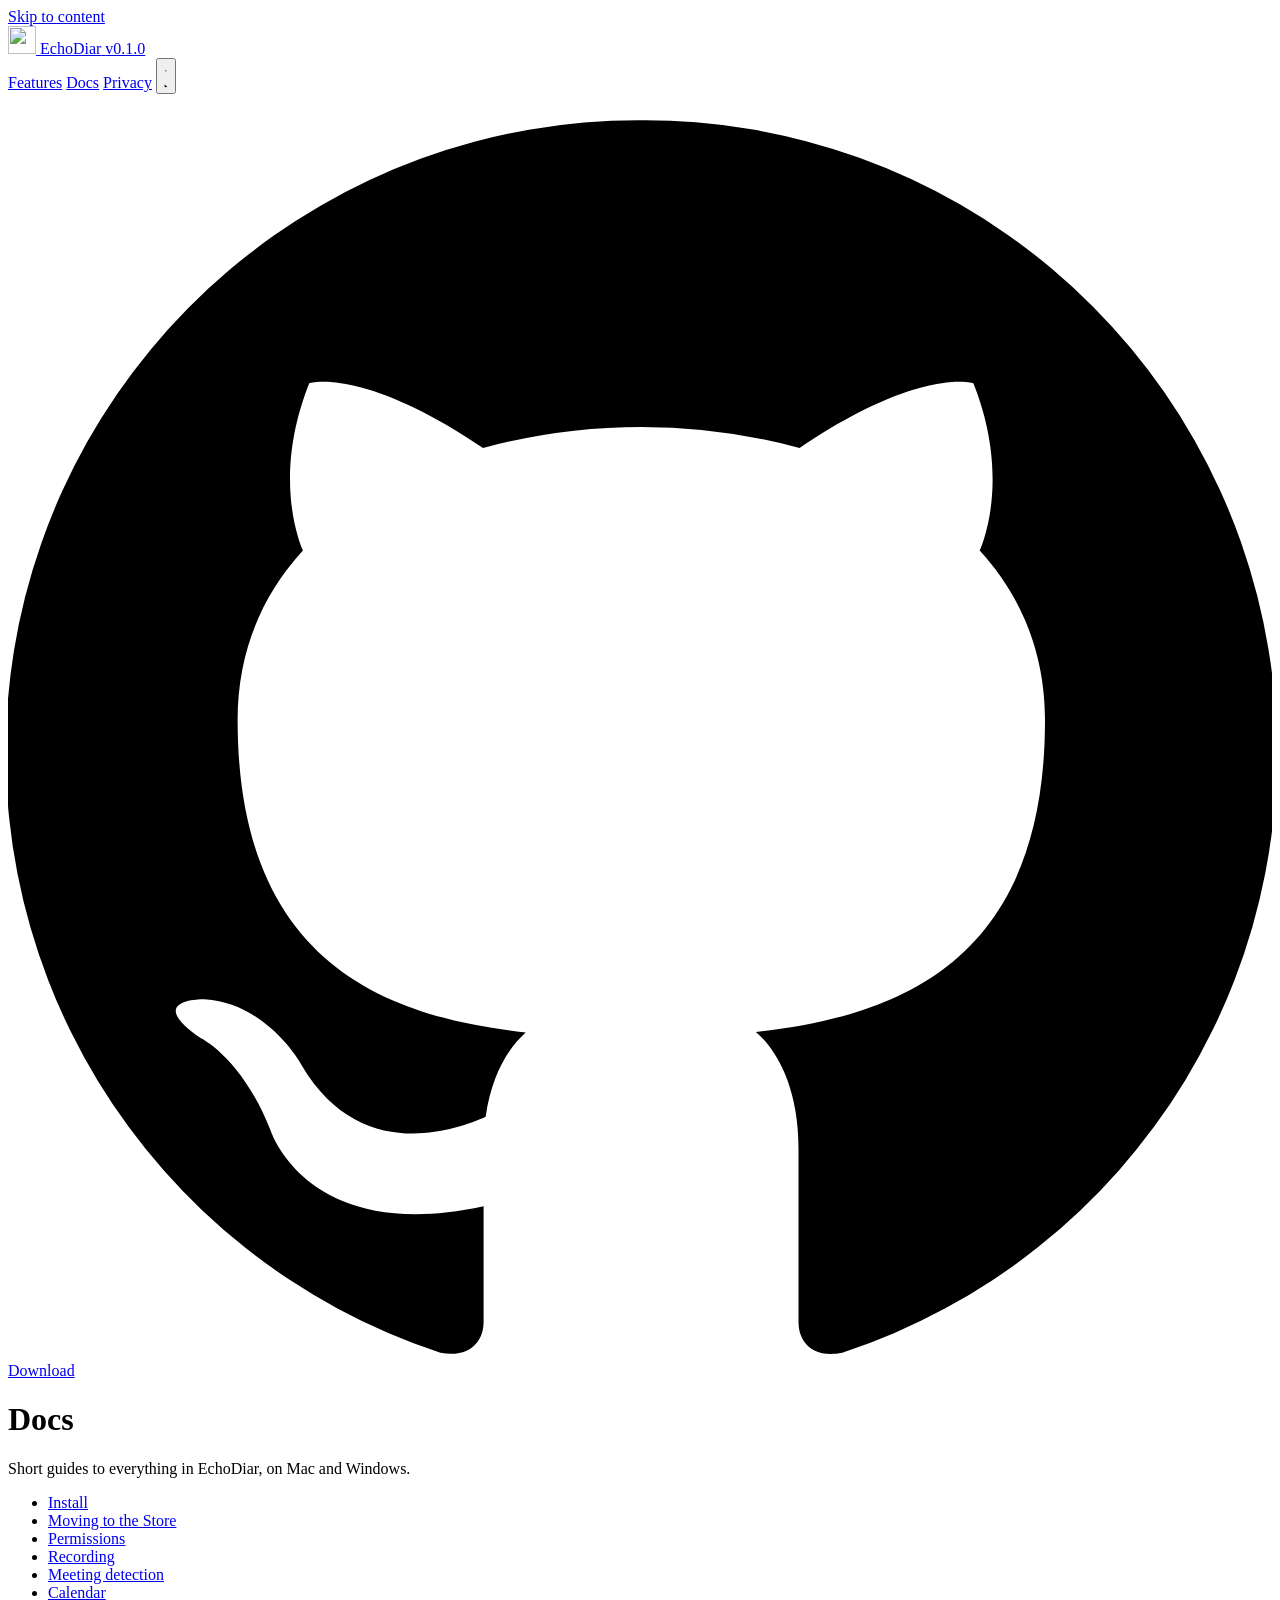
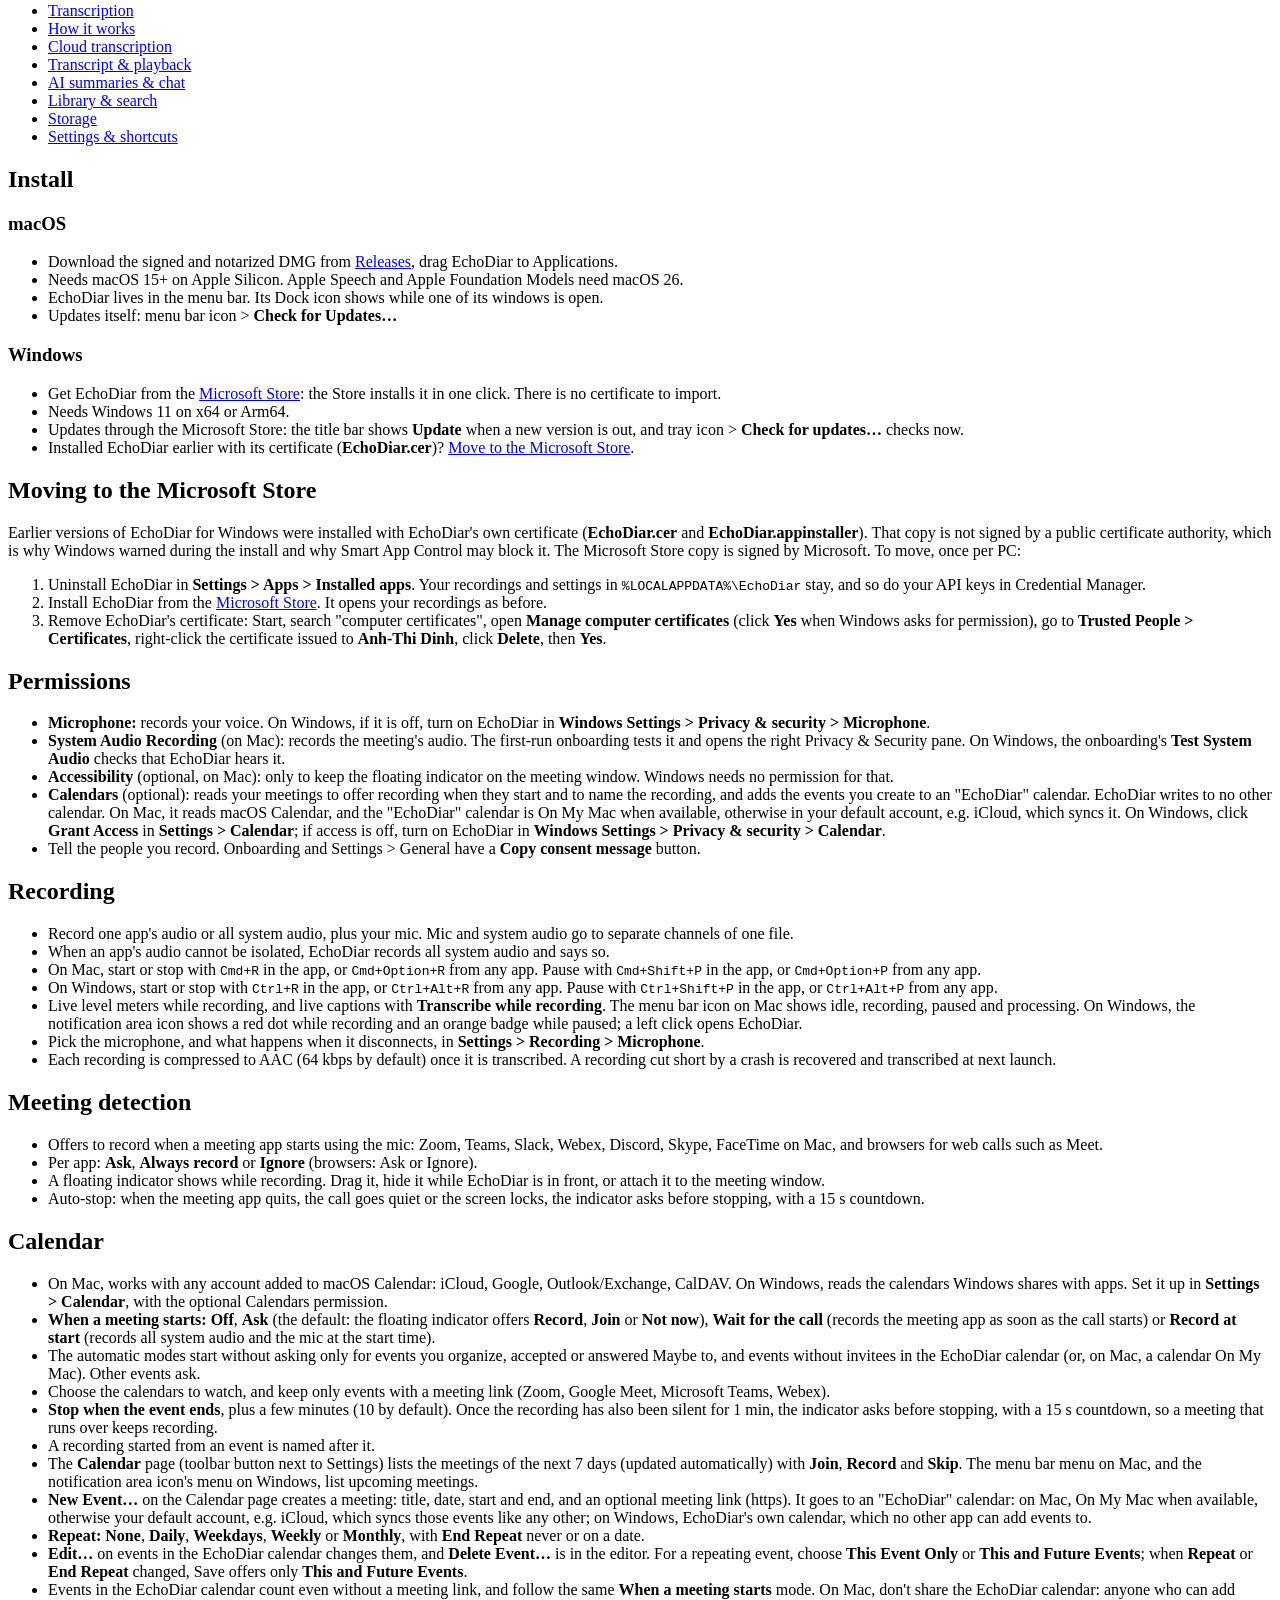
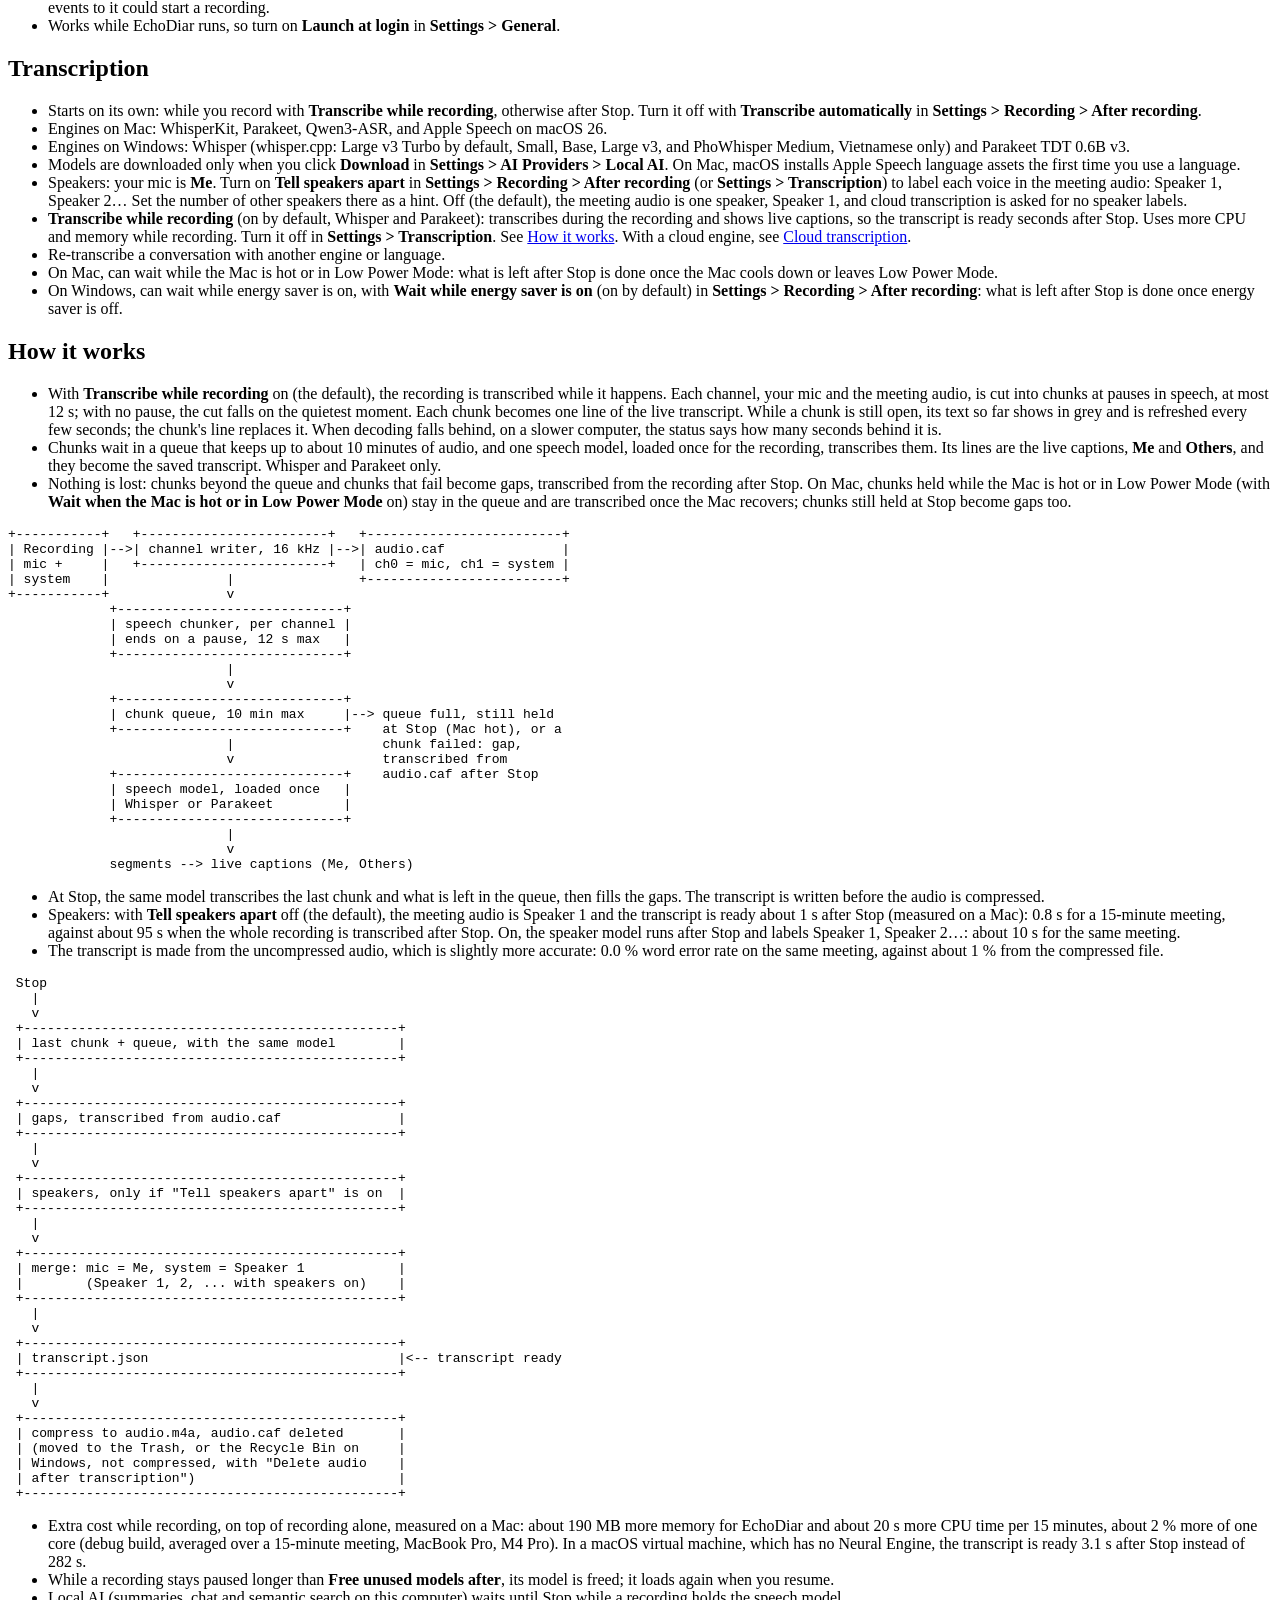
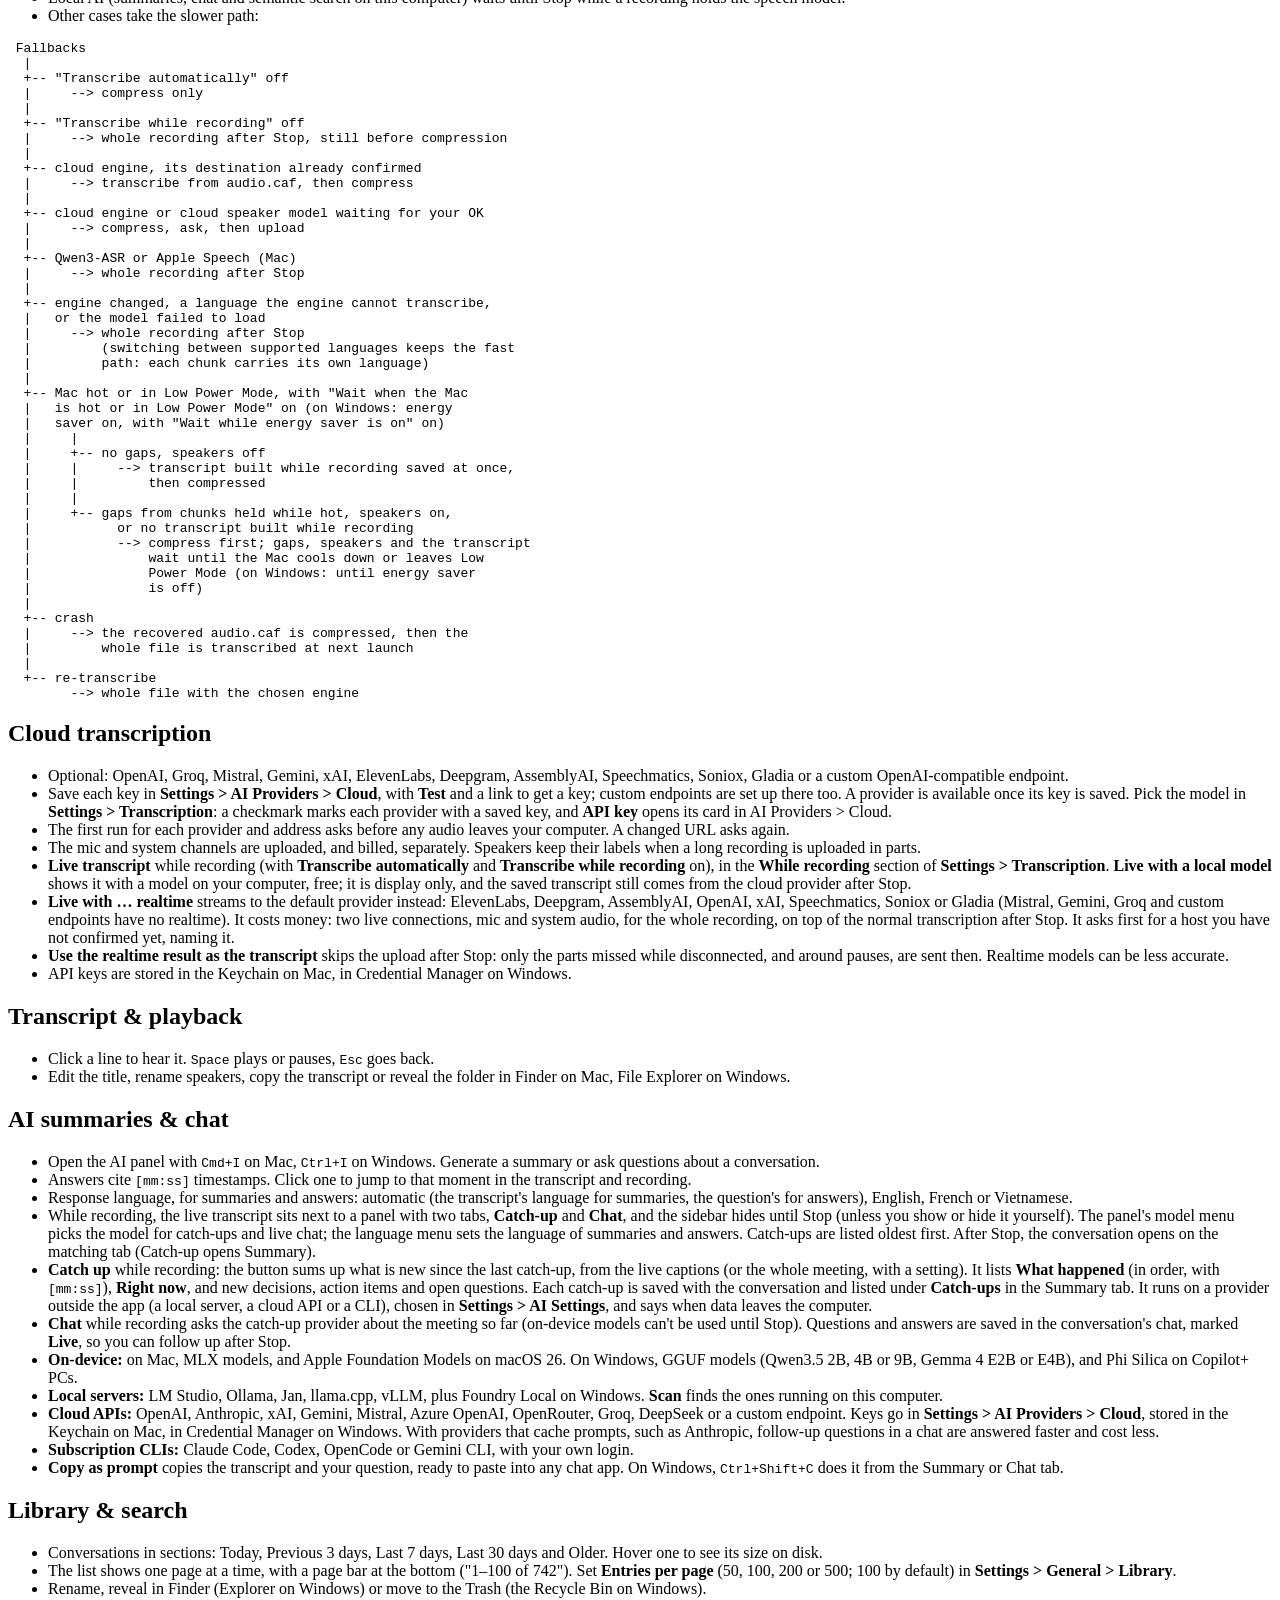
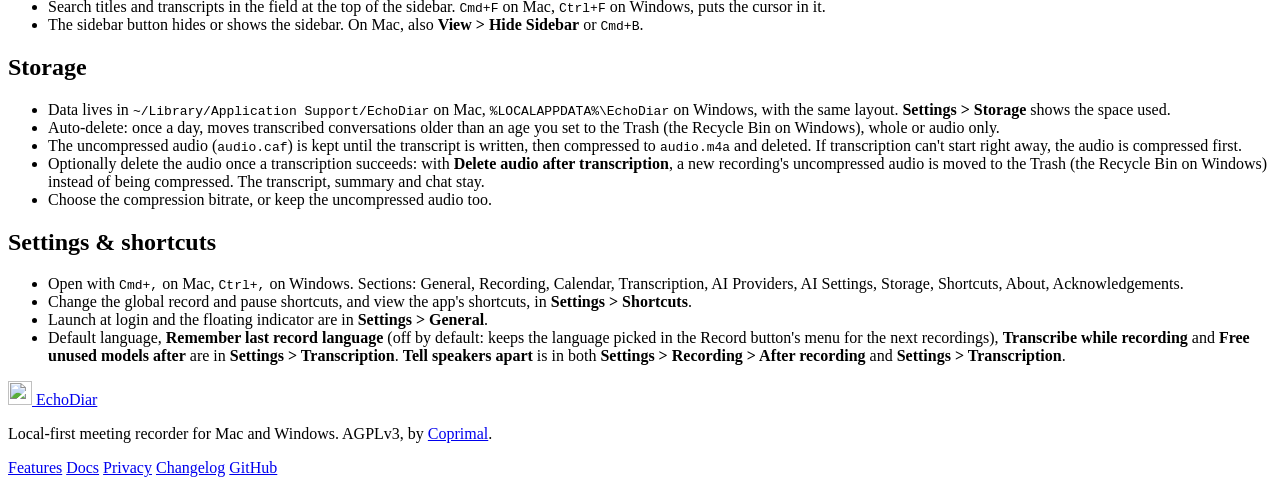
==== website/docs.html @ 367b9608 "feat: single recording layout, catch-up model menu, sidebar polish" ====
<!DOCTYPE html>
<html lang="en">
  <head>
    <meta charset="UTF-8" />
    <meta name="viewport" content="width=device-width, initial-scale=1.0" />
    <title>Docs · EchoDiar</title>
    <meta name="description" content="How to record, transcribe and ask AI about your meetings with EchoDiar." />
    <meta property="og:type" content="website" />
    <meta property="og:title" content="Docs · EchoDiar" />
    <meta property="og:description" content="How to record, transcribe and ask AI about your meetings with EchoDiar." />
    <meta property="og:image" content="https://echodiar.coprimal.dev/poster.jpg" />
    <meta name="twitter:card" content="summary_large_image" />
    <link rel="icon" href="logo.png" type="image/png" />
    <link rel="stylesheet" href="styles.css" />
    <script>
      document.documentElement.classList.add("js");
      try {
        const stored = localStorage.getItem("echodiar.theme");
        if (stored) document.documentElement.dataset.theme = stored;
      } catch {
        // Private mode: follow the system theme.
      }
    </script>
  </head>
  <body>
    <a class="skip-link" href="#main">Skip to content</a>
    <header class="site-header">
      <div class="site-header__inner">
        <div class="brand-group">
          <a class="brand" href="./">
            <img src="logo.png" alt="" width="28" height="28" />
            <span>EchoDiar</span>
          </a>
          <a
            class="version-badge"
            id="version-badge"
            data-source="appcast"
            data-repo="Coprimal/EchoDiar"
            href="https://github.com/Coprimal/EchoDiar/releases/tag/v0.1.0"
            target="_blank"
            rel="noopener noreferrer"
            >v0.1.0</a
          >
        </div>
        <nav aria-label="Primary navigation">
          <a class="nav-link nav-link--text hide-sm" href="./#features">Features</a>
          <a class="nav-link nav-link--text" href="docs.html" aria-current="page">Docs</a>
          <a class="nav-link nav-link--text hide-sm" href="privacy.html">Privacy</a>
          <button type="button" class="nav-link nav-link--icon" id="theme-toggle" aria-label="Switch theme" title="Switch theme">
            <svg class="icon-sun" viewBox="0 0 24 24" aria-hidden="true">
              <circle cx="12" cy="12" r="4" />
              <path d="M12 2v2m0 16v2M4.93 4.93l1.41 1.41m11.32 11.32 1.41 1.41M2 12h2m16 0h2M4.93 19.07l1.41-1.41M17.66 6.34l1.41-1.41" />
            </svg>
            <svg class="icon-moon" viewBox="0 0 24 24" aria-hidden="true">
              <path d="M21 12.79A9 9 0 1 1 11.21 3 7 7 0 0 0 21 12.79Z" />
            </svg>
          </button>
          <a
            class="nav-link nav-link--icon"
            href="https://github.com/Coprimal/EchoDiar"
            target="_blank"
            rel="noopener noreferrer"
            aria-label="EchoDiar on GitHub"
            title="EchoDiar on GitHub"
          >
            <svg class="fill" viewBox="0 0 24 24" aria-hidden="true">
              <path d="M12 .5a12 12 0 0 0-3.79 23.4c.6.11.82-.26.82-.58v-2.2c-3.34.73-4.04-1.43-4.04-1.43-.55-1.4-1.34-1.77-1.34-1.77-1.09-.75.08-.73.08-.73 1.21.08 1.84 1.24 1.84 1.24 1.07 1.83 2.81 1.3 3.5.99.11-.78.42-1.3.76-1.6-2.67-.3-5.47-1.33-5.47-5.93 0-1.31.47-2.38 1.24-3.22-.13-.3-.54-1.52.12-3.18 0 0 1.01-.32 3.3 1.23a11.5 11.5 0 0 1 6.01 0c2.29-1.55 3.3-1.23 3.3-1.23.66 1.66.25 2.88.12 3.18.77.84 1.24 1.91 1.24 3.22 0 4.61-2.81 5.62-5.49 5.92.43.37.81 1.1.81 2.22v3.29c0 .32.21.7.83.58A12 12 0 0 0 12 .5Z" />
            </svg>
          </a>
          <a class="button button--primary button--small" href="./#download">Download</a>
        </nav>
      </div>
    </header>

    <main id="main">
      <div class="page-head wrap">
        <h1>Docs</h1>
        <p>Short guides to everything in EchoDiar, on Mac and Windows.</p>
      </div>

      <div class="docs-layout wrap">
          <nav class="toc" aria-label="Documentation">
            <ul>
              <li><a href="#install">Install</a></li>
              <li><a href="#windows-warnings">Moving to the Store</a></li>
              <li><a href="#permissions">Permissions</a></li>
              <li><a href="#recording">Recording</a></li>
              <li><a href="#meetings">Meeting detection</a></li>
              <li><a href="#calendar">Calendar</a></li>
              <li><a href="#transcription">Transcription</a></li>
              <li><a href="#how-it-works">How it works</a></li>
              <li><a href="#cloud-transcription">Cloud transcription</a></li>
              <li><a href="#transcript">Transcript &amp; playback</a></li>
              <li><a href="#ai">AI summaries &amp; chat</a></li>
              <li><a href="#library">Library &amp; search</a></li>
              <li><a href="#storage">Storage</a></li>
              <li><a href="#settings">Settings &amp; shortcuts</a></li>
            </ul>
          </nav>

          <div class="docs-content">
          <section id="install" class="doc">
            <h2>Install</h2>
            <h3>macOS</h3>
<ul class="list">
            <li>Download the signed and notarized DMG from <a href="https://github.com/Coprimal/EchoDiar/releases/latest" target="_blank" rel="noopener noreferrer">Releases</a>, drag EchoDiar to Applications.</li>
            <li>Needs macOS 15+ on Apple Silicon. Apple Speech and Apple Foundation Models need macOS 26.</li>
            <li>EchoDiar lives in the menu bar. Its Dock icon shows while one of its windows is open.</li>
            <li>Updates itself: menu bar icon &gt; <strong>Check for Updates…</strong></li>
</ul>
            <section id="install-windows" class="doc">
              <h3>Windows</h3>
<ul class="list">
              <li>Get EchoDiar from the <a href="https://apps.microsoft.com/detail/9N5X564S1F2D?mode=direct" target="_blank" rel="noopener noreferrer">Microsoft Store</a>: the Store installs it in one click. There is no certificate to import.</li>
              <li>Needs Windows 11 on x64 or Arm64.</li>
              <li>Updates through the Microsoft Store: the title bar shows <strong>Update</strong> when a new version is out, and tray icon &gt; <strong>Check for updates…</strong> checks now.</li>
              <li>Installed EchoDiar earlier with its certificate (<strong>EchoDiar.cer</strong>)? <a href="#windows-warnings">Move to the Microsoft Store</a>.</li>
</ul>
            </section>
          </section>

          <section id="windows-warnings" class="doc">
            <h2>Moving to the Microsoft Store</h2>
            <p>Earlier versions of EchoDiar for Windows were installed with EchoDiar's own certificate (<strong>EchoDiar.cer</strong> and <strong>EchoDiar.appinstaller</strong>). That copy is not signed by a public certificate authority, which is why Windows warned during the install and why Smart App Control may block it. The Microsoft Store copy is signed by Microsoft. To move, once per PC:</p>
<ol class="steps">
              <li>Uninstall EchoDiar in <strong>Settings &gt; Apps &gt; Installed apps</strong>. Your recordings and settings in <code>%LOCALAPPDATA%\EchoDiar</code> stay, and so do your API keys in Credential Manager.</li>
              <li>Install EchoDiar from the <a href="https://apps.microsoft.com/detail/9N5X564S1F2D?mode=direct" target="_blank" rel="noopener noreferrer">Microsoft Store</a>. It opens your recordings as before.</li>
              <li>Remove EchoDiar's certificate: Start, search "computer certificates", open <strong>Manage computer certificates</strong> (click <strong>Yes</strong> when Windows asks for permission), go to <strong>Trusted People &gt; Certificates</strong>, right-click the certificate issued to <strong>Anh-Thi Dinh</strong>, click <strong>Delete</strong>, then <strong>Yes</strong>.</li>
</ol>
          </section>

          <section id="permissions" class="doc">
            <h2>Permissions</h2>
<ul class="list">
            <li><strong>Microphone:</strong> records your voice. On Windows, if it is off, turn on EchoDiar in <strong>Windows Settings &gt; Privacy &amp; security &gt; Microphone</strong>.</li>
            <li><strong>System Audio Recording</strong> (on Mac): records the meeting's audio. The first-run onboarding tests it and opens the right Privacy &amp; Security pane. On Windows, the onboarding's <strong>Test System Audio</strong> checks that EchoDiar hears it.</li>
            <li><strong>Accessibility</strong> (optional, on Mac): only to keep the floating indicator on the meeting window. Windows needs no permission for that.</li>
            <li><strong>Calendars</strong> (optional): reads your meetings to offer recording when they start and to name the recording, and adds the events you create to an "EchoDiar" calendar. EchoDiar writes to no other calendar. On Mac, it reads macOS Calendar, and the "EchoDiar" calendar is On My Mac when available, otherwise in your default account, e.g. iCloud, which syncs it. On Windows, click <strong>Grant Access</strong> in <strong>Settings &gt; Calendar</strong>; if access is off, turn on EchoDiar in <strong>Windows Settings &gt; Privacy &amp; security &gt; Calendar</strong>.</li>
            <li>Tell the people you record. Onboarding and Settings &gt; General have a <strong>Copy consent message</strong> button.</li>
</ul>
          </section>

          <section id="recording" class="doc">
            <h2>Recording</h2>
<ul class="list">
            <li>Record one app's audio or all system audio, plus your mic. Mic and system audio go to separate channels of one file.</li>
            <li>When an app's audio cannot be isolated, EchoDiar records all system audio and says so.</li>
            <li>On Mac, start or stop with <kbd>Cmd+R</kbd> in the app, or <kbd>Cmd+Option+R</kbd> from any app. Pause with <kbd>Cmd+Shift+P</kbd> in the app, or <kbd>Cmd+Option+P</kbd> from any app.</li>
            <li>On Windows, start or stop with <kbd>Ctrl+R</kbd> in the app, or <kbd>Ctrl+Alt+R</kbd> from any app. Pause with <kbd>Ctrl+Shift+P</kbd> in the app, or <kbd>Ctrl+Alt+P</kbd> from any app.</li>
            <li>Live level meters while recording, and live captions with <strong>Transcribe while recording</strong>. The menu bar icon on Mac shows idle, recording, paused and processing. On Windows, the notification area icon shows a red dot while recording and an orange badge while paused; a left click opens EchoDiar.</li>
            <li>Pick the microphone, and what happens when it disconnects, in <strong>Settings &gt; Recording &gt; Microphone</strong>.</li>
            <li>Each recording is compressed to AAC (64 kbps by default) once it is transcribed. A recording cut short by a crash is recovered and transcribed at next launch.</li>
</ul>
          </section>

          <section id="meetings" class="doc">
            <h2>Meeting detection</h2>
<ul class="list">
            <li>Offers to record when a meeting app starts using the mic: Zoom, Teams, Slack, Webex, Discord, Skype, FaceTime on Mac, and browsers for web calls such as Meet.</li>
            <li>Per app: <strong>Ask</strong>, <strong>Always record</strong> or <strong>Ignore</strong> (browsers: Ask or Ignore).</li>
            <li>A floating indicator shows while recording. Drag it, hide it while EchoDiar is in front, or attach it to the meeting window.</li>
            <li>Auto-stop: when the meeting app quits, the call goes quiet or the screen locks, the indicator asks before stopping, with a 15 s countdown.</li>
</ul>
          </section>

          <section id="calendar" class="doc">
            <h2>Calendar</h2>
<ul class="list">
            <li>On Mac, works with any account added to macOS Calendar: iCloud, Google, Outlook/Exchange, CalDAV. On Windows, reads the calendars Windows shares with apps. Set it up in <strong>Settings &gt; Calendar</strong>, with the optional Calendars permission.</li>
            <li><strong>When a meeting starts:</strong> <strong>Off</strong>, <strong>Ask</strong> (the default: the floating indicator offers <strong>Record</strong>, <strong>Join</strong> or <strong>Not now</strong>), <strong>Wait for the call</strong> (records the meeting app as soon as the call starts) or <strong>Record at start</strong> (records all system audio and the mic at the start time).</li>
            <li>The automatic modes start without asking only for events you organize, accepted or answered Maybe to, and events without invitees in the EchoDiar calendar (or, on Mac, a calendar On My Mac). Other events ask.</li>
            <li>Choose the calendars to watch, and keep only events with a meeting link (Zoom, Google Meet, Microsoft Teams, Webex).</li>
            <li><strong>Stop when the event ends</strong>, plus a few minutes (10 by default). Once the recording has also been silent for 1 min, the indicator asks before stopping, with a 15 s countdown, so a meeting that runs over keeps recording.</li>
            <li>A recording started from an event is named after it.</li>
            <li>The <strong>Calendar</strong> page (toolbar button next to Settings) lists the meetings of the next 7 days (updated automatically) with <strong>Join</strong>, <strong>Record</strong> and <strong>Skip</strong>. The menu bar menu on Mac, and the notification area icon's menu on Windows, list upcoming meetings.</li>
            <li><strong>New Event…</strong> on the Calendar page creates a meeting: title, date, start and end, and an optional meeting link (https). It goes to an "EchoDiar" calendar: on Mac, On My Mac when available, otherwise your default account, e.g. iCloud, which syncs those events like any other; on Windows, EchoDiar's own calendar, which no other app can add events to.</li>
            <li><strong>Repeat:</strong> <strong>None</strong>, <strong>Daily</strong>, <strong>Weekdays</strong>, <strong>Weekly</strong> or <strong>Monthly</strong>, with <strong>End Repeat</strong> never or on a date.</li>
            <li><strong>Edit…</strong> on events in the EchoDiar calendar changes them, and <strong>Delete Event…</strong> is in the editor. For a repeating event, choose <strong>This Event Only</strong> or <strong>This and Future Events</strong>; when <strong>Repeat</strong> or <strong>End Repeat</strong> changed, Save offers only <strong>This and Future Events</strong>.</li>
            <li>Events in the EchoDiar calendar count even without a meeting link, and follow the same <strong>When a meeting starts</strong> mode. On Mac, don't share the EchoDiar calendar: anyone who can add events to it could start a recording.</li>
            <li>Works while EchoDiar runs, so turn on <strong>Launch at login</strong> in <strong>Settings &gt; General</strong>.</li>
</ul>
          </section>

          <section id="transcription" class="doc">
            <h2>Transcription</h2>
<ul class="list">
            <li>Starts on its own: while you record with <strong>Transcribe while recording</strong>, otherwise after Stop. Turn it off with <strong>Transcribe automatically</strong> in <strong>Settings &gt; Recording &gt; After recording</strong>.</li>
            <li>Engines on Mac: WhisperKit, Parakeet, Qwen3-ASR, and Apple Speech on macOS 26.</li>
            <li>Engines on Windows: Whisper (whisper.cpp: Large v3 Turbo by default, Small, Base, Large v3, and PhoWhisper Medium, Vietnamese only) and Parakeet TDT 0.6B v3.</li>
            <li>Models are downloaded only when you click <strong>Download</strong> in <strong>Settings &gt; AI Providers &gt; Local AI</strong>. On Mac, macOS installs Apple Speech language assets the first time you use a language.</li>
            <li>Speakers: your mic is <strong>Me</strong>. Turn on <strong>Tell speakers apart</strong> in <strong>Settings &gt; Recording &gt; After recording</strong> (or <strong>Settings &gt; Transcription</strong>) to label each voice in the meeting audio: Speaker 1, Speaker 2… Set the number of other speakers there as a hint. Off (the default), the meeting audio is one speaker, Speaker 1, and cloud transcription is asked for no speaker labels.</li>
            <li><strong>Transcribe while recording</strong> (on by default, Whisper and Parakeet): transcribes during the recording and shows live captions, so the transcript is ready seconds after Stop. Uses more CPU and memory while recording. Turn it off in <strong>Settings &gt; Transcription</strong>. See <a href="#how-it-works">How it works</a>. With a cloud engine, see <a href="#cloud-transcription">Cloud transcription</a>.</li>
            <li>Re-transcribe a conversation with another engine or language.</li>
            <li>On Mac, can wait while the Mac is hot or in Low Power Mode: what is left after Stop is done once the Mac cools down or leaves Low Power Mode.</li>
            <li>On Windows, can wait while energy saver is on, with <strong>Wait while energy saver is on</strong> (on by default) in <strong>Settings &gt; Recording &gt; After recording</strong>: what is left after Stop is done once energy saver is off.</li>
</ul>
          </section>

          <section id="how-it-works" class="doc">
            <h2>How it works</h2>
<ul class="list">
            <li>With <strong>Transcribe while recording</strong> on (the default), the recording is transcribed while it happens. Each channel, your mic and the meeting audio, is cut into chunks at pauses in speech, at most 12 s; with no pause, the cut falls on the quietest moment. Each chunk becomes one line of the live transcript. While a chunk is still open, its text so far shows in grey and is refreshed every few seconds; the chunk's line replaces it. When decoding falls behind, on a slower computer, the status says how many seconds behind it is.</li>
            <li>Chunks wait in a queue that keeps up to about 10 minutes of audio, and one speech model, loaded once for the recording, transcribes them. Its lines are the live captions, <strong>Me</strong> and <strong>Others</strong>, and they become the saved transcript. Whisper and Parakeet only.</li>
            <li>Nothing is lost: chunks beyond the queue and chunks that fail become gaps, transcribed from the recording after Stop. On Mac, chunks held while the Mac is hot or in Low Power Mode (with <strong>Wait when the Mac is hot or in Low Power Mode</strong> on) stay in the queue and are transcribed once the Mac recovers; chunks still held at Stop become gaps too.</li>
</ul>
<pre class="diagram">+-----------+   +------------------------+   +-------------------------+
| Recording |--&gt;| channel writer, 16 kHz |--&gt;| audio.caf               |
| mic +     |   +------------------------+   | ch0 = mic, ch1 = system |
| system    |               |                +-------------------------+
+-----------+               v
             +-----------------------------+
             | speech chunker, per channel |
             | ends on a pause, 12 s max   |
             +-----------------------------+
                            |
                            v
             +-----------------------------+
             | chunk queue, 10 min max     |--&gt; queue full, still held
             +-----------------------------+    at Stop (Mac hot), or a
                            |                   chunk failed: gap,
                            v                   transcribed from
             +-----------------------------+    audio.caf after Stop
             | speech model, loaded once   |
             | Whisper or Parakeet         |
             +-----------------------------+
                            |
                            v
             segments --&gt; live captions (Me, Others)</pre>
<ul class="list">
            <li>At Stop, the same model transcribes the last chunk and what is left in the queue, then fills the gaps. The transcript is written before the audio is compressed.</li>
            <li>Speakers: with <strong>Tell speakers apart</strong> off (the default), the meeting audio is Speaker 1 and the transcript is ready about 1 s after Stop (measured on a Mac): 0.8 s for a 15-minute meeting, against about 95 s when the whole recording is transcribed after Stop. On, the speaker model runs after Stop and labels Speaker 1, Speaker 2…: about 10 s for the same meeting.</li>
            <li>The transcript is made from the uncompressed audio, which is slightly more accurate: 0.0 % word error rate on the same meeting, against about 1 % from the compressed file.</li>
</ul>
<pre class="diagram"> Stop
   |
   v
 +------------------------------------------------+
 | last chunk + queue, with the same model        |
 +------------------------------------------------+
   |
   v
 +------------------------------------------------+
 | gaps, transcribed from audio.caf               |
 +------------------------------------------------+
   |
   v
 +------------------------------------------------+
 | speakers, only if "Tell speakers apart" is on  |
 +------------------------------------------------+
   |
   v
 +------------------------------------------------+
 | merge: mic = Me, system = Speaker 1            |
 |        (Speaker 1, 2, ... with speakers on)    |
 +------------------------------------------------+
   |
   v
 +------------------------------------------------+
 | transcript.json                                |&lt;-- transcript ready
 +------------------------------------------------+
   |
   v
 +------------------------------------------------+
 | compress to audio.m4a, audio.caf deleted       |
 | (moved to the Trash, or the Recycle Bin on     |
 | Windows, not compressed, with "Delete audio    |
 | after transcription")                          |
 +------------------------------------------------+</pre>
<ul class="list">
            <li>Extra cost while recording, on top of recording alone, measured on a Mac: about 190 MB more memory for EchoDiar and about 20 s more CPU time per 15 minutes, about 2 % more of one core (debug build, averaged over a 15-minute meeting, MacBook Pro, M4 Pro). In a macOS virtual machine, which has no Neural Engine, the transcript is ready 3.1 s after Stop instead of 282 s.</li>
            <li>While a recording stays paused longer than <strong>Free unused models after</strong>, its model is freed; it loads again when you resume.</li>
            <li>Local AI (summaries, chat and semantic search on this computer) waits until Stop while a recording holds the speech model.</li>
            <li>Other cases take the slower path:</li>
</ul>
<pre class="diagram"> Fallbacks
  |
  +-- "Transcribe automatically" off
  |     --&gt; compress only
  |
  +-- "Transcribe while recording" off
  |     --&gt; whole recording after Stop, still before compression
  |
  +-- cloud engine, its destination already confirmed
  |     --&gt; transcribe from audio.caf, then compress
  |
  +-- cloud engine or cloud speaker model waiting for your OK
  |     --&gt; compress, ask, then upload
  |
  +-- Qwen3-ASR or Apple Speech (Mac)
  |     --&gt; whole recording after Stop
  |
  +-- engine changed, a language the engine cannot transcribe,
  |   or the model failed to load
  |     --&gt; whole recording after Stop
  |         (switching between supported languages keeps the fast
  |         path: each chunk carries its own language)
  |
  +-- Mac hot or in Low Power Mode, with "Wait when the Mac
  |   is hot or in Low Power Mode" on (on Windows: energy
  |   saver on, with "Wait while energy saver is on" on)
  |     |
  |     +-- no gaps, speakers off
  |     |     --&gt; transcript built while recording saved at once,
  |     |         then compressed
  |     |
  |     +-- gaps from chunks held while hot, speakers on,
  |           or no transcript built while recording
  |           --&gt; compress first; gaps, speakers and the transcript
  |               wait until the Mac cools down or leaves Low
  |               Power Mode (on Windows: until energy saver
  |               is off)
  |
  +-- crash
  |     --&gt; the recovered audio.caf is compressed, then the
  |         whole file is transcribed at next launch
  |
  +-- re-transcribe
        --&gt; whole file with the chosen engine</pre>
          </section>

          <section id="cloud-transcription" class="doc">
            <h2>Cloud transcription</h2>
<ul class="list">
            <li>Optional: OpenAI, Groq, Mistral, Gemini, xAI, ElevenLabs, Deepgram, AssemblyAI, Speechmatics, Soniox, Gladia or a custom OpenAI-compatible endpoint.</li>
            <li>Save each key in <strong>Settings &gt; AI Providers &gt; Cloud</strong>, with <strong>Test</strong> and a link to get a key; custom endpoints are set up there too. A provider is available once its key is saved. Pick the model in <strong>Settings &gt; Transcription</strong>: a checkmark marks each provider with a saved key, and <strong>API key</strong> opens its card in AI Providers &gt; Cloud.</li>
            <li>The first run for each provider and address asks before any audio leaves your computer. A changed URL asks again.</li>
            <li>The mic and system channels are uploaded, and billed, separately. Speakers keep their labels when a long recording is uploaded in parts.</li>
            <li><strong>Live transcript</strong> while recording (with <strong>Transcribe automatically</strong> and <strong>Transcribe while recording</strong> on), in the <strong>While recording</strong> section of <strong>Settings &gt; Transcription</strong>. <strong>Live with a local model</strong> shows it with a model on your computer, free; it is display only, and the saved transcript still comes from the cloud provider after Stop.</li>
            <li><strong>Live with … realtime</strong> streams to the default provider instead: ElevenLabs, Deepgram, AssemblyAI, OpenAI, xAI, Speechmatics, Soniox or Gladia (Mistral, Gemini, Groq and custom endpoints have no realtime). It costs money: two live connections, mic and system audio, for the whole recording, on top of the normal transcription after Stop. It asks first for a host you have not confirmed yet, naming it.</li>
            <li><strong>Use the realtime result as the transcript</strong> skips the upload after Stop: only the parts missed while disconnected, and around pauses, are sent then. Realtime models can be less accurate.</li>
            <li>API keys are stored in the Keychain on Mac, in Credential Manager on Windows.</li>
</ul>
          </section>

          <section id="transcript" class="doc">
            <h2>Transcript &amp; playback</h2>
<ul class="list">
            <li>Click a line to hear it. <kbd>Space</kbd> plays or pauses, <kbd>Esc</kbd> goes back.</li>
            <li>Edit the title, rename speakers, copy the transcript or reveal the folder in Finder on Mac, File Explorer on Windows.</li>
</ul>
          </section>

          <section id="ai" class="doc">
            <h2>AI summaries &amp; chat</h2>
<ul class="list">
            <li>Open the AI panel with <kbd>Cmd+I</kbd> on Mac, <kbd>Ctrl+I</kbd> on Windows. Generate a summary or ask questions about a conversation.</li>
            <li>Answers cite <code>[mm:ss]</code> timestamps. Click one to jump to that moment in the transcript and recording.</li>
            <li>Response language, for summaries and answers: automatic (the transcript's language for summaries, the question's for answers), English, French or Vietnamese.</li>
            <li>While recording, the live transcript sits next to a panel with two tabs, <strong>Catch-up</strong> and <strong>Chat</strong>, and the sidebar hides until Stop (unless you show or hide it yourself). The panel's model menu picks the model for catch-ups and live chat; the language menu sets the language of summaries and answers. Catch-ups are listed oldest first. After Stop, the conversation opens on the matching tab (Catch-up opens Summary).</li>
            <li><strong>Catch up</strong> while recording: the button sums up what is new since the last catch-up, from the live captions (or the whole meeting, with a setting). It lists <strong>What happened</strong> (in order, with <code>[mm:ss]</code>), <strong>Right now</strong>, and new decisions, action items and open questions. Each catch-up is saved with the conversation and listed under <strong>Catch-ups</strong> in the Summary tab. It runs on a provider outside the app (a local server, a cloud API or a CLI), chosen in <strong>Settings &gt; AI Settings</strong>, and says when data leaves the computer.</li>
            <li><strong>Chat</strong> while recording asks the catch-up provider about the meeting so far (on-device models can't be used until Stop). Questions and answers are saved in the conversation's chat, marked <strong>Live</strong>, so you can follow up after Stop.</li>
            <li><strong>On-device:</strong> on Mac, MLX models, and Apple Foundation Models on macOS 26. On Windows, GGUF models (Qwen3.5 2B, 4B or 9B, Gemma 4 E2B or E4B), and Phi Silica on Copilot+ PCs.</li>
            <li><strong>Local servers:</strong> LM Studio, Ollama, Jan, llama.cpp, vLLM, plus Foundry Local on Windows. <strong>Scan</strong> finds the ones running on this computer.</li>
            <li><strong>Cloud APIs:</strong> OpenAI, Anthropic, xAI, Gemini, Mistral, Azure OpenAI, OpenRouter, Groq, DeepSeek or a custom endpoint. Keys go in <strong>Settings &gt; AI Providers &gt; Cloud</strong>, stored in the Keychain on Mac, in Credential Manager on Windows. With providers that cache prompts, such as Anthropic, follow-up questions in a chat are answered faster and cost less.</li>
            <li><strong>Subscription CLIs:</strong> Claude Code, Codex, OpenCode or Gemini CLI, with your own login.</li>
            <li><strong>Copy as prompt</strong> copies the transcript and your question, ready to paste into any chat app. On Windows, <kbd>Ctrl+Shift+C</kbd> does it from the Summary or Chat tab.</li>
</ul>
          </section>

          <section id="library" class="doc">
            <h2>Library &amp; search</h2>
<ul class="list">
            <li>Conversations in sections: Today, Previous 3 days, Last 7 days, Last 30 days and Older. Hover one to see its size on disk.</li>
            <li>The list shows one page at a time, with a page bar at the bottom ("1–100 of 742"). Set <strong>Entries per page</strong> (50, 100, 200 or 500; 100 by default) in <strong>Settings &gt; General &gt; Library</strong>.</li>
            <li>Rename, reveal in Finder (Explorer on Windows) or move to the Trash (the Recycle Bin on Windows).</li>
            <li>Search titles and transcripts in the field at the top of the sidebar. <kbd>Cmd+F</kbd> on Mac, <kbd>Ctrl+F</kbd> on Windows, puts the cursor in it.</li>
            <li>The sidebar button hides or shows the sidebar. On Mac, also <strong>View &gt; Hide Sidebar</strong> or <kbd>Cmd+B</kbd>.</li>
</ul>
          </section>

          <section id="storage" class="doc">
            <h2>Storage</h2>
<ul class="list">
            <li>Data lives in <code>~/Library/Application Support/EchoDiar</code> on Mac, <code>%LOCALAPPDATA%\EchoDiar</code> on Windows, with the same layout. <strong>Settings &gt; Storage</strong> shows the space used.</li>
            <li>Auto-delete: once a day, moves transcribed conversations older than an age you set to the Trash (the Recycle Bin on Windows), whole or audio only.</li>
            <li>The uncompressed audio (<code>audio.caf</code>) is kept until the transcript is written, then compressed to <code>audio.m4a</code> and deleted. If transcription can't start right away, the audio is compressed first.</li>
            <li>Optionally delete the audio once a transcription succeeds: with <strong>Delete audio after transcription</strong>, a new recording's uncompressed audio is moved to the Trash (the Recycle Bin on Windows) instead of being compressed. The transcript, summary and chat stay.</li>
            <li>Choose the compression bitrate, or keep the uncompressed audio too.</li>
</ul>
          </section>

          <section id="settings" class="doc">
            <h2>Settings &amp; shortcuts</h2>
<ul class="list">
            <li>Open with <kbd>Cmd+,</kbd> on Mac, <kbd>Ctrl+,</kbd> on Windows. Sections: General, Recording, Calendar, Transcription, AI Providers, AI Settings, Storage, Shortcuts, About, Acknowledgements.</li>
            <li>Change the global record and pause shortcuts, and view the app's shortcuts, in <strong>Settings &gt; Shortcuts</strong>.</li>
            <li>Launch at login and the floating indicator are in <strong>Settings &gt; General</strong>.</li>
            <li>Default language, <strong>Remember last record language</strong> (off by default: keeps the language picked in the Record button's menu for the next recordings), <strong>Transcribe while recording</strong> and <strong>Free unused models after</strong> are in <strong>Settings &gt; Transcription</strong>. <strong>Tell speakers apart</strong> is in both <strong>Settings &gt; Recording &gt; After recording</strong> and <strong>Settings &gt; Transcription</strong>.</li>
</ul>
          </section>
          </div>
        </div>
    </main>
    <footer class="site-footer">
      <div class="site-footer__inner">
        <div class="site-footer__brand">
          <a class="brand" href="./">
            <img src="logo.png" alt="" width="24" height="24" />
            <span>EchoDiar</span>
          </a>
          <p>Local-first meeting recorder for Mac and Windows. AGPLv3, by <a href="https://coprimal.dev" target="_blank" rel="noopener noreferrer">Coprimal</a>.</p>
        </div>
        <nav class="site-footer__links" aria-label="Footer">
          <a href="./#features">Features</a>
          <a href="docs.html" aria-current="page">Docs</a>
          <a href="privacy.html">Privacy</a>
          <a href="https://github.com/Coprimal/EchoDiar/blob/main/CHANGELOG.md" target="_blank" rel="noopener noreferrer">Changelog</a>
          <a href="https://github.com/Coprimal/EchoDiar" target="_blank" rel="noopener noreferrer">GitHub</a>
        </nav>
      </div>
    </footer>
    <script src="site.js"></script>
  </body>
</html>
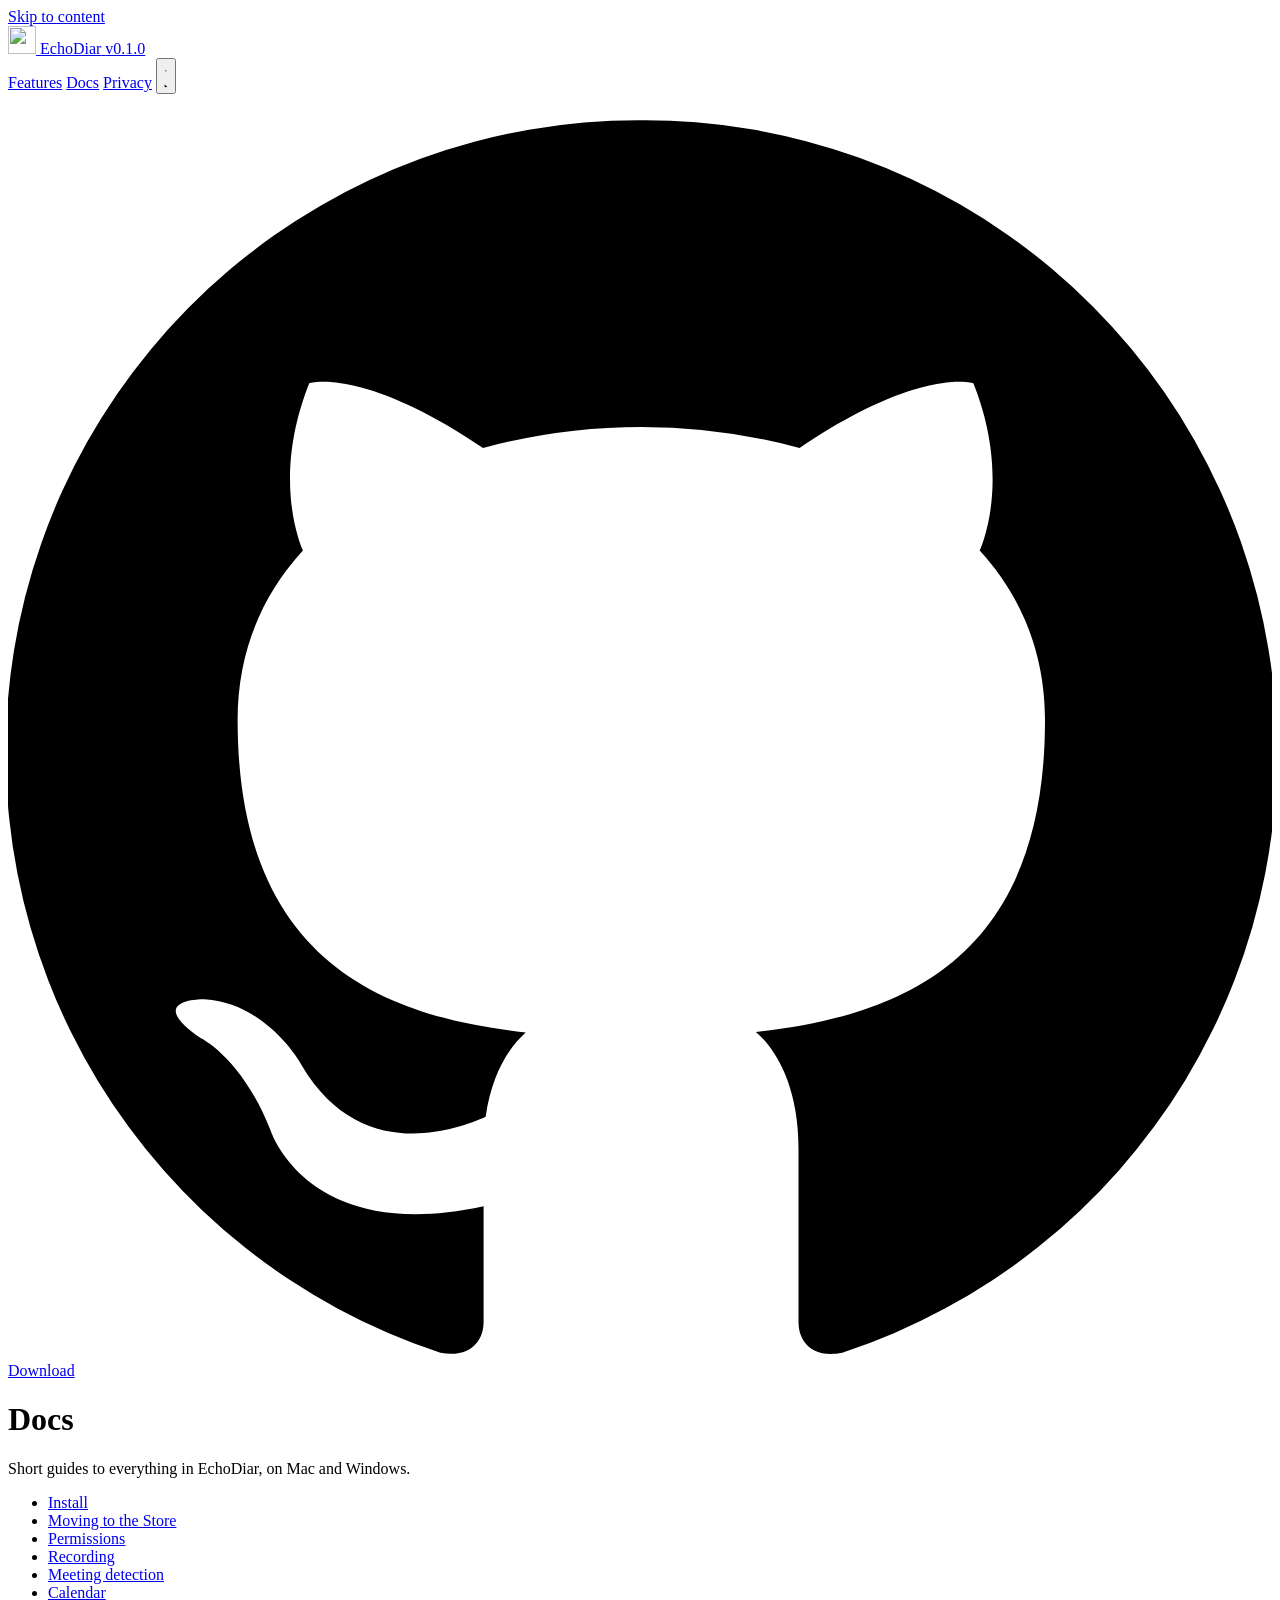
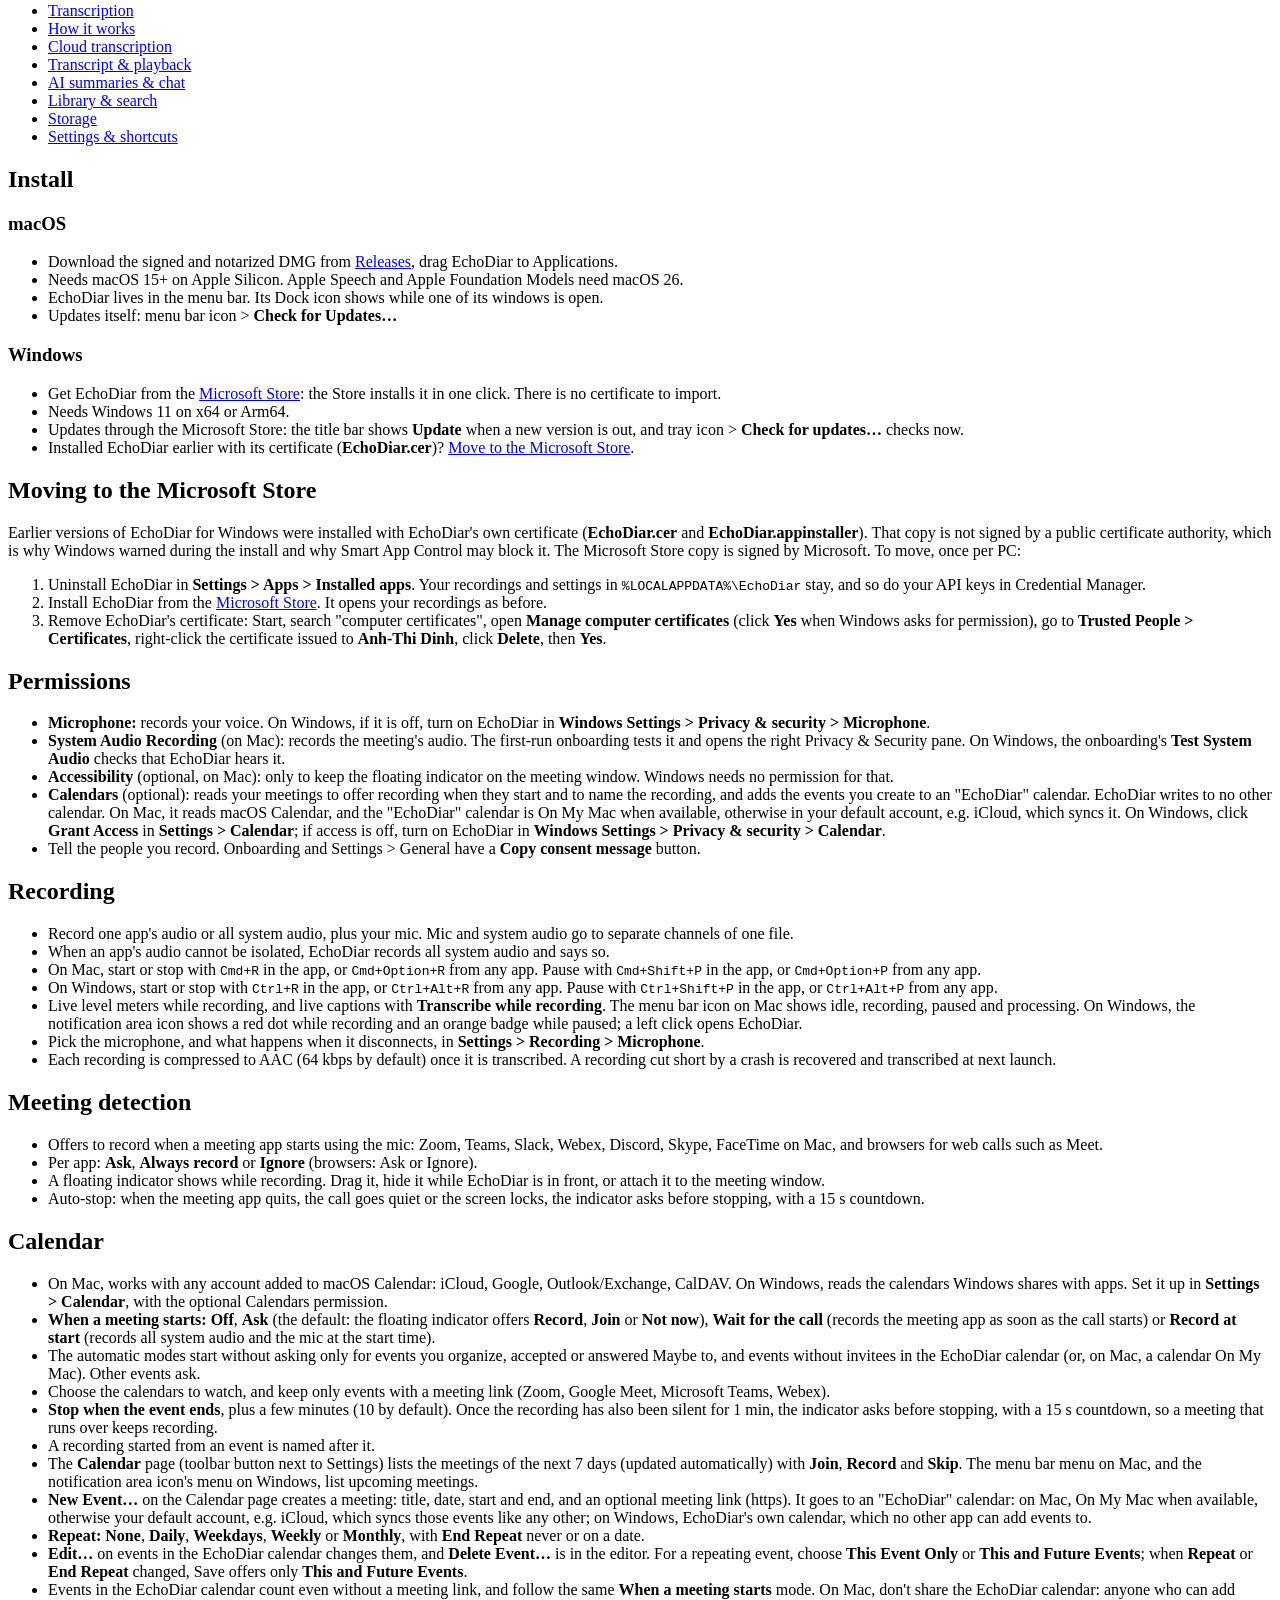
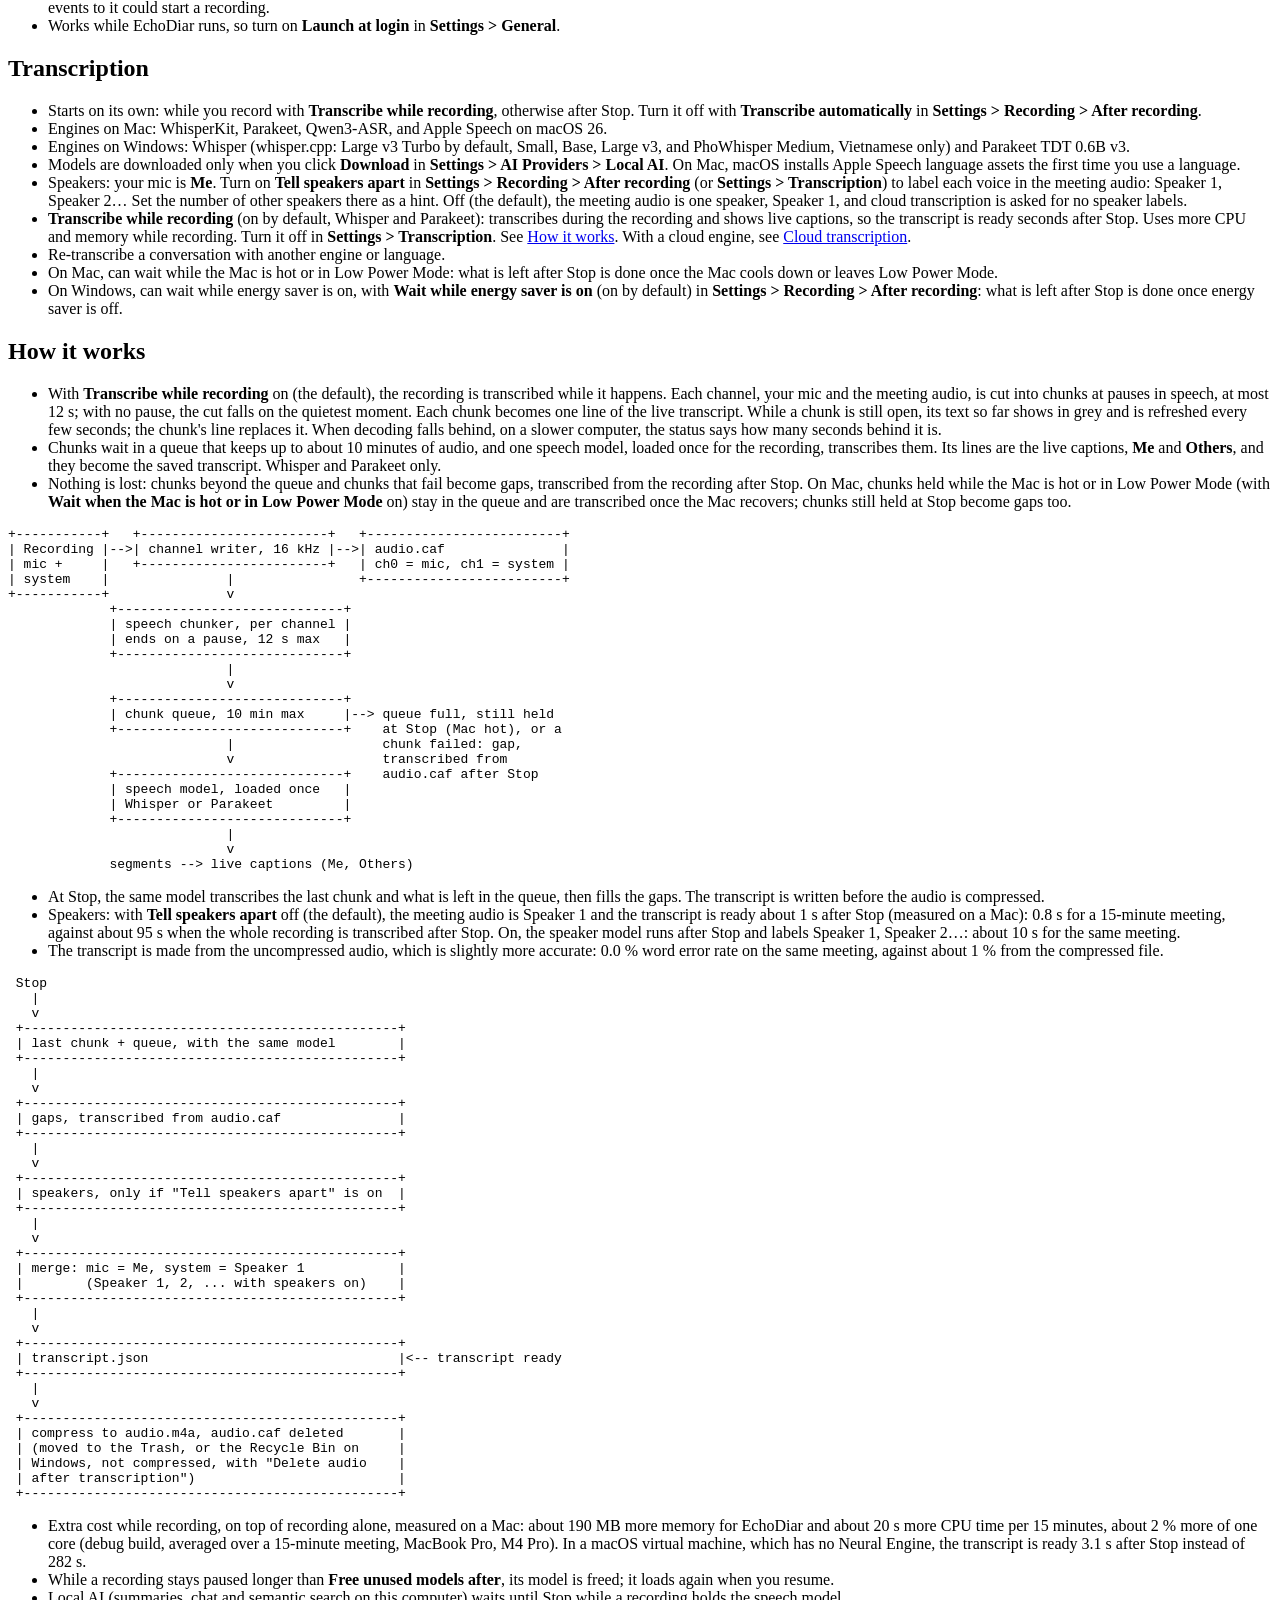
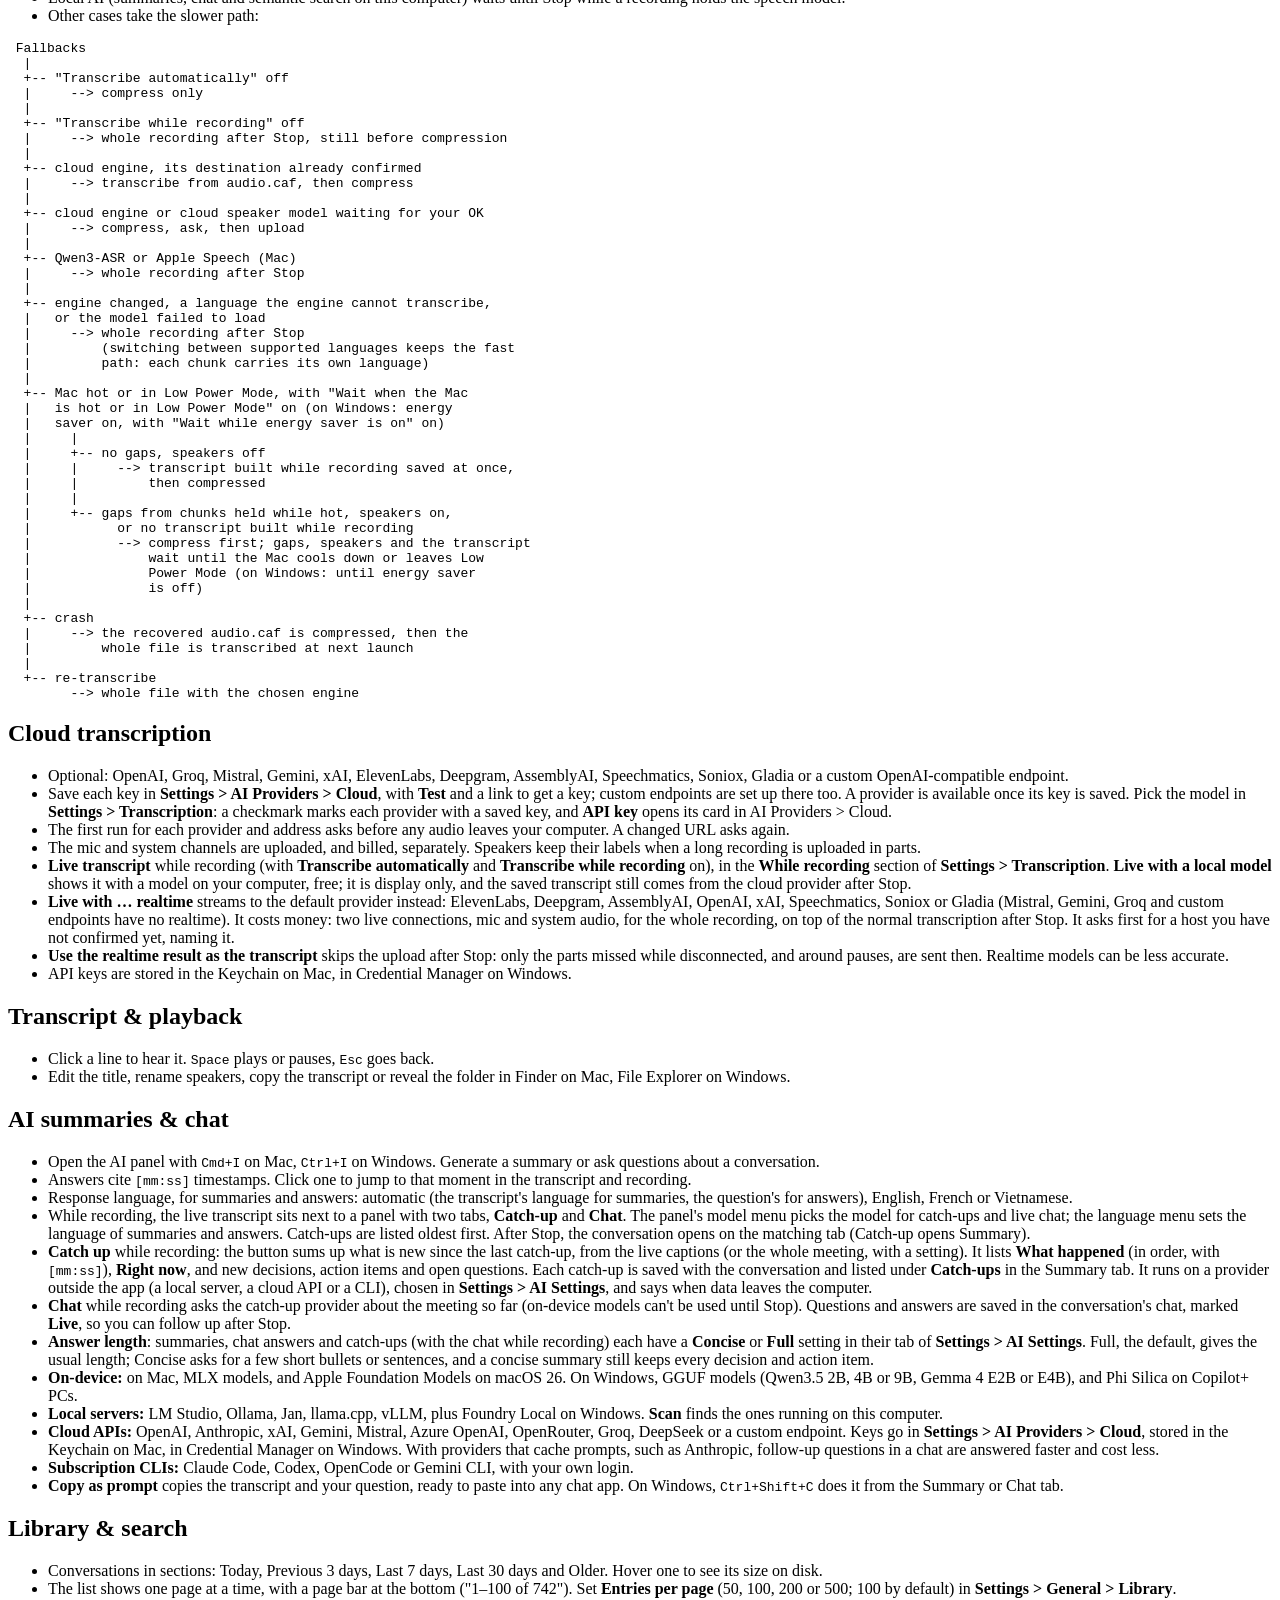
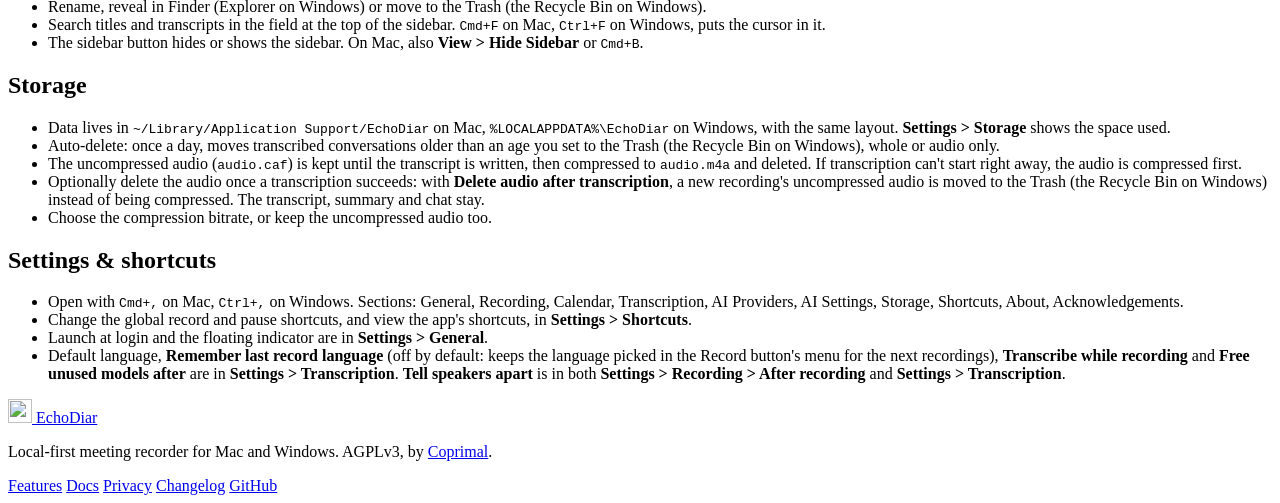
==== commit 228ac9e8: "feat: concise or full answer length, no sidebar auto-hide while recording" ====
--- a/website/docs.html
+++ b/website/docs.html
@@ -346,9 +346,10 @@
             <li>Open the AI panel with <kbd>Cmd+I</kbd> on Mac, <kbd>Ctrl+I</kbd> on Windows. Generate a summary or ask questions about a conversation.</li>
             <li>Answers cite <code>[mm:ss]</code> timestamps. Click one to jump to that moment in the transcript and recording.</li>
             <li>Response language, for summaries and answers: automatic (the transcript's language for summaries, the question's for answers), English, French or Vietnamese.</li>
-            <li>While recording, the live transcript sits next to a panel with two tabs, <strong>Catch-up</strong> and <strong>Chat</strong>, and the sidebar hides until Stop (unless you show or hide it yourself). The panel's model menu picks the model for catch-ups and live chat; the language menu sets the language of summaries and answers. Catch-ups are listed oldest first. After Stop, the conversation opens on the matching tab (Catch-up opens Summary).</li>
+            <li>While recording, the live transcript sits next to a panel with two tabs, <strong>Catch-up</strong> and <strong>Chat</strong>. The panel's model menu picks the model for catch-ups and live chat; the language menu sets the language of summaries and answers. Catch-ups are listed oldest first. After Stop, the conversation opens on the matching tab (Catch-up opens Summary).</li>
             <li><strong>Catch up</strong> while recording: the button sums up what is new since the last catch-up, from the live captions (or the whole meeting, with a setting). It lists <strong>What happened</strong> (in order, with <code>[mm:ss]</code>), <strong>Right now</strong>, and new decisions, action items and open questions. Each catch-up is saved with the conversation and listed under <strong>Catch-ups</strong> in the Summary tab. It runs on a provider outside the app (a local server, a cloud API or a CLI), chosen in <strong>Settings &gt; AI Settings</strong>, and says when data leaves the computer.</li>
             <li><strong>Chat</strong> while recording asks the catch-up provider about the meeting so far (on-device models can't be used until Stop). Questions and answers are saved in the conversation's chat, marked <strong>Live</strong>, so you can follow up after Stop.</li>
+            <li><strong>Answer length</strong>: summaries, chat answers and catch-ups (with the chat while recording) each have a <strong>Concise</strong> or <strong>Full</strong> setting in their tab of <strong>Settings &gt; AI Settings</strong>. Full, the default, gives the usual length; Concise asks for a few short bullets or sentences, and a concise summary still keeps every decision and action item.</li>
             <li><strong>On-device:</strong> on Mac, MLX models, and Apple Foundation Models on macOS 26. On Windows, GGUF models (Qwen3.5 2B, 4B or 9B, Gemma 4 E2B or E4B), and Phi Silica on Copilot+ PCs.</li>
             <li><strong>Local servers:</strong> LM Studio, Ollama, Jan, llama.cpp, vLLM, plus Foundry Local on Windows. <strong>Scan</strong> finds the ones running on this computer.</li>
             <li><strong>Cloud APIs:</strong> OpenAI, Anthropic, xAI, Gemini, Mistral, Azure OpenAI, OpenRouter, Groq, DeepSeek or a custom endpoint. Keys go in <strong>Settings &gt; AI Providers &gt; Cloud</strong>, stored in the Keychain on Mac, in Credential Manager on Windows. With providers that cache prompts, such as Anthropic, follow-up questions in a chat are answered faster and cost less.</li>
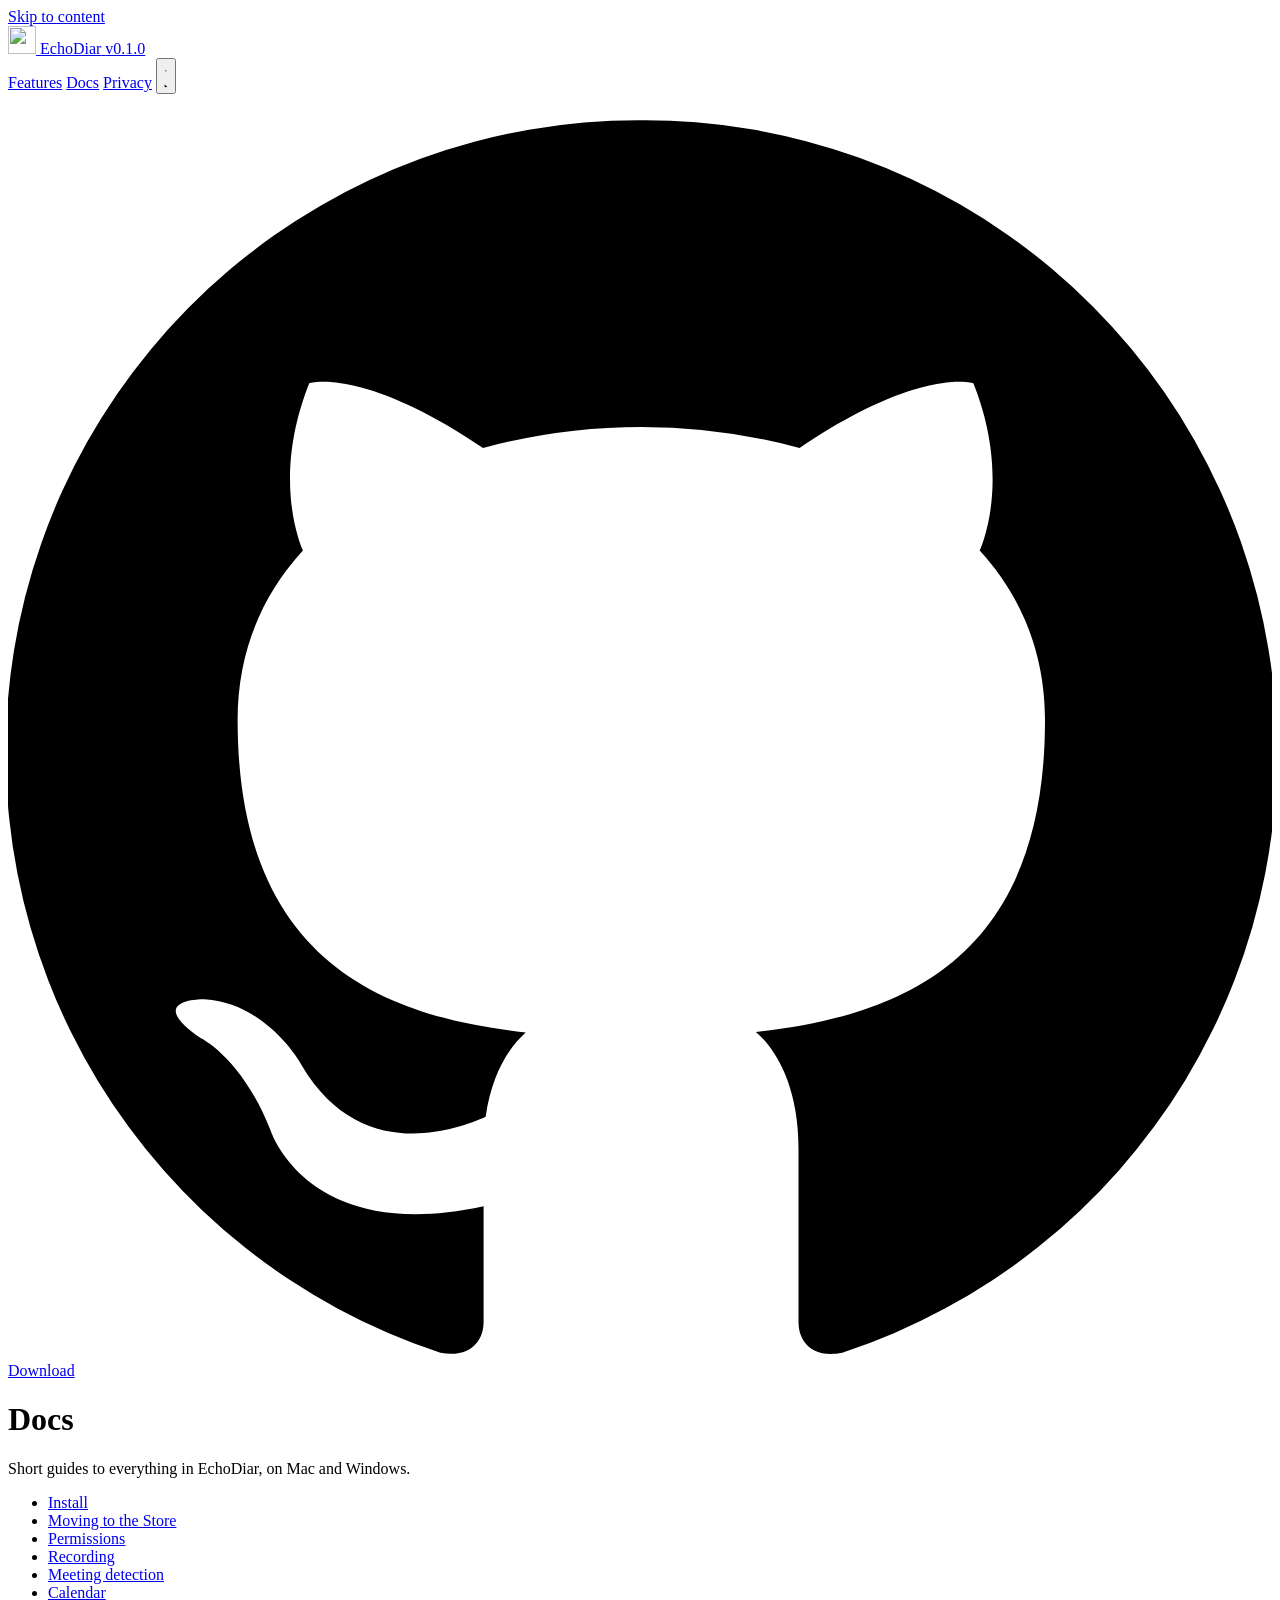
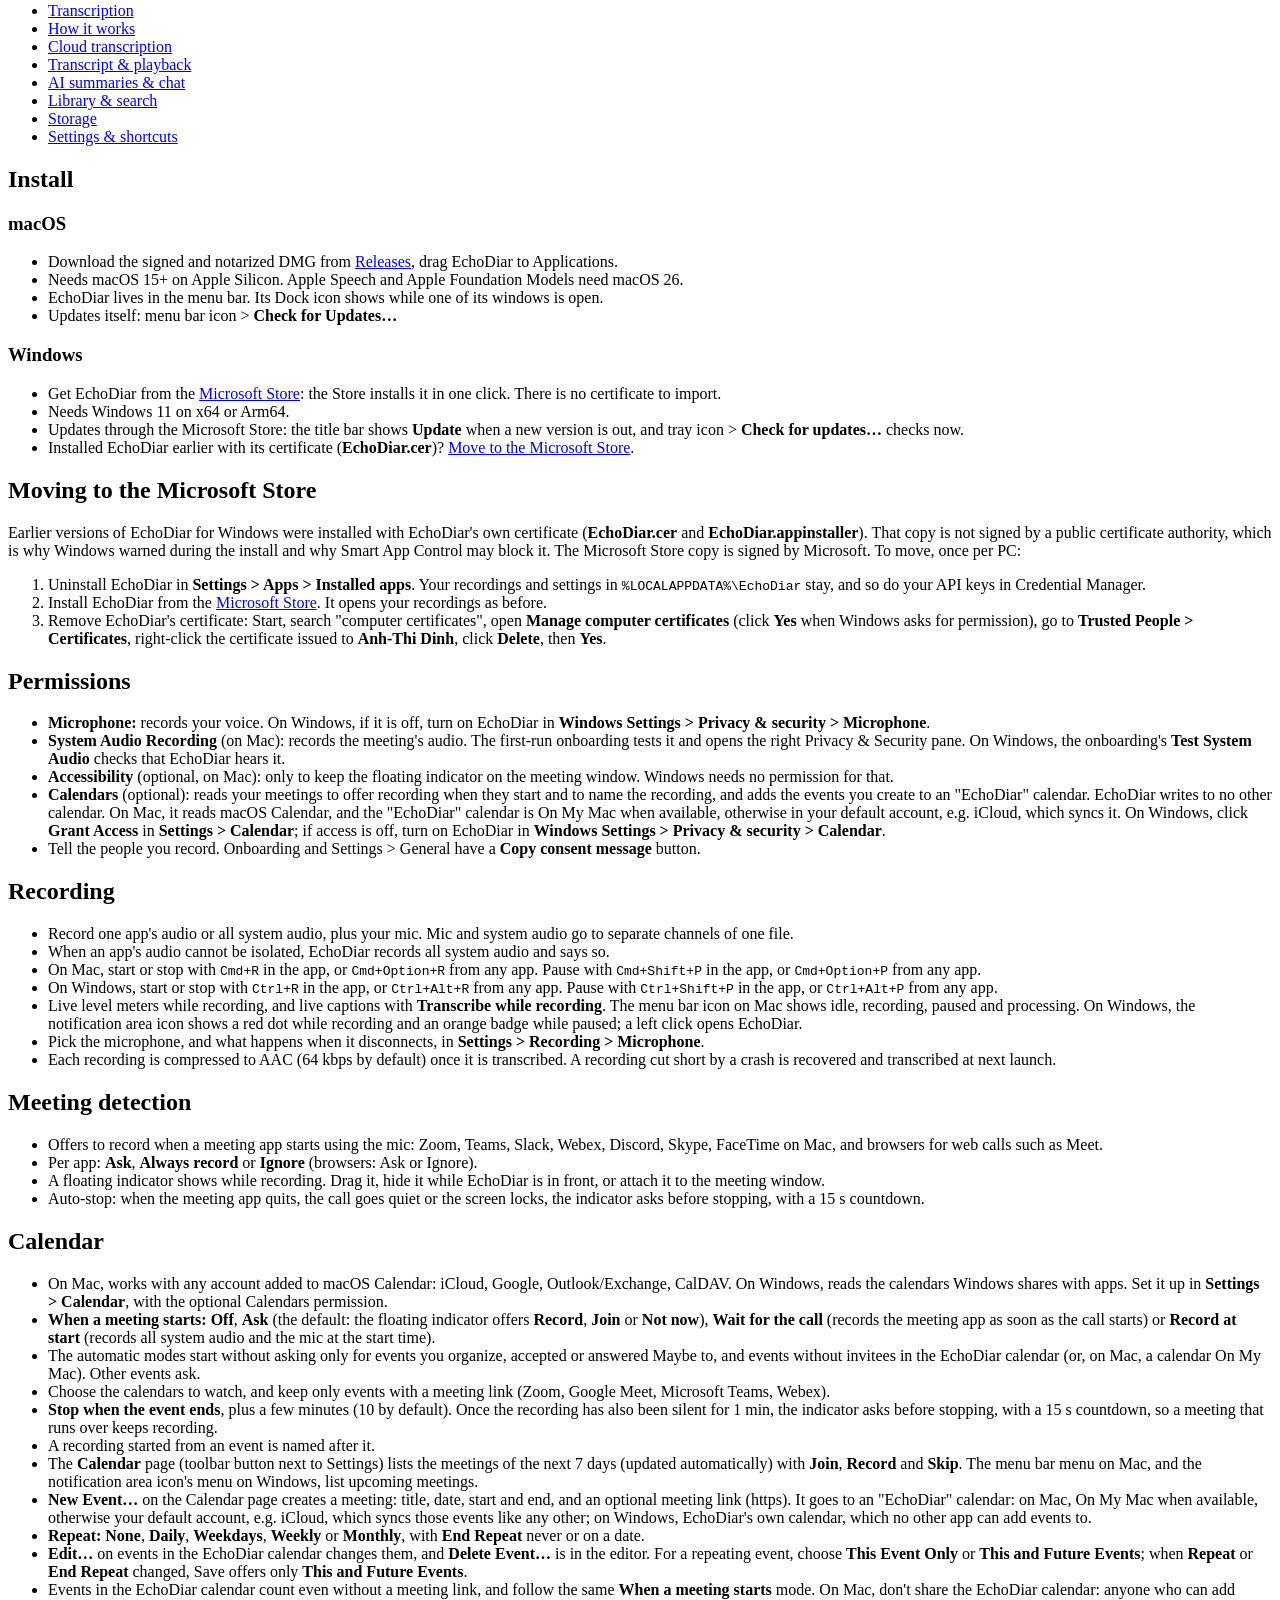
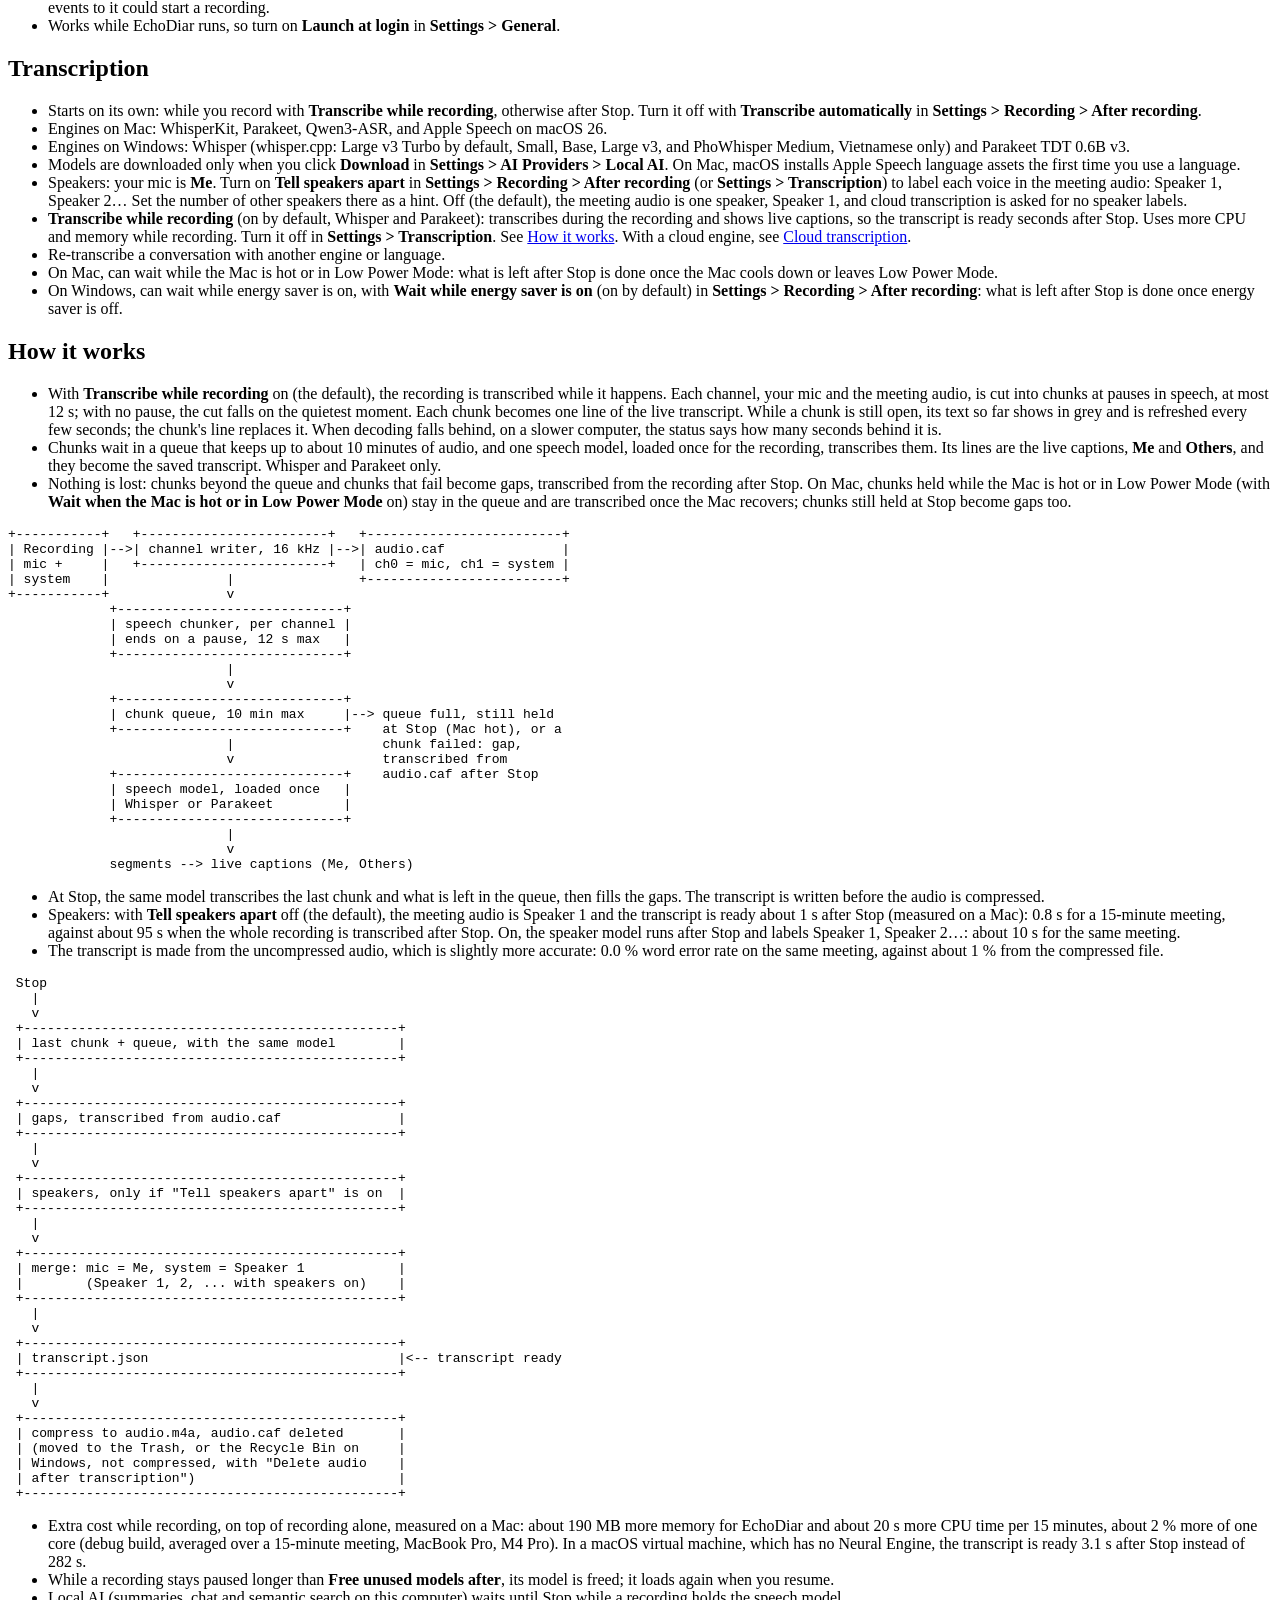
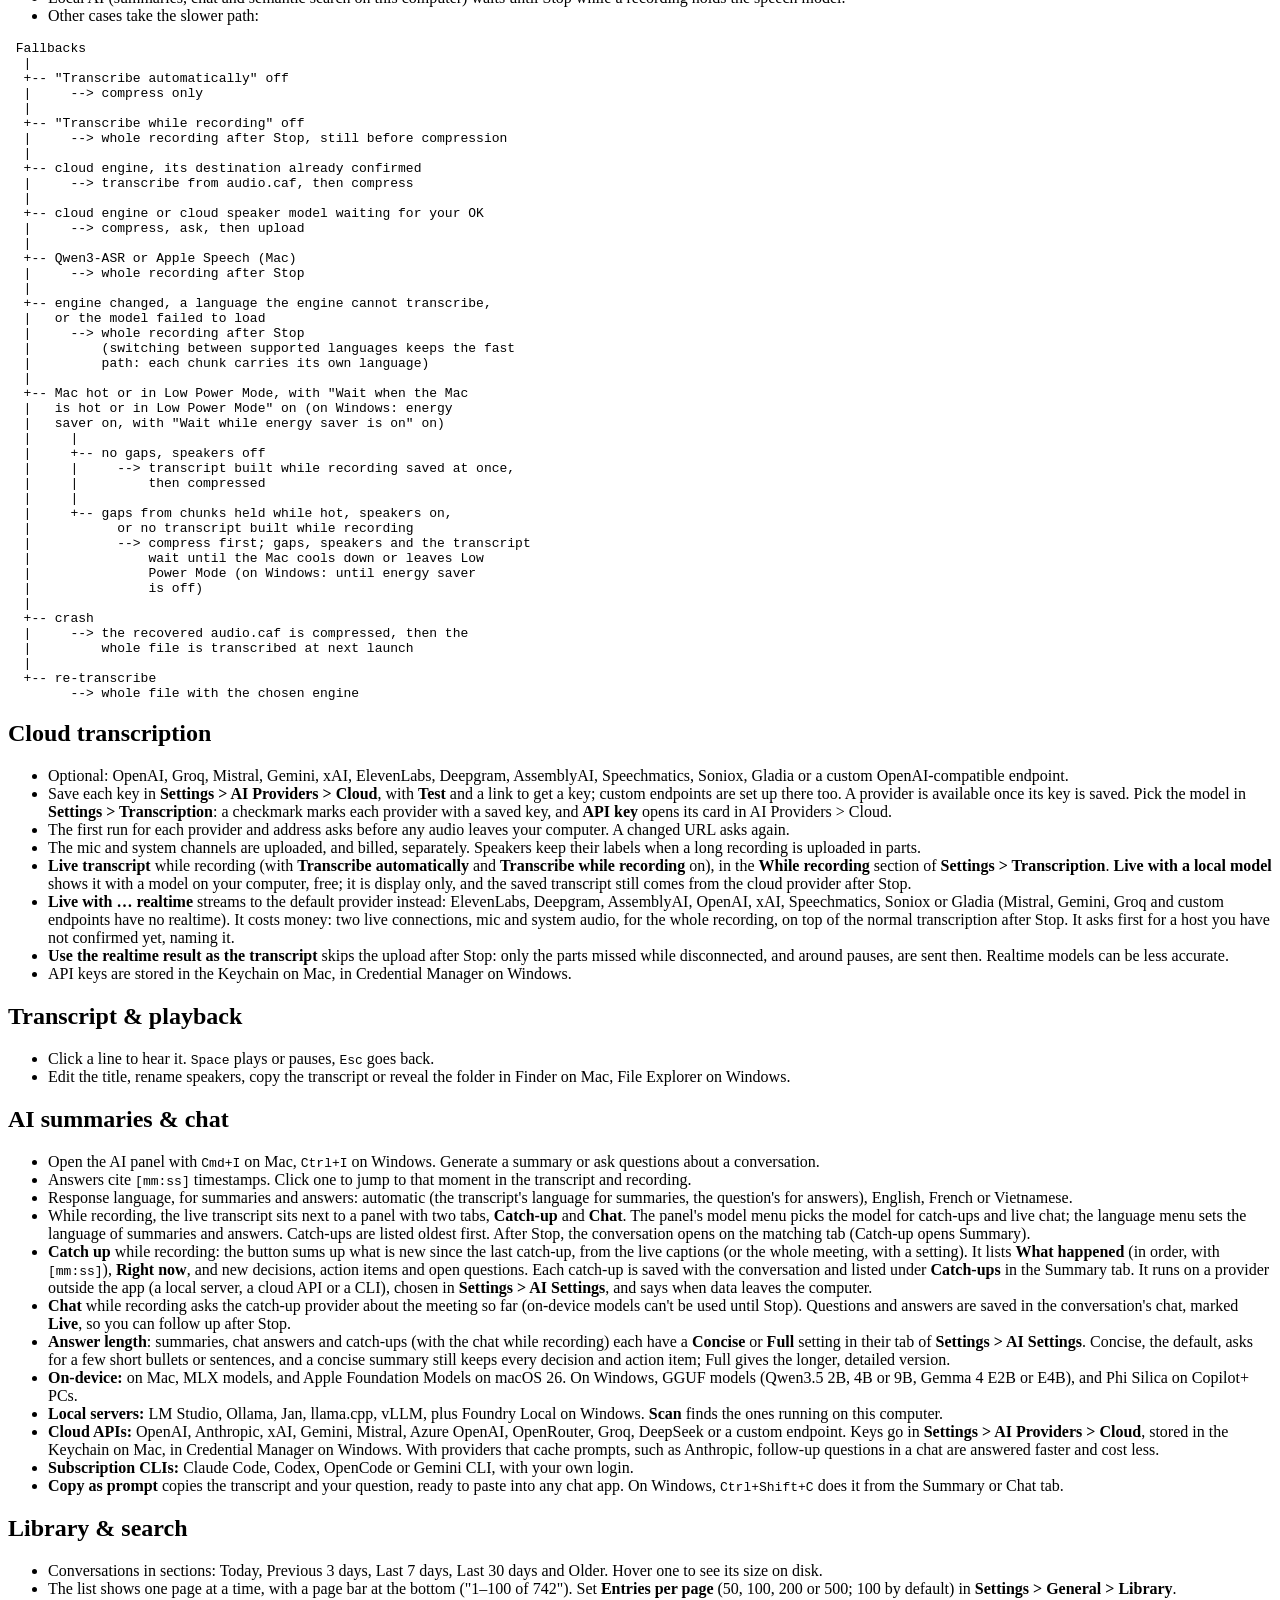
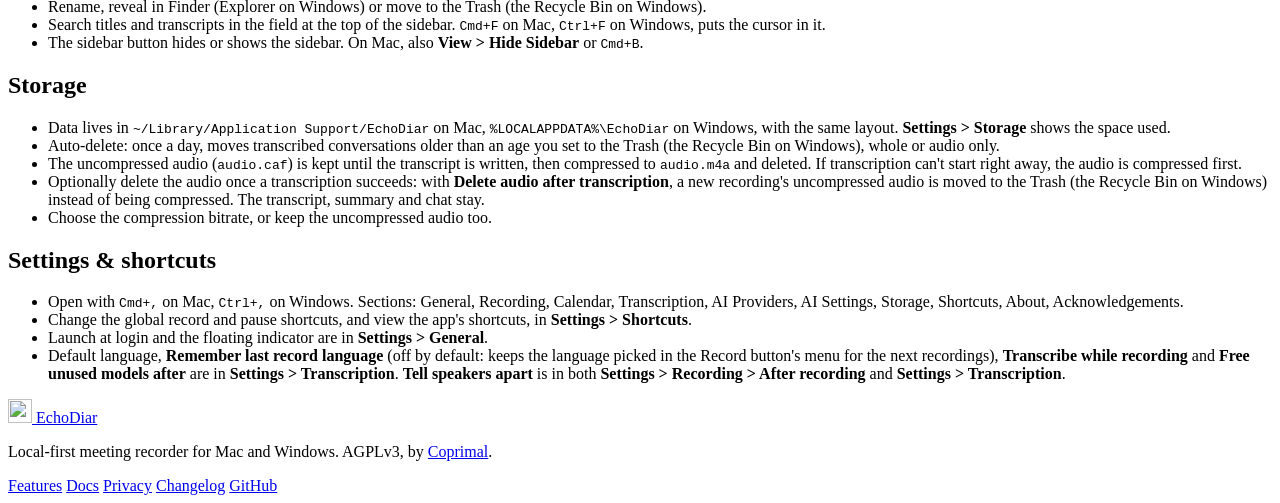
==== commit 5781bdc2: "feat: concise answer length by default" ====
--- a/website/docs.html
+++ b/website/docs.html
@@ -349,7 +349,7 @@
             <li>While recording, the live transcript sits next to a panel with two tabs, <strong>Catch-up</strong> and <strong>Chat</strong>. The panel's model menu picks the model for catch-ups and live chat; the language menu sets the language of summaries and answers. Catch-ups are listed oldest first. After Stop, the conversation opens on the matching tab (Catch-up opens Summary).</li>
             <li><strong>Catch up</strong> while recording: the button sums up what is new since the last catch-up, from the live captions (or the whole meeting, with a setting). It lists <strong>What happened</strong> (in order, with <code>[mm:ss]</code>), <strong>Right now</strong>, and new decisions, action items and open questions. Each catch-up is saved with the conversation and listed under <strong>Catch-ups</strong> in the Summary tab. It runs on a provider outside the app (a local server, a cloud API or a CLI), chosen in <strong>Settings &gt; AI Settings</strong>, and says when data leaves the computer.</li>
             <li><strong>Chat</strong> while recording asks the catch-up provider about the meeting so far (on-device models can't be used until Stop). Questions and answers are saved in the conversation's chat, marked <strong>Live</strong>, so you can follow up after Stop.</li>
-            <li><strong>Answer length</strong>: summaries, chat answers and catch-ups (with the chat while recording) each have a <strong>Concise</strong> or <strong>Full</strong> setting in their tab of <strong>Settings &gt; AI Settings</strong>. Full, the default, gives the usual length; Concise asks for a few short bullets or sentences, and a concise summary still keeps every decision and action item.</li>
+            <li><strong>Answer length</strong>: summaries, chat answers and catch-ups (with the chat while recording) each have a <strong>Concise</strong> or <strong>Full</strong> setting in their tab of <strong>Settings &gt; AI Settings</strong>. Concise, the default, asks for a few short bullets or sentences, and a concise summary still keeps every decision and action item; Full gives the longer, detailed version.</li>
             <li><strong>On-device:</strong> on Mac, MLX models, and Apple Foundation Models on macOS 26. On Windows, GGUF models (Qwen3.5 2B, 4B or 9B, Gemma 4 E2B or E4B), and Phi Silica on Copilot+ PCs.</li>
             <li><strong>Local servers:</strong> LM Studio, Ollama, Jan, llama.cpp, vLLM, plus Foundry Local on Windows. <strong>Scan</strong> finds the ones running on this computer.</li>
             <li><strong>Cloud APIs:</strong> OpenAI, Anthropic, xAI, Gemini, Mistral, Azure OpenAI, OpenRouter, Groq, DeepSeek or a custom endpoint. Keys go in <strong>Settings &gt; AI Providers &gt; Cloud</strong>, stored in the Keychain on Mac, in Credential Manager on Windows. With providers that cache prompts, such as Anthropic, follow-up questions in a chat are answered faster and cost less.</li>
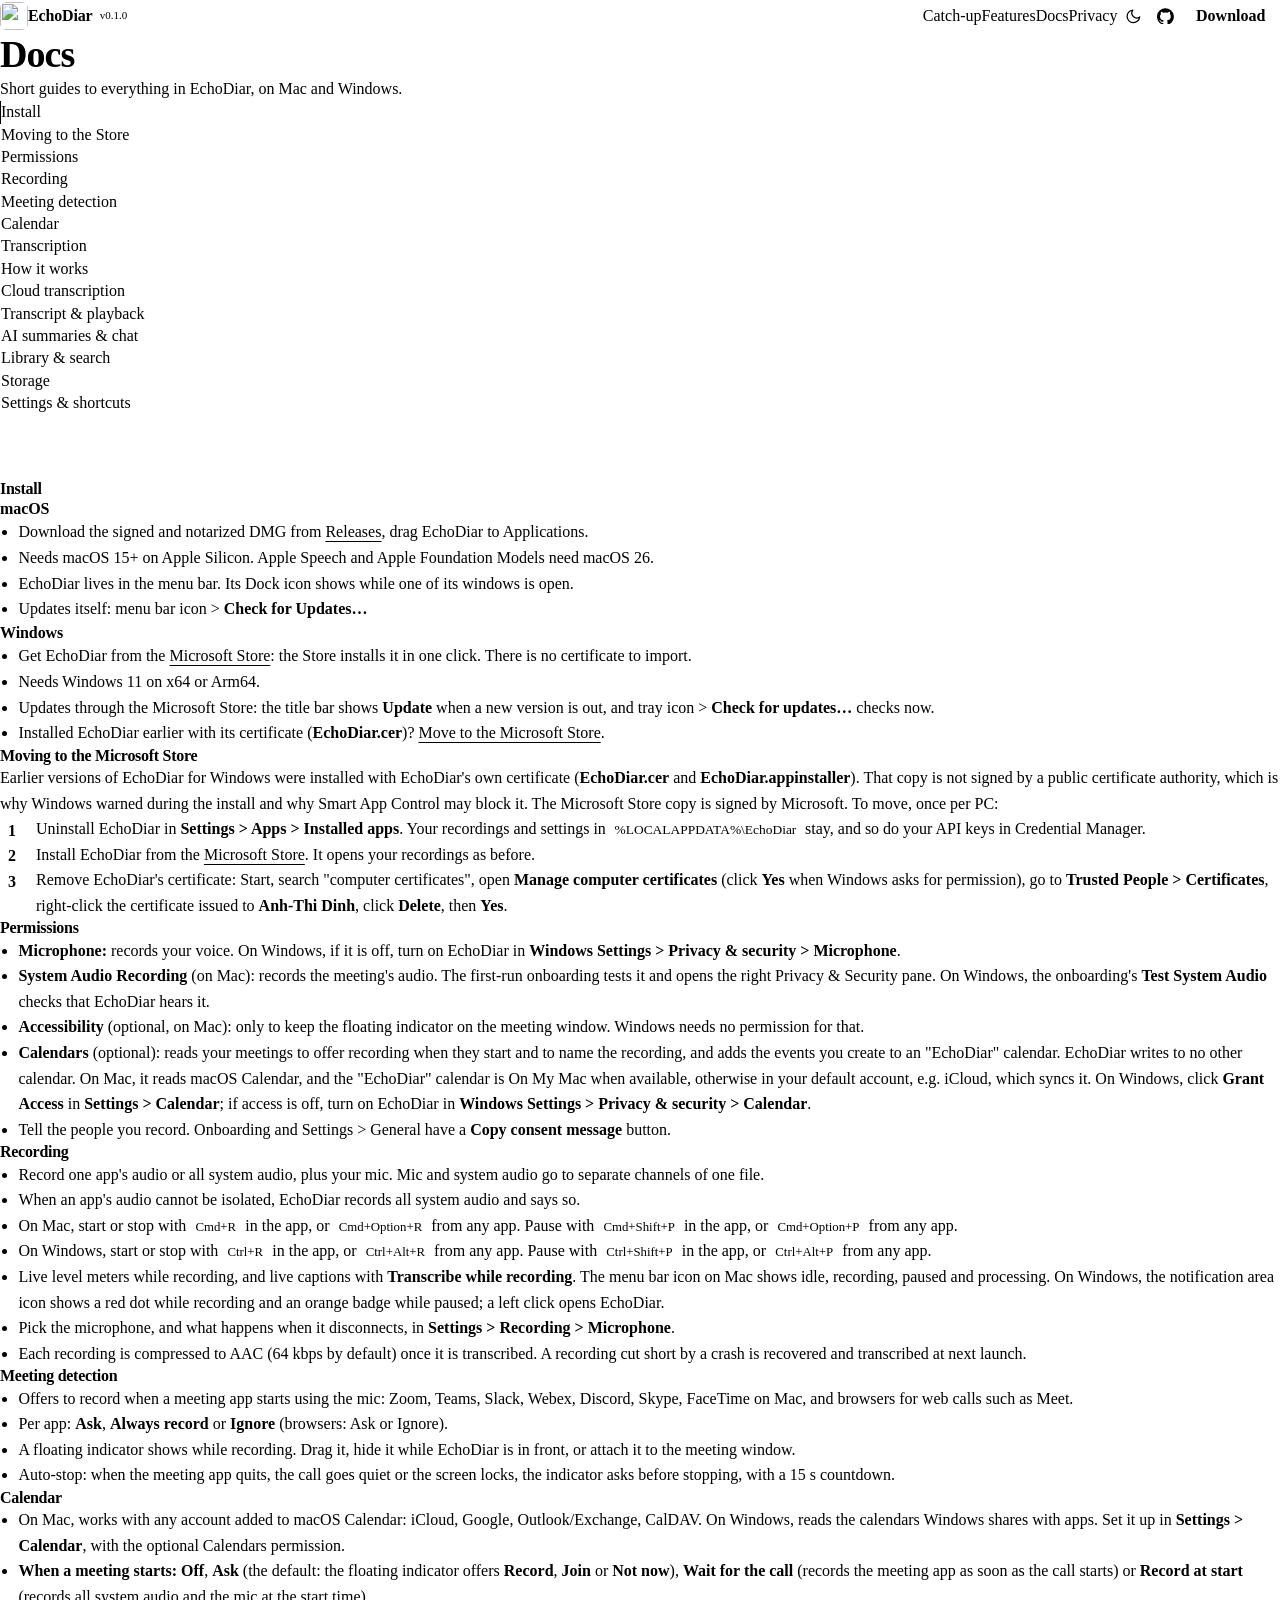
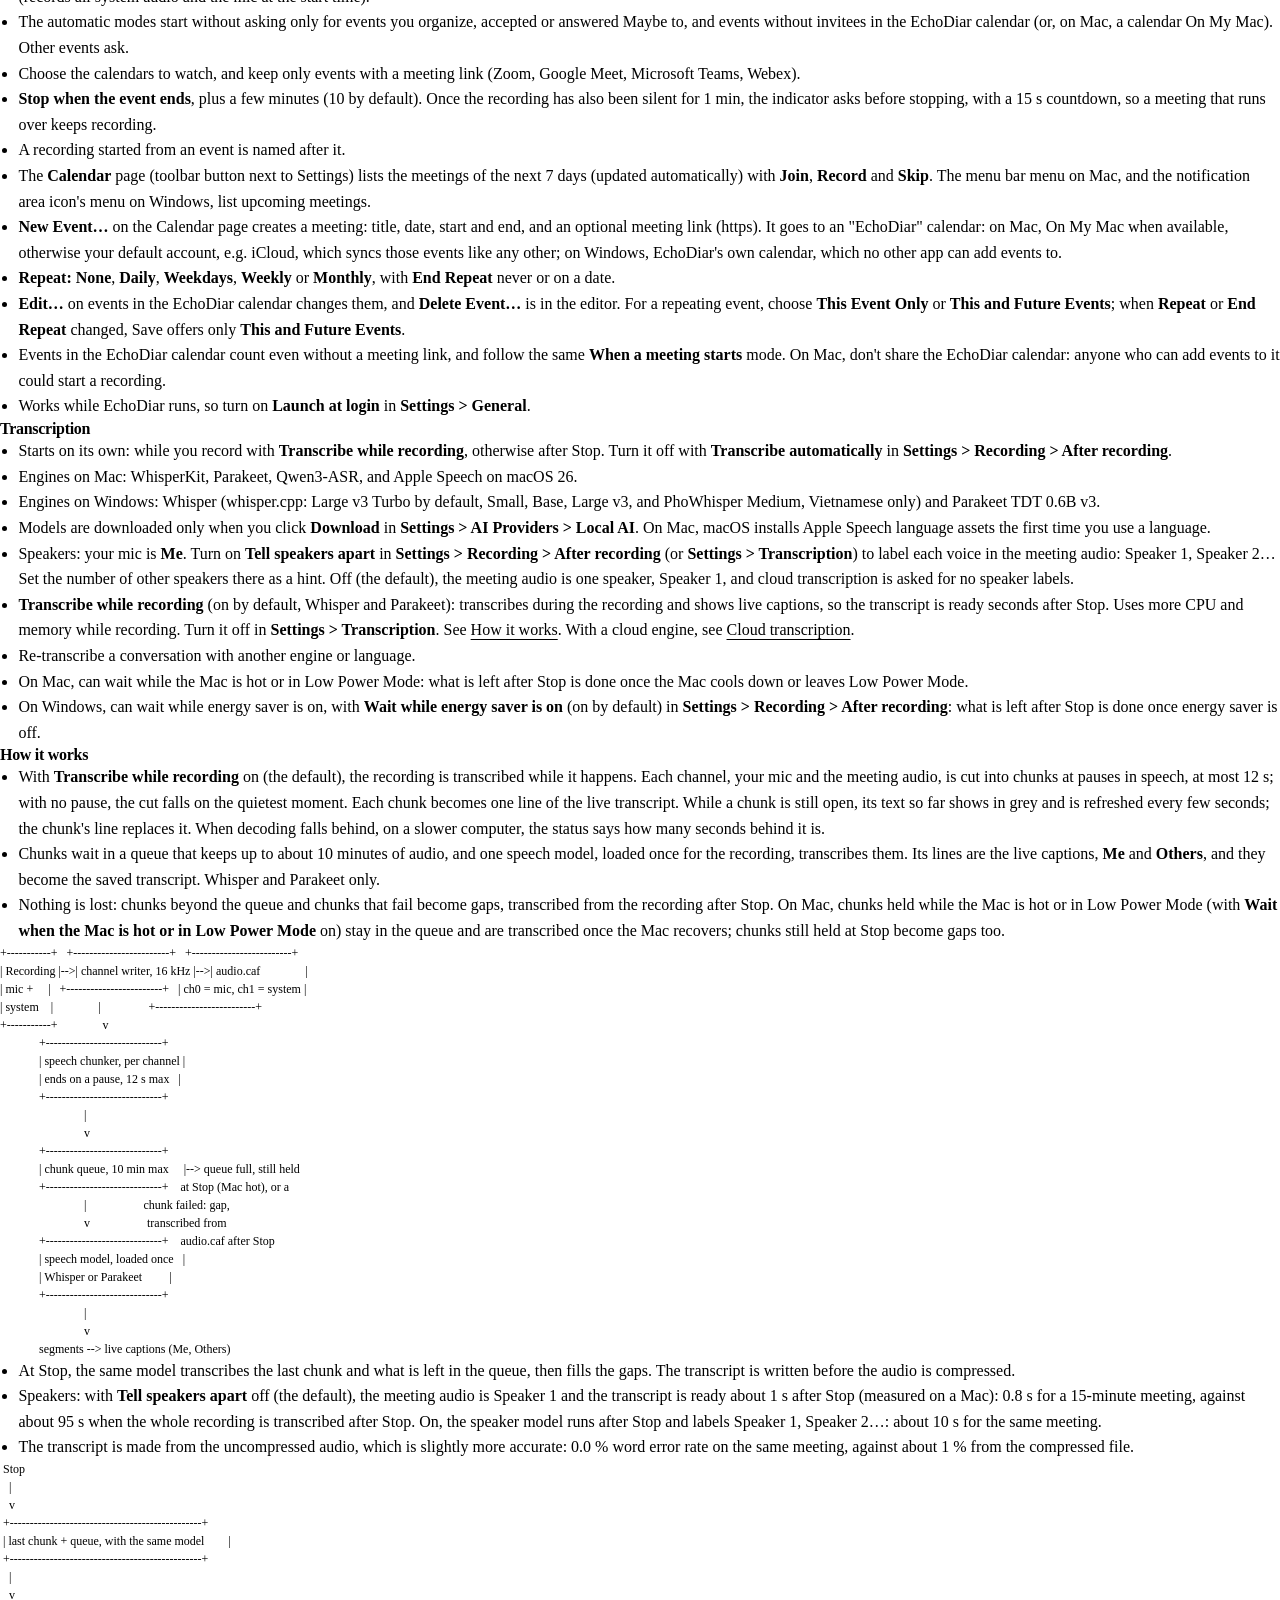
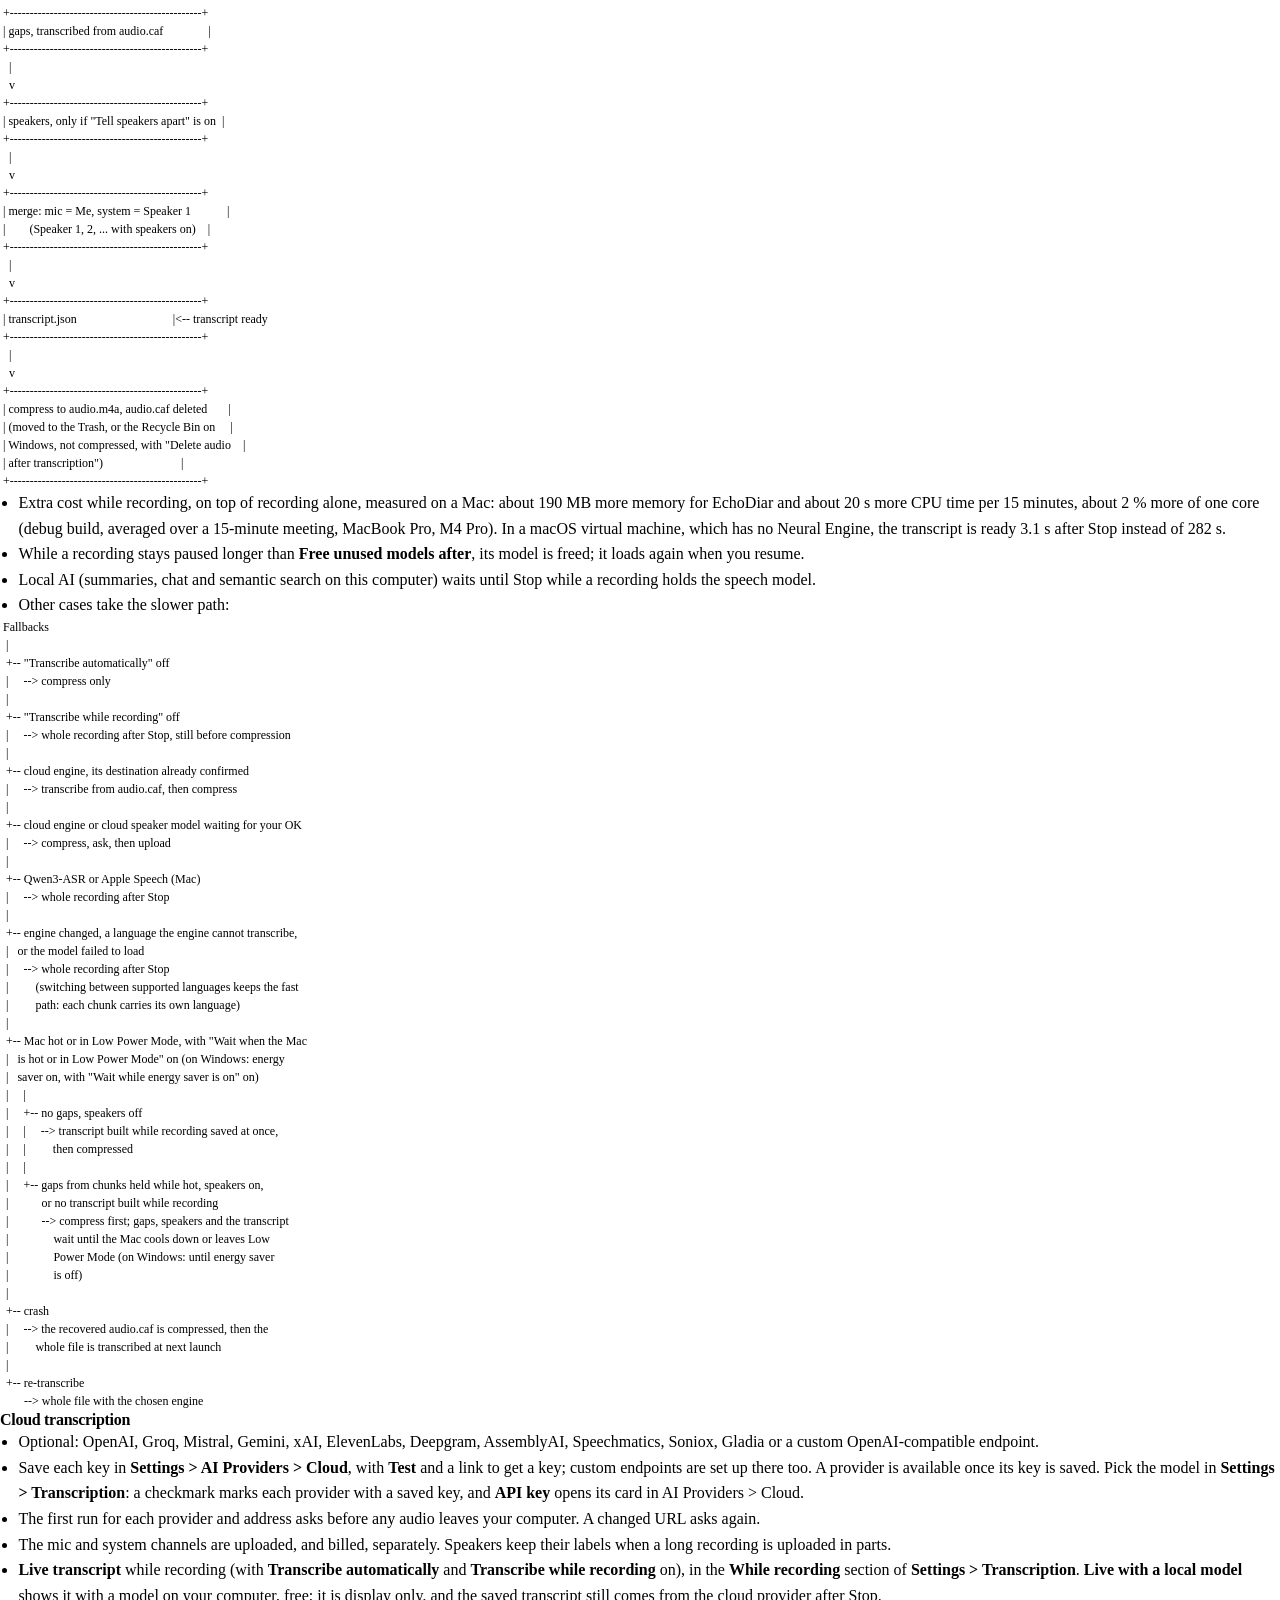
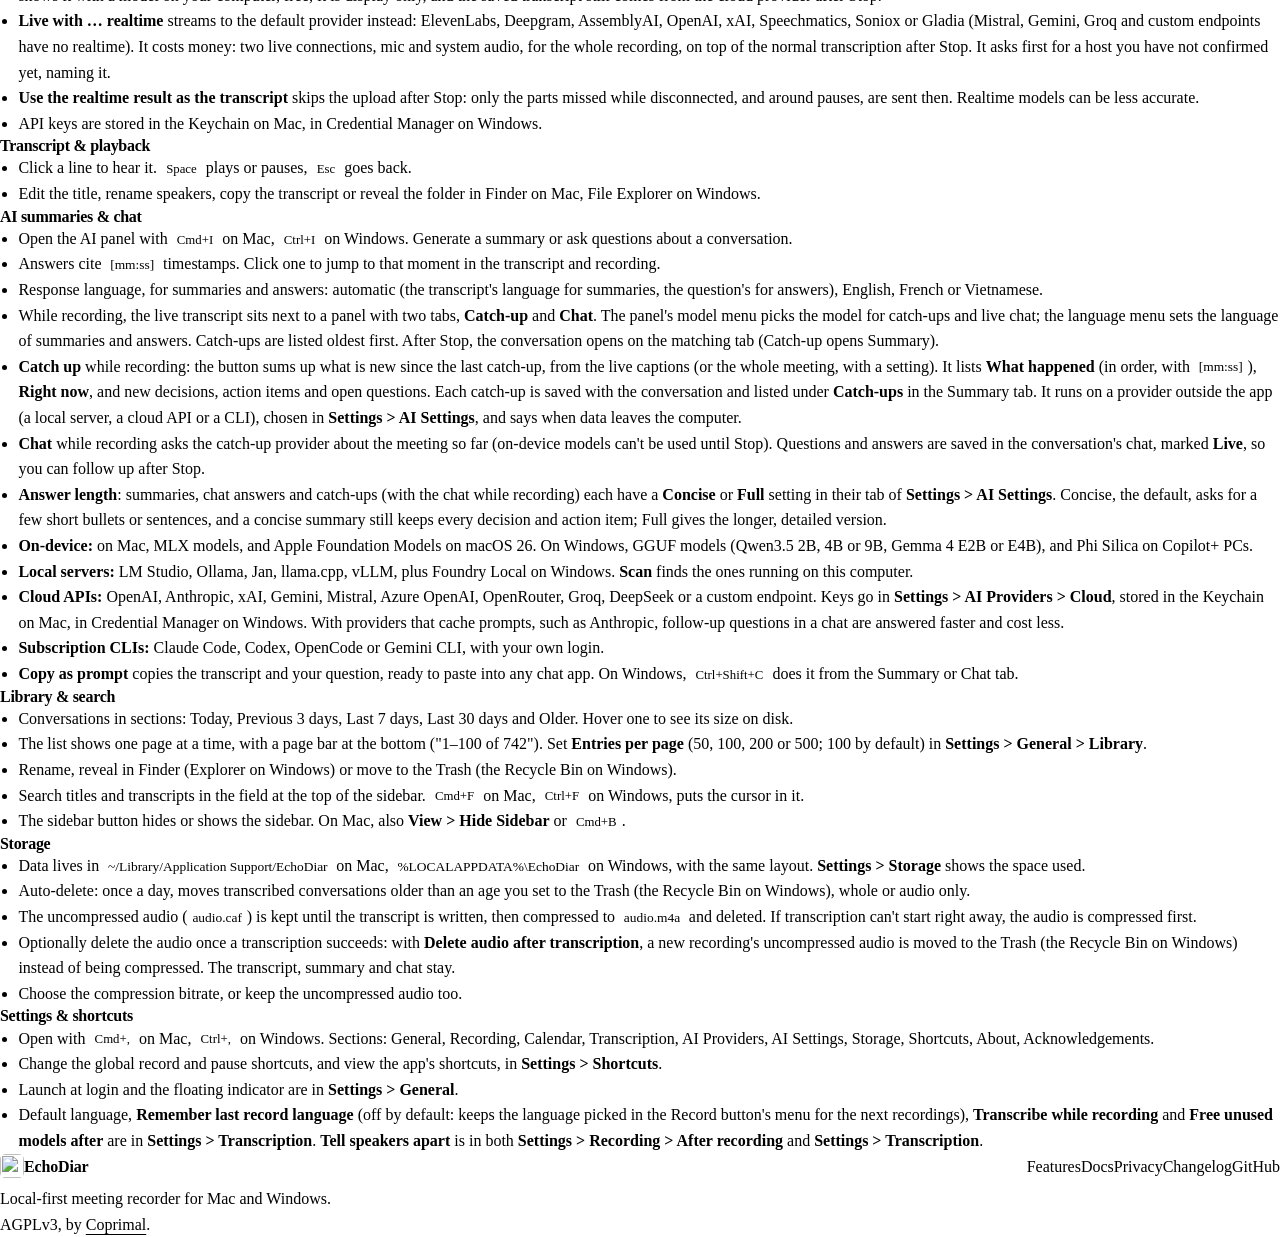
==== commit 2e94c3a3: "feat(site): catch-up and live chat section, new screenshots" ====
--- a/website/docs.html
+++ b/website/docs.html
@@ -43,6 +43,7 @@
           >
         </div>
         <nav aria-label="Primary navigation">
+          <a class="nav-link nav-link--text hide-sm" href="./#live">Catch-up</a>
           <a class="nav-link nav-link--text hide-sm" href="./#features">Features</a>
           <a class="nav-link nav-link--text" href="docs.html" aria-current="page">Docs</a>
           <a class="nav-link nav-link--text hide-sm" href="privacy.html">Privacy</a>
--- a/website/styles.css
+++ b/website/styles.css
@@ -0,0 +1,2577 @@
+@import url("https://fonts.googleapis.com/css2?family=Instrument+Sans:wght@400;500;600&family=JetBrains+Mono:wght@400;500&display=swap");
+@import "tokens.css";
+
+/* ---------- Base ---------- */
+
+*,
+*::before,
+*::after {
+  box-sizing: border-box;
+}
+
+html,
+body {
+  overflow-x: clip;
+}
+
+html {
+  scroll-behavior: smooth;
+  scroll-padding-top: calc(var(--header-h) + 1.25rem);
+  -webkit-text-size-adjust: 100%;
+}
+
+body {
+  margin: 0;
+  background: var(--color-paper);
+  color: var(--color-body);
+  font-family: var(--font-body);
+  font-size: var(--text-base);
+  line-height: 1.6;
+  -webkit-font-smoothing: antialiased;
+  text-rendering: optimizeLegibility;
+}
+
+h1,
+h2,
+h3 {
+  margin: 0;
+  color: var(--color-ink);
+  font-family: var(--font-display);
+  font-weight: 600;
+  text-wrap: balance;
+}
+
+h1 {
+  font-size: var(--text-2xl);
+  line-height: 1.12;
+  letter-spacing: -0.025em;
+}
+
+h2 {
+  font-size: var(--text-xl);
+  line-height: 1.2;
+  letter-spacing: -0.018em;
+}
+
+h3 {
+  font-size: var(--text-md);
+  line-height: 1.35;
+  letter-spacing: -0.005em;
+}
+
+p {
+  margin: 0;
+  text-wrap: pretty;
+}
+
+strong {
+  color: var(--color-strong);
+  font-weight: 600;
+}
+
+a {
+  color: var(--color-ink);
+  text-decoration-color: color-mix(in oklch, var(--color-accent) 55%, transparent);
+  text-decoration-thickness: 1px;
+  text-underline-offset: 0.25em;
+  transition: color var(--dur-micro) var(--ease-out), text-decoration-color var(--dur-micro) var(--ease-out);
+}
+
+a:hover:not(.button) {
+  color: var(--color-accent);
+  text-decoration-color: currentColor;
+}
+
+a:focus-visible,
+button:focus-visible {
+  outline: 2px solid var(--color-focus);
+  outline-offset: 2px;
+  border-radius: var(--radius-xs);
+}
+
+code,
+pre,
+kbd {
+  font-family: var(--font-mono);
+}
+
+:not(pre) > code {
+  padding: 0.1em 0.35em;
+  border: var(--rule);
+  border-radius: var(--radius-xs);
+  background: var(--color-paper-2);
+  font-size: 0.84em;
+  overflow-wrap: anywhere;
+}
+
+kbd {
+  padding: 0.1em 0.4em;
+  border: 1px solid var(--color-rule-strong);
+  border-bottom-width: 2px;
+  border-radius: var(--radius-xs);
+  background: var(--color-paper);
+  color: var(--color-ink);
+  font-size: 0.8em;
+  white-space: nowrap;
+}
+
+.visually-hidden {
+  position: absolute;
+  width: 1px;
+  height: 1px;
+  overflow: hidden;
+  clip: rect(0 0 0 0);
+  white-space: nowrap;
+}
+
+.skip-link {
+  position: absolute;
+  top: -3rem;
+  left: var(--space-md);
+  z-index: 100;
+  padding: var(--space-xs) var(--space-sm);
+  border-radius: var(--radius-sm);
+  background: var(--color-primary);
+  color: var(--color-primary-ink);
+}
+
+.skip-link:focus {
+  top: var(--space-xs);
+}
+
+.wrap {
+  width: min(100% - 2 * var(--gutter), var(--width-wide));
+  margin-inline: auto;
+}
+
+.wrap--read {
+  width: min(100% - 2 * var(--gutter), var(--width-read));
+}
+
+.fill {
+  fill: currentColor;
+  stroke: none;
+}
+
+/* ---------- Header ---------- */
+
+.site-header {
+  position: sticky;
+  top: 0;
+  z-index: 20;
+  border-bottom: 1px solid transparent;
+  background: var(--color-header);
+  -webkit-backdrop-filter: saturate(1.4) blur(14px);
+  backdrop-filter: saturate(1.4) blur(14px);
+  transition: border-color var(--dur-short) var(--ease-out);
+}
+
+.site-header.is-scrolled {
+  border-bottom-color: var(--color-rule);
+}
+
+.site-header__inner {
+  display: flex;
+  align-items: center;
+  justify-content: space-between;
+  gap: var(--space-md);
+  width: min(100% - 2 * var(--gutter), var(--width-wide));
+  height: var(--header-h);
+  margin-inline: auto;
+}
+
+.brand-group {
+  display: flex;
+  align-items: center;
+  gap: var(--space-xs);
+  min-width: 0;
+}
+
+.brand {
+  display: inline-flex;
+  align-items: center;
+  gap: var(--space-xs);
+  color: var(--color-ink);
+  font-weight: 600;
+  letter-spacing: -0.01em;
+  text-decoration: none;
+}
+
+.brand img {
+  border-radius: 22%;
+}
+
+.version-badge {
+  padding: 0.05rem 0.45rem;
+  border: var(--rule);
+  border-radius: var(--radius-pill);
+  color: var(--color-muted);
+  font-family: var(--font-mono);
+  font-size: 0.6875rem;
+  text-decoration: none;
+}
+
+.version-badge:hover {
+  border-color: var(--color-rule-strong);
+}
+
+.site-header nav {
+  display: flex;
+  align-items: center;
+  gap: var(--space-3xs);
+}
+
+.nav-link {
+  display: inline-flex;
+  align-items: center;
+  justify-content: center;
+  height: 2rem;
+  margin: 0;
+  padding: 0 var(--space-sm);
+  border: 0;
+  border-radius: var(--radius-pill);
+  background: transparent;
+  color: var(--color-muted);
+  font: inherit;
+  font-size: var(--text-sm);
+  font-weight: 500;
+  text-decoration: none;
+  cursor: pointer;
+  transition: color var(--dur-micro) var(--ease-out), background var(--dur-micro) var(--ease-out);
+}
+
+.nav-link--icon {
+  width: 2rem;
+  padding: 0;
+}
+
+.nav-link:hover {
+  background: var(--color-hover);
+  color: var(--color-ink) !important;
+}
+
+.nav-link[aria-current="page"] {
+  color: var(--color-ink);
+  background: var(--color-hover);
+}
+
+.nav-link svg {
+  width: 1.05rem;
+  height: 1.05rem;
+  fill: none;
+  stroke: currentColor;
+  stroke-width: 1.8;
+  stroke-linecap: round;
+  stroke-linejoin: round;
+}
+
+.nav-link svg.fill {
+  fill: currentColor;
+  stroke: none;
+}
+
+.site-header .button--small {
+  margin-left: var(--space-xs);
+}
+
+.icon-sun {
+  display: none;
+}
+
+:root[data-theme="dark"] .icon-sun {
+  display: block;
+}
+
+:root[data-theme="dark"] .icon-moon {
+  display: none;
+}
+
+@media (prefers-color-scheme: dark) {
+  :root:not([data-theme="light"]) .icon-sun {
+    display: block;
+  }
+
+  :root:not([data-theme="light"]) .icon-moon {
+    display: none;
+  }
+}
+
+@media (max-width: 40rem) {
+  .hide-sm {
+    display: none;
+  }
+
+  .site-header .button--small {
+    display: none;
+  }
+}
+
+/* ---------- Buttons ---------- */
+
+.actions {
+  display: flex;
+  flex-wrap: wrap;
+  gap: var(--space-xs);
+}
+
+.actions--stack {
+  flex-direction: column;
+}
+
+.button {
+  display: inline-flex;
+  align-items: center;
+  justify-content: center;
+  gap: 0.5rem;
+  min-height: 2.75rem;
+  padding: 0 1.15rem;
+  border: 1px solid transparent;
+  border-radius: var(--radius-pill);
+  font-size: 0.9375rem;
+  font-weight: 600;
+  text-decoration: none;
+  white-space: nowrap;
+  transition: background var(--dur-micro) var(--ease-out), border-color var(--dur-micro) var(--ease-out),
+    transform var(--dur-micro) var(--ease-out);
+}
+
+.button:active {
+  transform: scale(0.98);
+}
+
+.button svg {
+  width: 1.05rem;
+  height: 1.05rem;
+}
+
+.button--primary {
+  background: var(--color-primary);
+  color: var(--color-primary-ink);
+}
+
+.button--primary:hover {
+  background: var(--color-primary-hover);
+}
+
+.button--secondary {
+  border-color: var(--color-rule-strong);
+  background: var(--color-paper);
+  color: var(--color-ink);
+}
+
+.button--secondary:hover {
+  border-color: var(--color-muted);
+  background: var(--color-hover);
+}
+
+.button--small {
+  min-height: 2rem;
+  padding: 0 0.85rem;
+  font-size: var(--text-sm);
+}
+
+/* ---------- Sections ---------- */
+
+.section {
+  padding-block: clamp(2.5rem, 1.75rem + 2.5vw, 3.75rem);
+  border-top: var(--rule);
+}
+
+.section__head {
+  max-width: 40rem;
+  margin-bottom: var(--space-lg);
+}
+
+.section__head p {
+  margin-top: var(--space-xs);
+  color: var(--color-muted);
+  font-size: var(--text-md);
+}
+
+.more {
+  margin-top: var(--space-lg);
+  font-size: var(--text-sm);
+  color: var(--color-muted);
+}
+
+/* ---------- Hero ---------- */
+
+.hero {
+  display: grid;
+  grid-template-columns: minmax(0, 1fr);
+  gap: var(--space-xl);
+  align-items: center;
+  padding-block: clamp(2rem, 1.25rem + 3vw, 3.5rem) clamp(2.5rem, 1.75rem + 2.5vw, 3.75rem);
+}
+
+@media (min-width: 60rem) {
+  .hero {
+    grid-template-columns: minmax(0, 0.92fr) minmax(0, 1.08fr);
+    gap: clamp(2.5rem, 5vw, 4.5rem);
+  }
+}
+
+.hero__copy h1 {
+  max-width: 17ch;
+}
+
+.lede {
+  max-width: 34rem;
+  margin-top: var(--space-md);
+  font-size: var(--text-md);
+  line-height: 1.6;
+}
+
+.hero .actions {
+  margin-top: var(--space-lg);
+}
+
+.platforms {
+  display: flex;
+  flex-wrap: wrap;
+  gap: var(--space-2xs) var(--space-md);
+  margin: var(--space-md) 0 0;
+  padding: 0;
+  list-style: none;
+  color: var(--color-muted);
+  font-size: var(--text-sm);
+}
+
+.platforms li {
+  display: inline-flex;
+  align-items: center;
+  gap: 0.4rem;
+}
+
+.platforms li::before {
+  content: "";
+  width: 0.4rem;
+  height: 0.4rem;
+  border-radius: 50%;
+  background: var(--color-accent);
+  opacity: 0.8;
+}
+
+/* ---------- Hero stage: an EchoDiar window that records, transcribes and answers ---------- */
+
+.stage {
+  position: relative;
+  margin: 0;
+}
+
+.stage::before {
+  /* Soft forest glow behind the window, the logo's green. */
+  content: "";
+  position: absolute;
+  inset: 8% -4% -6% 6%;
+  z-index: -1;
+  border-radius: 2rem;
+  background: radial-gradient(60% 60% at 60% 45%, oklch(55% 0.13 158 / 0.28), transparent 70%);
+  filter: blur(20px);
+}
+
+.win {
+  overflow: hidden;
+  border: 1px solid var(--app-rule);
+  border-radius: var(--radius-window);
+  background: var(--app-bg);
+  box-shadow: var(--shadow-window);
+  color: var(--app-body);
+  font-size: 0.8125rem;
+  line-height: 1.45;
+}
+
+.win__bar {
+  display: flex;
+  align-items: center;
+  gap: var(--space-sm);
+  padding: 0.7rem 0.9rem;
+  border-bottom: 1px solid var(--app-rule);
+  background: var(--app-surface);
+}
+
+.win__lights {
+  display: inline-flex;
+  gap: 0.4rem;
+}
+
+.win__lights i {
+  width: 0.7rem;
+  height: 0.7rem;
+  border-radius: 50%;
+  background: oklch(68% 0.2 28);
+}
+
+.win__lights i:nth-child(2) {
+  background: oklch(82% 0.16 85);
+}
+
+.win__lights i:nth-child(3) {
+  background: oklch(74% 0.18 145);
+}
+
+.win__title {
+  display: flex;
+  flex-direction: column;
+  min-width: 0;
+  flex: 1;
+  line-height: 1.25;
+}
+
+.win__title strong {
+  overflow: hidden;
+  color: var(--app-ink);
+  font-size: 0.8125rem;
+  text-overflow: ellipsis;
+  white-space: nowrap;
+}
+
+.win__title span {
+  color: var(--app-muted);
+  font-size: 0.6875rem;
+}
+
+.rec-pill {
+  display: inline-flex;
+  align-items: center;
+  gap: 0.4rem;
+  padding: 0.2rem 0.6rem;
+  border-radius: var(--radius-pill);
+  background: oklch(64% 0.21 25 / 0.16);
+  color: oklch(82% 0.1 25);
+  font-family: var(--font-mono);
+  font-size: 0.6875rem;
+  font-variant-numeric: tabular-nums;
+}
+
+.rec-pill i {
+  width: 0.45rem;
+  height: 0.45rem;
+  border-radius: 50%;
+  background: var(--rec);
+  animation: rec-blink 1.6s ease-in-out infinite;
+}
+
+.stage.is-stopped .rec-pill {
+  background: var(--app-surface-2);
+  color: var(--app-muted);
+}
+
+.stage.is-stopped .rec-pill i {
+  border-radius: 1px;
+  background: var(--app-muted);
+  animation: none;
+}
+
+@keyframes rec-blink {
+  50% {
+    opacity: 0.25;
+  }
+}
+
+.channels {
+  display: grid;
+  gap: 0.35rem;
+  padding: 0.75rem 0.9rem;
+  border-bottom: 1px solid var(--app-rule);
+}
+
+.channel {
+  display: grid;
+  grid-template-columns: 4.25rem minmax(0, 1fr);
+  align-items: center;
+  gap: var(--space-xs);
+}
+
+.channel__label {
+  display: inline-flex;
+  align-items: center;
+  gap: 0.4rem;
+  color: var(--app-muted);
+  font-size: 0.6875rem;
+  font-weight: 500;
+  transition: color var(--dur-short) var(--ease-out);
+}
+
+.channel.is-speaking .channel__label {
+  color: var(--app-ink);
+}
+
+.dot {
+  display: inline-block;
+  flex: none;
+  width: 0.45rem;
+  height: 0.45rem;
+  border-radius: 50%;
+  background: var(--app-muted);
+}
+
+.dot--me {
+  background: var(--speaker-me);
+}
+
+.dot--lan {
+  background: var(--speaker-lan);
+}
+
+.dot--minh {
+  background: var(--speaker-minh);
+}
+
+.dot--others {
+  background: linear-gradient(90deg, var(--speaker-lan) 50%, var(--speaker-minh) 50%);
+}
+
+/* Waveform: bars filled in by site.js. Each bar scales on Y only (composited). */
+.wave,
+.mini-wave {
+  display: flex;
+  align-items: center;
+  justify-content: space-between;
+  height: 1.6rem;
+}
+
+.wave i,
+.mini-wave i {
+  flex: 0 0 3px;
+  height: 100%;
+  border-radius: 3px;
+  background: var(--wave-color, var(--app-accent));
+  transform: scaleY(var(--rest, 0.12));
+  transform-origin: center;
+  opacity: 0.55;
+  transition: opacity var(--dur-short) var(--ease-out);
+}
+
+[data-channel="me"] {
+  --wave-color: var(--speaker-me);
+}
+
+[data-channel="others"] {
+  --wave-color: var(--speaker-lan);
+}
+
+[data-channel="others"].is-minh {
+  --wave-color: var(--speaker-minh);
+}
+
+.channel.is-speaking .wave i,
+.mini-wave i {
+  opacity: 1;
+  animation: wave var(--d, 900ms) ease-in-out var(--delay, 0ms) infinite alternate;
+}
+
+@keyframes wave {
+  from {
+    transform: scaleY(var(--lo, 0.15));
+  }
+  to {
+    transform: scaleY(var(--hi, 0.9));
+  }
+}
+
+.tx {
+  display: grid;
+  gap: 0.15rem;
+  margin: 0;
+  padding: 0.6rem 0.5rem;
+  list-style: none;
+}
+
+.tx__line {
+  display: grid;
+  grid-template-columns: 2.6rem minmax(0, 1fr);
+  column-gap: 0.5rem;
+  padding: 0.35rem 0.4rem;
+  border-radius: var(--radius-sm);
+  transition: opacity var(--dur-med) var(--ease-out), transform var(--dur-med) var(--ease-out),
+    background var(--dur-med) var(--ease-out);
+}
+
+.tx__line time {
+  grid-row: span 2;
+  padding-top: 0.05rem;
+  color: var(--app-muted);
+  font-family: var(--font-mono);
+  font-size: 0.6875rem;
+  font-variant-numeric: tabular-nums;
+}
+
+.tx__who {
+  display: inline-flex;
+  align-items: center;
+  gap: 0.35rem;
+  color: var(--app-ink);
+  font-size: 0.6875rem;
+  font-weight: 600;
+}
+
+.tx__text {
+  color: var(--app-ink);
+  transition: color var(--dur-med) var(--ease-out);
+}
+
+.tx__line.is-cited {
+  background: var(--app-surface-2);
+}
+
+.ask {
+  display: grid;
+  gap: 0.5rem;
+  padding: 0.75rem 0.9rem 0.9rem;
+  border-top: 1px solid var(--app-rule);
+  background: var(--app-surface);
+}
+
+.ask__q {
+  justify-self: end;
+  max-width: 85%;
+  padding: 0.3rem 0.7rem;
+  border-radius: var(--radius-pill);
+  background: var(--app-surface-2);
+  color: var(--app-ink);
+}
+
+.ask__a {
+  color: var(--app-ink);
+}
+
+.ask__q,
+.ask__a {
+  transition: opacity var(--dur-med) var(--ease-out), transform var(--dur-med) var(--ease-out);
+}
+
+.cite {
+  display: inline-block;
+  padding: 0 0.2rem;
+  border-radius: 0.25rem;
+  color: var(--app-link);
+  font-family: var(--font-mono);
+  font-size: 0.92em;
+  font-variant-numeric: tabular-nums;
+  transition: background var(--dur-short) var(--ease-out);
+}
+
+.cite.is-active {
+  background: oklch(72% 0.14 250 / 0.22);
+}
+
+/* Sequence states. Hidden only when JS runs the animation, so the content shows without it. */
+.js .stage.is-live .tx__line:not(.is-in) {
+  opacity: 0;
+  transform: translateY(6px);
+}
+
+.js .stage.is-live .tx__line.is-in:not(.is-final) .tx__text {
+  color: var(--app-muted);
+}
+
+.js .stage.is-live .ask__q:not(.is-in),
+.js .stage.is-live .ask__a:not(.is-in) {
+  opacity: 0;
+  transform: translateY(6px);
+}
+
+.is-paused *,
+.is-paused *::before {
+  animation-play-state: paused !important;
+}
+
+/* ---------- Flow: from call to answer (a real sequence, so it's numbered) ---------- */
+
+.flow {
+  display: grid;
+  grid-template-columns: repeat(auto-fit, minmax(14.5rem, 1fr));
+  gap: var(--space-xl) var(--space-lg);
+  margin: 0;
+  padding: 0;
+  list-style: none;
+  counter-reset: flow;
+}
+
+.flow__step {
+  counter-increment: flow;
+}
+
+.flow__step h3 {
+  display: flex;
+  align-items: baseline;
+  gap: 0.5rem;
+  margin-top: var(--space-md);
+}
+
+.flow__step h3::before {
+  content: counter(flow);
+  flex: none;
+  display: inline-grid;
+  place-items: center;
+  width: 1.35rem;
+  height: 1.35rem;
+  border-radius: 50%;
+  background: var(--color-accent-soft);
+  color: var(--color-accent);
+  font-size: 0.75rem;
+  font-weight: 600;
+  transform: translateY(-0.1rem);
+}
+
+.flow__step > p {
+  margin-top: var(--space-2xs);
+  color: var(--color-body);
+  font-size: 0.9375rem;
+}
+
+.vignette {
+  position: relative;
+  display: grid;
+  align-content: center;
+  gap: 0.45rem;
+  height: 9.5rem;
+  padding: var(--space-md);
+  overflow: hidden;
+  border: 1px solid var(--app-rule);
+  border-radius: var(--radius-card);
+  background: var(--app-bg);
+  color: var(--app-body);
+  font-size: 0.75rem;
+}
+
+/* 1. Floating indicator */
+.indicator {
+  display: grid;
+  grid-template-columns: auto minmax(0, 1fr);
+  gap: 0.5rem 0.6rem;
+  align-items: center;
+  padding: 0.65rem;
+  border: 1px solid var(--app-rule);
+  border-radius: 0.75rem;
+  background: var(--app-surface);
+  box-shadow: 0 10px 24px -12px oklch(0% 0 0 / 0.6);
+}
+
+.indicator__app {
+  display: grid;
+  place-items: center;
+  width: 1.75rem;
+  height: 1.75rem;
+  border-radius: 0.45rem;
+  background: oklch(60% 0.17 255);
+  color: white;
+  font-weight: 700;
+}
+
+.indicator__text {
+  display: grid;
+  line-height: 1.3;
+}
+
+.indicator__text strong {
+  color: var(--app-ink);
+  font-size: 0.75rem;
+}
+
+.indicator__text span {
+  color: var(--app-muted);
+  font-size: 0.6875rem;
+}
+
+.indicator__actions {
+  display: grid;
+  grid-column: 1 / -1;
+  grid-template-columns: 1fr 1fr;
+  gap: 0.4rem;
+}
+
+.indicator__btn {
+  display: inline-grid;
+  place-items: center;
+  height: 1.6rem;
+  border-radius: var(--radius-pill);
+  background: var(--app-surface-2);
+  color: var(--app-ink);
+  font-weight: 500;
+}
+
+.indicator__btn--go {
+  background: var(--app-accent);
+  color: oklch(20% 0.04 165);
+}
+
+.js .vignette--detect .indicator {
+  animation: float-in 4.8s var(--ease-out) infinite;
+}
+
+@keyframes float-in {
+  0%,
+  6% {
+    opacity: 0;
+    transform: translateY(14px) scale(0.97);
+  }
+  16%,
+  86% {
+    opacity: 1;
+    transform: translateY(0) scale(1);
+  }
+  100% {
+    opacity: 0;
+    transform: translateY(0) scale(0.99);
+  }
+}
+
+/* 2. Channels */
+.mini-channel {
+  display: grid;
+  grid-template-columns: 3.6rem minmax(0, 1fr);
+  align-items: center;
+  gap: 0.5rem;
+  color: var(--app-muted);
+}
+
+.mini-wave {
+  height: 1.5rem;
+}
+
+.mini-wave--me {
+  --wave-color: var(--speaker-me);
+}
+
+.mini-wave--others {
+  --wave-color: var(--speaker-lan);
+}
+
+.file-chip {
+  justify-self: start;
+  margin-top: 0.25rem;
+  padding: 0.15rem 0.5rem;
+  border: 1px dashed var(--app-rule);
+  border-radius: var(--radius-xs);
+  color: var(--app-ink);
+  font-family: var(--font-mono);
+  font-size: 0.6875rem;
+}
+
+.file-chip em {
+  color: var(--app-muted);
+  font-style: normal;
+}
+
+/* 3. Speed comparison (numbers from the docs: 15-minute call on a Mac) */
+.speed {
+  display: grid;
+  gap: 0.55rem;
+}
+
+.speed__label {
+  color: var(--app-muted);
+  font-size: 0.6875rem;
+}
+
+.speed__row {
+  display: grid;
+  grid-template-columns: 6.6rem minmax(0, 1fr) 2.4rem;
+  align-items: center;
+  gap: 0.5rem;
+  color: var(--app-ink);
+}
+
+.speed__name {
+  font-size: 0.6875rem;
+}
+
+.speed__bar {
+  height: 0.5rem;
+  overflow: hidden;
+  border-radius: var(--radius-pill);
+  background: var(--app-surface-2);
+}
+
+.speed__bar i {
+  display: block;
+  width: 100%;
+  height: 100%;
+  border-radius: inherit;
+  transform-origin: left;
+}
+
+.speed__bar--slow i {
+  background: var(--app-muted);
+}
+
+.speed__bar--fast i {
+  background: var(--app-accent);
+  transform: scaleX(0.02);
+  min-width: 4px;
+}
+
+.speed__value {
+  font-family: var(--font-mono);
+  font-size: 0.6875rem;
+  text-align: right;
+  font-variant-numeric: tabular-nums;
+}
+
+.js .vignette--speed.is-visible .speed__bar--slow i {
+  animation: fill-slow 2.4s var(--ease-out) both;
+}
+
+@keyframes fill-slow {
+  from {
+    transform: scaleX(0);
+  }
+}
+
+/* 4. Cited answer */
+.cite-demo {
+  display: grid;
+  gap: 0.5rem;
+}
+
+.cite-demo__q {
+  justify-self: end;
+  padding: 0.25rem 0.65rem;
+  border-radius: var(--radius-pill);
+  background: var(--app-surface-2);
+  color: var(--app-ink);
+}
+
+.cite-demo ul {
+  display: grid;
+  gap: 0.3rem;
+  margin: 0;
+  padding-left: 1rem;
+  color: var(--app-ink);
+}
+
+.js .vignette--cite .cite {
+  animation: cite-pulse 3.2s ease-in-out infinite;
+}
+
+.js .vignette--cite li + li .cite {
+  animation-delay: 1.6s;
+}
+
+@keyframes cite-pulse {
+  0%,
+  55%,
+  100% {
+    background: transparent;
+  }
+  20%,
+  40% {
+    background: oklch(72% 0.14 250 / 0.24);
+  }
+}
+
+/* ---------- Live: catch up or ask while recording ----------
+   The section is a tinted card so it stands out from the plain sections around it. The window mirrors the recording
+   page: the live transcript next to a panel with Catch-up and Chat tabs (real tabs; site.js cycles them while the
+   card is on screen). Without JS the Catch-up tab shows. */
+
+.live {
+  display: grid;
+  grid-template-columns: minmax(0, 1fr);
+  gap: var(--space-xl);
+  align-items: center;
+  margin-block: var(--space-lg) var(--space-md);
+  padding: clamp(1.5rem, 0.9rem + 3vw, 3rem);
+  border: 1px solid color-mix(in oklch, var(--color-accent) 28%, var(--color-rule));
+  border-radius: 1.5rem;
+  background: radial-gradient(120% 90% at 0% 0%, color-mix(in oklch, var(--color-accent) 13%, transparent), transparent 62%),
+    var(--color-paper-2);
+}
+
+.live + .section {
+  border-top: 0;
+}
+
+@media (min-width: 60rem) {
+  .live {
+    grid-template-columns: minmax(0, 0.7fr) minmax(0, 1.3fr);
+    gap: clamp(2rem, 4vw, 3.5rem);
+  }
+}
+
+.live__new {
+  display: inline-block;
+  margin-bottom: var(--space-sm);
+  padding: 0.15rem 0.65rem;
+  border-radius: var(--radius-pill);
+  background: var(--color-accent-soft);
+  color: var(--color-accent);
+  font-size: var(--text-xs);
+  font-weight: 600;
+  letter-spacing: 0.06em;
+  text-transform: uppercase;
+}
+
+.live__copy h2 {
+  max-width: 14ch;
+}
+
+.live__lede {
+  max-width: 26rem;
+  margin-top: var(--space-sm);
+  color: var(--color-body);
+  font-size: var(--text-md);
+}
+
+.live__legend {
+  display: grid;
+  gap: var(--space-xs);
+  margin: var(--space-lg) 0 0;
+}
+
+.live__legend > div {
+  padding: 0.6rem 0.9rem;
+  border-left: 3px solid var(--color-rule-strong);
+  border-radius: 0 var(--radius-sm) var(--radius-sm) 0;
+  transition: border-color var(--dur-short) var(--ease-out), background var(--dur-short) var(--ease-out);
+}
+
+.live__legend > div.is-active {
+  border-left-color: var(--color-accent);
+  background: color-mix(in oklch, var(--color-accent) 9%, transparent);
+}
+
+.live__legend dt {
+  color: var(--color-strong);
+  font-weight: 600;
+}
+
+.live__legend dd {
+  margin: 0;
+  color: var(--color-body);
+}
+
+.live__note {
+  margin-top: var(--space-md);
+  color: var(--color-muted);
+  font-size: var(--text-sm);
+}
+
+.live__art {
+  margin: 0;
+}
+
+.live-win__body {
+  display: grid;
+  grid-template-columns: minmax(0, 1fr);
+}
+
+@media (min-width: 40rem) {
+  .live-win__body {
+    grid-template-columns: minmax(0, 0.95fr) minmax(0, 1.05fr);
+  }
+
+  .live-win__tx {
+    border-right: 1px solid var(--app-rule);
+  }
+}
+
+/* A phone shows the last lines only, so the panel stays in view. */
+@media (max-width: 39.99rem) {
+  .live-win__tx .tx__line:nth-child(-n + 3) {
+    display: none;
+  }
+
+  .live-win__tx {
+    border-bottom: 1px solid var(--app-rule);
+  }
+}
+
+.live-win__tx {
+  padding: 0.75rem 0.4rem 0.4rem;
+}
+
+.live-win__tx .tx {
+  padding-top: 0.35rem;
+}
+
+.live-win__label {
+  display: block;
+  padding-inline: 0.9rem;
+  color: var(--app-muted);
+  font-size: 0.6875rem;
+}
+
+.live-win__panel {
+  display: flex;
+  flex-direction: column;
+  gap: 0.7rem;
+  min-height: 22rem;
+  padding: 0.8rem;
+  background: var(--app-surface);
+}
+
+.live-win__head {
+  display: flex;
+  flex-wrap: wrap;
+  align-items: center;
+  justify-content: space-between;
+  gap: 0.5rem;
+}
+
+.live-tabs {
+  display: inline-flex;
+  padding: 3px;
+  border-radius: var(--radius-pill);
+  background: var(--app-surface-2);
+}
+
+.live-tabs button {
+  padding: 0.25rem 0.8rem;
+  border: 0;
+  border-radius: var(--radius-pill);
+  background: transparent;
+  color: var(--app-muted);
+  font: inherit;
+  font-size: 0.75rem;
+  font-weight: 600;
+  cursor: pointer;
+  transition: background var(--dur-short) var(--ease-out), color var(--dur-short) var(--ease-out);
+}
+
+.live-tabs button[aria-selected="true"] {
+  background: var(--app-accent);
+  color: oklch(20% 0.04 165);
+}
+
+.live-tabs button:focus-visible {
+  outline: 2px solid var(--app-accent);
+  outline-offset: 2px;
+}
+
+.live-win__model {
+  padding: 0.15rem 0.6rem;
+  border: 1px solid var(--app-rule);
+  border-radius: var(--radius-pill);
+  color: var(--app-muted);
+  font-size: 0.6875rem;
+  white-space: nowrap;
+}
+
+.live-pane {
+  display: flex;
+  flex: 1;
+  flex-direction: column;
+  gap: 0.5rem;
+}
+
+.live-pane[hidden] {
+  display: none;
+}
+
+.live-pane.is-entering {
+  animation: live-pane-in var(--dur-med) var(--ease-out);
+}
+
+@keyframes live-pane-in {
+  from {
+    opacity: 0;
+    transform: translateY(6px);
+  }
+}
+
+.live-cu {
+  display: grid;
+  gap: 0.3rem;
+  margin: 0;
+  padding: 0.65rem 0.8rem;
+  border-radius: 0.65rem;
+  background: var(--app-bg);
+  color: var(--app-body);
+}
+
+.live-cu--old {
+  display: block;
+  padding-block: 0.45rem;
+  color: var(--app-muted);
+  font-size: 0.75rem;
+}
+
+.live-cu__head {
+  color: var(--app-ink);
+  font-size: 0.75rem;
+  font-weight: 600;
+}
+
+.live-cu__head em {
+  margin-left: 0.35rem;
+  color: var(--app-accent);
+  font-style: normal;
+  font-weight: 500;
+}
+
+.live-cu__h {
+  margin-top: 0.2rem;
+  color: var(--app-ink);
+  font-weight: 600;
+}
+
+.live-cu ul {
+  display: grid;
+  gap: 0.15rem;
+  margin: 0;
+  padding-left: 1rem;
+  color: var(--app-ink);
+}
+
+.live-cu li::marker {
+  color: var(--app-accent);
+}
+
+.live-pane .ask__q {
+  align-self: flex-end;
+}
+
+.live-chat__a {
+  color: var(--app-ink);
+}
+
+.live-chat__tag {
+  align-self: flex-start;
+  padding: 0.05rem 0.5rem;
+  border-radius: var(--radius-pill);
+  background: var(--app-surface-2);
+  color: var(--app-muted);
+  font-size: 0.625rem;
+}
+
+.live-chat__input {
+  margin-top: auto;
+  padding: 0.45rem 0.8rem;
+  border: 1px solid var(--app-rule);
+  border-radius: var(--radius-pill);
+  background: var(--app-bg);
+  color: var(--app-muted);
+  font-size: 0.75rem;
+}
+
+/* ---------- Screenshots ---------- */
+
+.shots {
+  display: grid;
+  grid-template-columns: repeat(auto-fill, minmax(17rem, 1fr));
+  gap: var(--space-lg) var(--space-md);
+}
+
+.shot {
+  margin: 0;
+}
+
+.shot button {
+  display: block;
+  width: 100%;
+  padding: 0;
+  border: 0;
+  border-radius: var(--radius-card);
+  background: var(--color-paper-2);
+  cursor: zoom-in;
+}
+
+.shot img {
+  display: block;
+  width: 100%;
+  height: auto;
+  border-radius: var(--radius-card);
+  transition: transform var(--dur-short) var(--ease-out);
+}
+
+@media (hover: hover) {
+  .shot button:hover img {
+    transform: translateY(-3px);
+  }
+}
+
+.shot figcaption {
+  margin-top: var(--space-xs);
+  color: var(--color-muted);
+  font-size: var(--text-sm);
+}
+
+/* ---------- Feature tiles: one small illustration each ---------- */
+
+.tiles {
+  display: grid;
+  grid-template-columns: minmax(0, 1fr);
+  gap: var(--space-xl) var(--space-lg);
+  margin: 0;
+  padding: 0;
+  list-style: none;
+}
+
+@media (min-width: 40rem) {
+  .tiles {
+    grid-template-columns: repeat(2, minmax(0, 1fr));
+  }
+}
+
+@media (min-width: 64rem) {
+  .tiles {
+    grid-template-columns: repeat(3, minmax(0, 1fr));
+  }
+}
+
+.tile h3 {
+  margin-top: var(--space-md);
+}
+
+.tile > p {
+  margin-top: var(--space-3xs);
+  color: var(--color-muted);
+  font-size: 0.9375rem;
+}
+
+.tile__art {
+  position: relative;
+  display: grid;
+  align-content: center;
+  height: 10.5rem;
+  padding: var(--space-md);
+  overflow: hidden;
+  border: 1px solid var(--app-rule);
+  border-radius: var(--radius-card);
+  background: var(--app-bg);
+  color: var(--app-body);
+  font-size: 0.75rem;
+  line-height: 1.4;
+}
+
+/* Catch-up and chat while recording, library chat */
+.art-catchup,
+.art-livechat,
+.art-library {
+  align-content: start;
+  gap: 0.45rem;
+}
+
+.art-catchup__tabs {
+  display: flex;
+  align-items: center;
+  gap: 0.25rem;
+}
+
+.art-catchup__tabs b {
+  padding: 0.12rem 0.55rem;
+  border-radius: var(--radius-pill);
+  color: var(--app-muted);
+  font-size: 0.6875rem;
+  font-weight: 600;
+}
+
+.art-catchup__tabs b.is-on {
+  background: var(--app-accent);
+  color: oklch(20% 0.04 165);
+}
+
+.art-catchup__tabs .rec-pill {
+  margin-left: auto;
+}
+
+.art-catchup__old {
+  padding: 0.3rem 0.6rem;
+  border-radius: 0.5rem;
+  background: var(--app-surface);
+  color: var(--app-muted);
+  font-size: 0.6875rem;
+}
+
+.art-catchup__card {
+  display: grid;
+  gap: 0.2rem;
+  padding: 0.45rem 0.6rem;
+  border-radius: 0.5rem;
+  background: var(--app-surface);
+  color: var(--app-ink);
+}
+
+.art-catchup__card strong {
+  color: var(--app-ink);
+  font-size: 0.6875rem;
+}
+
+.art-catchup__card em {
+  margin-left: 0.3rem;
+  color: var(--app-accent);
+  font-style: normal;
+  font-weight: 500;
+}
+
+.art-livechat__q {
+  justify-self: end;
+  margin-top: 0.3rem;
+  padding: 0.25rem 0.65rem;
+  border-radius: var(--radius-pill);
+  background: var(--app-surface-2);
+  color: var(--app-ink);
+}
+
+.art-livechat__a {
+  color: var(--app-ink);
+}
+
+.art-library__src {
+  display: flex;
+  flex-wrap: wrap;
+  align-items: center;
+  gap: 0.3rem;
+  color: var(--app-muted);
+  font-size: 0.6875rem;
+}
+
+.art-library__src i {
+  display: inline-grid;
+  place-items: center;
+  width: 1rem;
+  height: 1rem;
+  border-radius: 50%;
+  background: var(--app-surface-2);
+  color: var(--app-ink);
+  font-style: normal;
+}
+
+/* Menu bar */
+.art-menu {
+  align-content: start;
+  padding: 0;
+}
+
+.menubar {
+  display: flex;
+  align-items: center;
+  justify-content: flex-end;
+  gap: 0.75rem;
+  height: 1.6rem;
+  padding: 0 0.75rem;
+  background: var(--app-surface);
+  color: var(--app-muted);
+  font-size: 0.6875rem;
+}
+
+.menubar__icons {
+  display: inline-flex;
+  gap: 0.6rem;
+}
+
+.menubar__icons i {
+  width: 0.65rem;
+  height: 0.65rem;
+  border: 1.5px solid var(--app-muted);
+  border-radius: 3px;
+}
+
+.menubar__app {
+  position: relative;
+  display: inline-grid;
+  place-items: center;
+  width: 1.4rem;
+  height: 1.2rem;
+  border-radius: 4px;
+  background: var(--app-surface-2);
+}
+
+.menubar__app img {
+  border-radius: 3px;
+}
+
+.menubar__app i {
+  position: absolute;
+  top: 0.1rem;
+  right: 0.05rem;
+  width: 0.35rem;
+  height: 0.35rem;
+  border-radius: 50%;
+  background: var(--rec);
+}
+
+.menubar__clock {
+  color: var(--app-ink);
+  font-variant-numeric: tabular-nums;
+}
+
+.menu {
+  display: grid;
+  gap: 0.1rem;
+  width: 13rem;
+  margin: 0.25rem 0.75rem 0 auto;
+  padding: 0.3rem;
+  border: 1px solid var(--app-rule);
+  border-radius: 0.5rem;
+  background: var(--app-surface);
+  box-shadow: 0 12px 24px -12px oklch(0% 0 0 / 0.6);
+}
+
+.menu__item {
+  display: flex;
+  justify-content: space-between;
+  padding: 0.15rem 0.45rem;
+  border-radius: 0.3rem;
+  color: var(--app-ink);
+}
+
+.menu__item em {
+  color: var(--app-muted);
+  font-style: normal;
+  font-variant-numeric: tabular-nums;
+}
+
+.menu__item--on {
+  background: oklch(55% 0.12 158);
+}
+
+.menu__item--on em {
+  color: oklch(92% 0.04 158);
+}
+
+.menu__sep {
+  height: 1px;
+  margin: 0.2rem 0.3rem;
+  background: var(--app-rule);
+}
+
+/* Meeting apps */
+.art-apps {
+  grid-template-columns: repeat(3, minmax(0, 1fr));
+  gap: 0.4rem;
+}
+
+.app-tile {
+  display: flex;
+  align-items: center;
+  gap: 0.45rem;
+  padding: 0.35rem 0.45rem;
+  border-radius: 0.45rem;
+  background: var(--app-surface);
+  color: var(--app-ink);
+}
+
+.app-tile::before {
+  content: "";
+  flex: none;
+  width: 0.9rem;
+  height: 0.9rem;
+  border-radius: 0.25rem;
+  background: var(--app);
+}
+
+.app-tile--all {
+  grid-column: 1 / -1;
+  justify-content: center;
+  border: 1px dashed var(--app-rule);
+  background: transparent;
+  color: var(--app-muted);
+}
+
+.app-tile--all::before {
+  display: none;
+}
+
+/* Calendar event */
+.event {
+  display: grid;
+  grid-template-columns: 0.25rem minmax(0, 1fr);
+  column-gap: 0.6rem;
+  row-gap: 0.15rem;
+  padding: 0.7rem;
+  border: 1px solid var(--app-rule);
+  border-radius: 0.6rem;
+  background: var(--app-surface);
+}
+
+.event__bar {
+  grid-row: span 3;
+  border-radius: 2px;
+  background: var(--app-accent);
+}
+
+.event__title {
+  color: var(--app-ink);
+  font-size: 0.8125rem;
+  font-weight: 600;
+}
+
+.event__time {
+  color: var(--app-muted);
+}
+
+.event__time em {
+  margin-left: 0.3rem;
+  color: var(--app-link);
+  font-style: normal;
+}
+
+.event__actions {
+  display: flex;
+  gap: 0.35rem;
+  margin-top: 0.45rem;
+}
+
+.event__actions b {
+  padding: 0.15rem 0.6rem;
+  border-radius: var(--radius-pill);
+  background: var(--app-surface-2);
+  color: var(--app-ink);
+  font-weight: 500;
+}
+
+.event__actions b.is-go {
+  background: var(--app-accent);
+  color: oklch(20% 0.04 165);
+}
+
+/* Summary */
+.art-summary {
+  align-content: center;
+  gap: 0.3rem;
+}
+
+.sum__head {
+  margin-top: 0.2rem;
+  color: var(--app-ink);
+  font-weight: 600;
+}
+
+.sum__head:first-child {
+  margin-top: 0;
+}
+
+.sum__line {
+  display: flex;
+  align-items: center;
+  justify-content: flex-end;
+  width: var(--w, 80%);
+  height: 0.4rem;
+  border-radius: var(--radius-pill);
+  background: var(--app-surface-2);
+}
+
+.sum__line .cite {
+  margin-right: -2.6rem;
+  font-size: 0.625rem;
+}
+
+.sum__todo {
+  display: flex;
+  align-items: center;
+  gap: 0.4rem;
+}
+
+.sum__todo i {
+  width: 0.6rem;
+  height: 0.6rem;
+  border: 1.5px solid var(--app-muted);
+  border-radius: 3px;
+}
+
+/* Search */
+.art-search {
+  gap: 0.4rem;
+}
+
+.search {
+  display: flex;
+  align-items: center;
+  gap: 0.4rem;
+  padding: 0.3rem 0.55rem;
+  border: 1px solid oklch(84% 0.13 158 / 0.5);
+  border-radius: 0.45rem;
+  background: var(--app-surface);
+  color: var(--app-ink);
+}
+
+.search svg {
+  width: 0.8rem;
+  height: 0.8rem;
+  fill: none;
+  stroke: var(--app-muted);
+  stroke-width: 2;
+  stroke-linecap: round;
+}
+
+.caret {
+  width: 1px;
+  height: 0.8rem;
+  margin-left: -0.3rem;
+  background: var(--app-accent);
+  animation: rec-blink 1.1s steps(1) infinite;
+}
+
+.result {
+  display: grid;
+  padding: 0.35rem 0.55rem;
+  border-radius: 0.45rem;
+  background: var(--app-surface);
+}
+
+.result strong {
+  overflow: hidden;
+  color: var(--app-ink);
+  font-size: 0.6875rem;
+  text-overflow: ellipsis;
+  white-space: nowrap;
+}
+
+.result span {
+  overflow: hidden;
+  color: var(--app-muted);
+  font-size: 0.6875rem;
+  text-overflow: ellipsis;
+  white-space: nowrap;
+}
+
+.result mark {
+  border-radius: 2px;
+  background: oklch(84% 0.13 158 / 0.25);
+  color: var(--app-ink);
+}
+
+/* Copy as prompt */
+.art-prompt {
+  gap: 0.6rem;
+  justify-items: start;
+}
+
+.prompt {
+  display: flex;
+  align-items: center;
+  gap: 0.45rem;
+  width: 100%;
+}
+
+.prompt__part {
+  display: grid;
+  gap: 0.3rem;
+  flex: 1;
+  min-width: 0;
+  padding: 0.5rem;
+  border: 1px solid var(--app-rule);
+  border-radius: 0.45rem;
+  background: var(--app-surface);
+}
+
+.prompt__part em {
+  color: var(--app-muted);
+  font-size: 0.625rem;
+  font-style: normal;
+}
+
+.prompt__part--q {
+  align-self: stretch;
+  align-content: center;
+  color: var(--app-ink);
+}
+
+.prompt__plus {
+  color: var(--app-muted);
+  font-size: 0.875rem;
+}
+
+.prompt__copy {
+  padding: 0.25rem 0.75rem;
+  border-radius: var(--radius-pill);
+  background: var(--app-accent);
+  color: oklch(20% 0.04 165);
+  font-weight: 600;
+}
+
+/* ---------- Local first ---------- */
+
+.where {
+  display: grid;
+  grid-template-columns: minmax(0, 1fr) 9rem minmax(0, 15rem);
+  align-items: center;
+  margin-bottom: var(--space-lg);
+}
+
+.where__device {
+  padding: var(--space-lg);
+  border: 1px solid color-mix(in oklch, var(--color-accent) 45%, var(--color-rule));
+  border-radius: var(--radius-card);
+  background: var(--color-accent-soft);
+}
+
+.where__caption {
+  display: block;
+  color: var(--color-ink);
+  font-weight: 600;
+}
+
+.where__chips {
+  display: flex;
+  flex-wrap: wrap;
+  gap: 0.4rem;
+  margin-top: var(--space-sm);
+}
+
+.where__link {
+  position: relative;
+  display: grid;
+  place-items: center;
+  height: 100%;
+}
+
+.where__line {
+  position: absolute;
+  top: 50%;
+  left: 0;
+  right: 0;
+  border-top: 1.5px dashed var(--color-rule-strong);
+}
+
+.where__gate {
+  position: relative;
+  padding: 0.1rem 0.5rem;
+  border: var(--rule);
+  border-radius: var(--radius-pill);
+  background: var(--color-paper);
+  color: var(--color-muted);
+  font-size: var(--text-xs);
+  white-space: nowrap;
+}
+
+.where__cloud {
+  padding: var(--space-md) var(--space-lg);
+  border: 1.5px dashed var(--color-rule-strong);
+  border-radius: var(--radius-card);
+}
+
+.where__sub {
+  display: block;
+  color: var(--color-muted);
+  font-size: var(--text-sm);
+}
+
+@media (max-width: 44rem) {
+  .where {
+    grid-template-columns: minmax(0, 1fr);
+  }
+
+  .where__link {
+    height: 3rem;
+  }
+
+  .where__line {
+    top: 0;
+    bottom: 0;
+    left: 50%;
+    right: auto;
+    border-top: 0;
+    border-left: 1.5px dashed var(--color-rule-strong);
+  }
+}
+
+.chip {
+  display: inline-flex;
+  align-items: baseline;
+  gap: 0.3rem;
+  padding: 0.15rem 0.55rem;
+  border: var(--rule);
+  border-radius: var(--radius-pill);
+  background: var(--color-paper);
+  color: var(--color-ink);
+  font-size: 0.8125rem;
+  white-space: nowrap;
+}
+
+.chip em {
+  color: var(--color-muted);
+  font-size: 0.6875rem;
+  font-style: normal;
+}
+
+.chip--solid {
+  border-color: transparent;
+  background: var(--color-paper);
+  box-shadow: 0 1px 2px oklch(20% 0.04 165 / 0.08);
+}
+
+.engines {
+  display: grid;
+  grid-template-columns: repeat(auto-fit, minmax(19rem, 1fr));
+  gap: var(--space-xl);
+}
+
+.engine h3 {
+  padding-bottom: var(--space-xs);
+  border-bottom: var(--rule);
+}
+
+.engine dl {
+  margin: 0;
+}
+
+.engine dt {
+  margin-top: var(--space-md);
+  color: var(--color-muted);
+  font-size: var(--text-sm);
+}
+
+.engine dd {
+  display: flex;
+  flex-wrap: wrap;
+  gap: 0.35rem;
+  margin: 0.4rem 0 0;
+}
+
+.badges {
+  display: flex;
+  flex-wrap: wrap;
+  gap: var(--space-xs);
+  margin: 0 0 var(--space-xl);
+  padding: 0;
+  list-style: none;
+}
+
+.badges li {
+  display: inline-flex;
+  align-items: center;
+  gap: 0.45rem;
+  padding: 0.35rem 0.8rem 0.35rem 0.6rem;
+  border-radius: var(--radius-pill);
+  background: var(--color-paper-2);
+  color: var(--color-ink);
+  font-size: var(--text-sm);
+  font-weight: 500;
+}
+
+.badges svg {
+  width: 1.05rem;
+  height: 1.05rem;
+  fill: none;
+  stroke: var(--color-accent);
+  stroke-width: 1.8;
+  stroke-linecap: round;
+  stroke-linejoin: round;
+}
+
+/* ---------- Get started ---------- */
+
+.start {
+  display: grid;
+  grid-template-columns: minmax(0, 1fr);
+  gap: var(--space-xl);
+  align-items: start;
+}
+
+@media (min-width: 56rem) {
+  .start {
+    grid-template-columns: minmax(0, 1.5fr) minmax(0, 1fr);
+    gap: clamp(2.5rem, 6vw, 5rem);
+  }
+}
+
+.start h2 {
+  margin-bottom: var(--space-lg);
+}
+
+.start__card {
+  display: grid;
+  justify-items: start;
+  gap: var(--space-md);
+  padding: var(--space-lg);
+  border-radius: var(--radius-card);
+  background: oklch(30% 0.07 162);
+  background: linear-gradient(160deg, oklch(36% 0.085 160), oklch(24% 0.05 165));
+  color: oklch(92% 0.02 160);
+}
+
+.start__card img {
+  width: 3.5rem;
+  height: 3.5rem;
+  border-radius: 22%;
+  box-shadow: 0 8px 20px -8px oklch(0% 0 0 / 0.5);
+}
+
+.start__card p {
+  color: oklch(95% 0.02 160);
+  font-weight: 500;
+}
+
+.start__card .actions {
+  width: 100%;
+}
+
+.start__card .button--primary {
+  background: oklch(86% 0.12 158);
+  color: oklch(20% 0.04 165);
+}
+
+.start__card .button--primary:hover {
+  background: oklch(91% 0.1 158);
+}
+
+.start__card .button--secondary {
+  border-color: oklch(100% 0 0 / 0.25);
+  background: transparent;
+  color: oklch(97% 0.01 160);
+}
+
+.start__card .button--secondary:hover {
+  background: oklch(100% 0 0 / 0.08);
+}
+
+.quick {
+  display: grid;
+  grid-template-columns: repeat(auto-fit, minmax(11rem, 1fr));
+  gap: var(--space-lg) var(--space-md);
+  margin: 0;
+  padding: 0;
+  list-style: none;
+}
+
+.quick li {
+  display: grid;
+  align-content: start;
+  gap: 0.15rem;
+  font-size: var(--text-sm);
+  color: var(--color-muted);
+}
+
+.quick strong {
+  margin-top: var(--space-xs);
+  font-size: var(--text-base);
+}
+
+.quick__art {
+  display: flex;
+  align-items: center;
+  justify-content: center;
+  gap: 0.5rem;
+  height: 4.5rem;
+  border-radius: var(--radius-card);
+  background: var(--color-paper-2);
+  color: var(--color-accent);
+}
+
+.quick__art svg {
+  width: 1.6rem;
+  height: 1.6rem;
+  fill: none;
+  stroke: currentColor;
+  stroke-width: 1.7;
+  stroke-linecap: round;
+  stroke-linejoin: round;
+}
+
+.quick__art--keys kbd {
+  min-width: 1.9rem;
+  font-family: var(--font-body);
+  padding: 0.2rem 0.45rem;
+  font-size: 0.95rem;
+  text-align: center;
+}
+
+.toggle {
+  display: inline-flex;
+  align-items: center;
+  justify-content: flex-end;
+  width: 2rem;
+  height: 1.15rem;
+  padding: 0.15rem;
+  border-radius: var(--radius-pill);
+  background: var(--color-accent);
+}
+
+.toggle i {
+  width: 0.85rem;
+  height: 0.85rem;
+  border-radius: 50%;
+  background: var(--color-paper);
+}
+
+/* ---------- Lists, steps, notes (shared by all pages) ---------- */
+
+.list {
+  margin: 0;
+  padding-left: 1.15rem;
+}
+
+.list li + li {
+  margin-top: var(--space-xs);
+}
+
+.list li::marker {
+  color: var(--color-accent);
+}
+
+.steps {
+  margin: 0;
+  padding: 0;
+  list-style: none;
+  counter-reset: step;
+}
+
+.steps li {
+  position: relative;
+  padding-left: 2.25rem;
+  counter-increment: step;
+}
+
+.steps li + li {
+  margin-top: var(--space-sm);
+}
+
+.steps li::before {
+  content: counter(step);
+  position: absolute;
+  top: 0.1rem;
+  left: 0;
+  display: inline-grid;
+  place-items: center;
+  width: 1.5rem;
+  height: 1.5rem;
+  border-radius: 50%;
+  background: var(--color-accent-soft);
+  color: var(--color-accent);
+  font-size: var(--text-xs);
+  font-weight: 600;
+}
+
+.steps + .list {
+  margin-top: var(--space-lg);
+}
+
+/* ---------- Page heading (docs, privacy) ---------- */
+
+.page-head {
+  padding-block: clamp(2.25rem, 1.5rem + 3vw, 3.5rem) var(--space-xl);
+  border-bottom: var(--rule);
+}
+
+.page-head h1 {
+  font-size: clamp(1.875rem, 1.5rem + 1.4vw, 2.375rem);
+}
+
+.page-head p {
+  max-width: 38rem;
+  margin-top: var(--space-xs);
+  color: var(--color-muted);
+  font-size: var(--text-md);
+}
+
+/* ---------- Docs ---------- */
+
+.docs-layout {
+  display: grid;
+  grid-template-columns: minmax(0, 1fr);
+  gap: var(--space-lg);
+  padding-block: var(--space-xl) var(--space-2xl);
+}
+
+@media (min-width: 62rem) {
+  .docs-layout {
+    grid-template-columns: 13rem minmax(0, var(--width-read));
+    gap: clamp(2.5rem, 5vw, 4.5rem);
+  }
+
+  .toc {
+    position: sticky;
+    top: calc(var(--header-h) + 1.5rem);
+    align-self: start;
+    max-height: calc(100vh - var(--header-h) - 3rem);
+    overflow-y: auto;
+  }
+}
+
+.toc ul {
+  margin: 0;
+  padding: 0;
+  list-style: none;
+  border-left: var(--rule);
+}
+
+.toc a {
+  display: block;
+  margin-left: -1px;
+  padding: 0.3rem var(--space-sm);
+  border-left: 2px solid transparent;
+  color: var(--color-muted);
+  font-size: var(--text-sm);
+  line-height: 1.4;
+  text-decoration: none;
+  transition: color var(--dur-micro) var(--ease-out), border-color var(--dur-micro) var(--ease-out);
+}
+
+.toc a:hover {
+  color: var(--color-ink);
+}
+
+.toc a[aria-current] {
+  border-left-color: var(--color-accent);
+  color: var(--color-ink);
+  font-weight: 500;
+}
+
+@media (max-width: 61.99rem) {
+  .toc ul {
+    display: flex;
+    flex-wrap: wrap;
+    gap: 0.35rem;
+    border: 0;
+  }
+
+  .toc a {
+    margin: 0;
+    padding: 0.2rem 0.65rem;
+    border: var(--rule);
+    border-radius: var(--radius-pill);
+  }
+
+  .toc a[aria-current] {
+    border-color: var(--color-accent);
+  }
+}
+
+.docs-content > .doc + .doc {
+  margin-top: var(--space-xl);
+  padding-top: var(--space-xl);
+  border-top: var(--rule);
+  /* html's scroll-padding already clears the header; this hides the divider above a jumped-to section. */
+  scroll-margin-top: calc(0.5rem - var(--space-xl));
+}
+
+.doc h2,
+.prose h2 {
+  margin-bottom: var(--space-md);
+  font-size: var(--text-lg);
+}
+
+.doc h3 {
+  margin: var(--space-lg) 0 var(--space-xs);
+  font-size: var(--text-base);
+}
+
+.doc h2 + h3 {
+  margin-top: 0;
+}
+
+.doc > p,
+.prose p {
+  margin-bottom: var(--space-sm);
+}
+
+.doc .list + .diagram,
+.doc .diagram + .list {
+  margin-top: var(--space-md);
+}
+
+.diagram {
+  margin: 0;
+  padding: var(--space-md) var(--space-lg);
+  overflow-x: auto;
+  border: 1px solid var(--app-rule);
+  border-radius: var(--radius-card);
+  background: var(--app-bg);
+  color: var(--app-body);
+  font-size: 0.75rem;
+  line-height: 1.5;
+}
+
+/* ---------- Privacy ---------- */
+
+.prose {
+  padding-block: var(--space-xl) var(--space-2xl);
+}
+
+.prose > section {
+  max-width: var(--width-read);
+}
+
+.prose > section + section {
+  margin-top: var(--space-xl);
+  padding-top: var(--space-xl);
+  border-top: var(--rule);
+}
+
+/* ---------- Footer ---------- */
+
+.site-footer {
+  border-top: var(--rule);
+  background: var(--color-paper-2);
+  color: var(--color-muted);
+  font-size: var(--text-sm);
+}
+
+.site-footer__inner {
+  display: flex;
+  flex-wrap: wrap;
+  align-items: flex-start;
+  justify-content: space-between;
+  gap: var(--space-lg);
+  width: min(100% - 2 * var(--gutter), var(--width-wide));
+  margin-inline: auto;
+  padding-block: var(--space-xl);
+}
+
+.site-footer__brand p {
+  max-width: 24rem;
+  margin-top: var(--space-xs);
+}
+
+.site-footer a {
+  color: var(--color-body);
+}
+
+.site-footer__links {
+  display: flex;
+  flex-wrap: wrap;
+  gap: var(--space-xs) var(--space-lg);
+}
+
+.site-footer__links a {
+  text-decoration: none;
+}
+
+.site-footer__links a[aria-current="page"] {
+  color: var(--color-ink);
+  font-weight: 500;
+}
+
+/* ---------- Lightbox ---------- */
+
+.lightbox {
+  width: 100vw;
+  height: 100vh;
+  max-width: none;
+  max-height: none;
+  margin: 0;
+  padding: clamp(1rem, 5vw, 4rem);
+  border: 0;
+  background: transparent;
+  cursor: zoom-out;
+}
+
+.lightbox:not([open]) {
+  display: none;
+}
+
+.lightbox[open] {
+  display: flex;
+  align-items: center;
+  justify-content: center;
+}
+
+.lightbox::backdrop {
+  background: oklch(12% 0.02 165 / 0.9);
+}
+
+.lightbox img {
+  max-width: 100%;
+  max-height: 100%;
+  object-fit: contain;
+  border-radius: var(--radius-card);
+}
+
+.lightbox-arrow {
+  position: absolute;
+  top: 50%;
+  display: inline-flex;
+  align-items: center;
+  justify-content: center;
+  width: 2.75rem;
+  height: 2.75rem;
+  margin: 0;
+  padding: 0;
+  border: 1px solid oklch(100% 0 0 / 0.2);
+  border-radius: var(--radius-pill);
+  background: oklch(100% 0 0 / 0.1);
+  color: oklch(98% 0 0);
+  cursor: pointer;
+  transform: translateY(-50%);
+  transition: background var(--dur-micro) var(--ease-out);
+}
+
+.lightbox-arrow:hover {
+  background: oklch(100% 0 0 / 0.22);
+}
+
+.lightbox-arrow svg {
+  width: 1.25rem;
+  height: 1.25rem;
+  fill: none;
+  stroke: currentColor;
+  stroke-width: 2;
+  stroke-linecap: round;
+  stroke-linejoin: round;
+}
+
+.lightbox-arrow--prev {
+  left: var(--space-md);
+}
+
+.lightbox-arrow--next {
+  right: var(--space-md);
+}
+
+.lightbox-counter {
+  position: absolute;
+  bottom: var(--space-md);
+  left: 50%;
+  color: oklch(100% 0 0 / 0.7);
+  font-size: var(--text-sm);
+  font-variant-numeric: tabular-nums;
+  pointer-events: none;
+  transform: translateX(-50%);
+}
+
+.lightbox[open]::backdrop {
+  animation: lightbox-fade var(--dur-short) var(--ease-out);
+}
+
+.lightbox[open] img {
+  animation: lightbox-zoom var(--dur-short) var(--ease-out);
+}
+
+.lightbox[data-closing]::backdrop {
+  animation: lightbox-fade-out var(--dur-micro) var(--ease-out) forwards;
+}
+
+.lightbox[data-closing] img {
+  animation: lightbox-zoom-out var(--dur-micro) var(--ease-out) forwards;
+}
+
+@keyframes lightbox-fade {
+  from {
+    opacity: 0;
+  }
+}
+
+@keyframes lightbox-zoom {
+  from {
+    opacity: 0;
+    transform: scale(0.96);
+  }
+}
+
+@keyframes lightbox-fade-out {
+  to {
+    opacity: 0;
+  }
+}
+
+@keyframes lightbox-zoom-out {
+  to {
+    opacity: 0;
+    transform: scale(0.96);
+  }
+}
+
+/* ---------- Reduced motion: show the final state of every illustration, no loops ---------- */
+
+@media (prefers-reduced-motion: reduce) {
+  html {
+    scroll-behavior: auto;
+  }
+
+  *,
+  *::before,
+  *::after {
+    animation: none !important;
+    transition: none !important;
+  }
+
+  .wave i,
+  .mini-wave i {
+    transform: scaleY(var(--still, 0.5));
+  }
+}
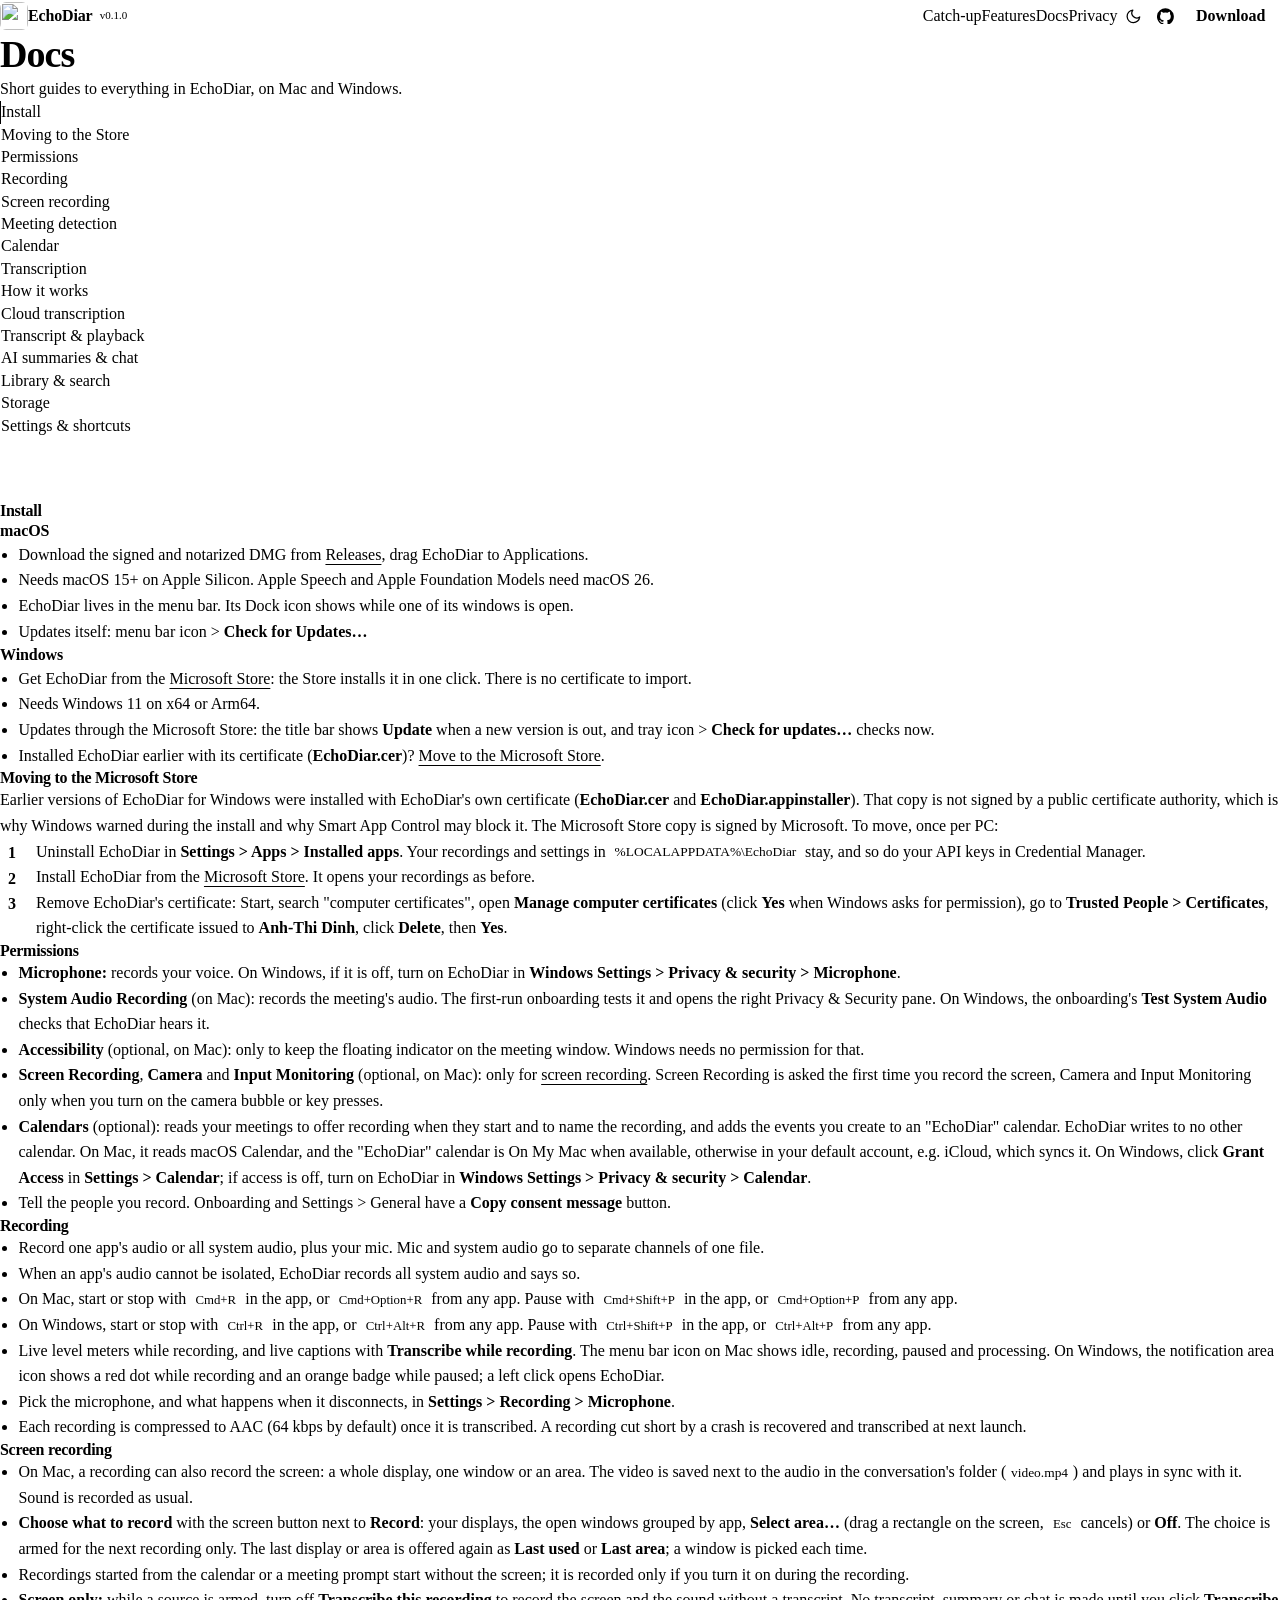
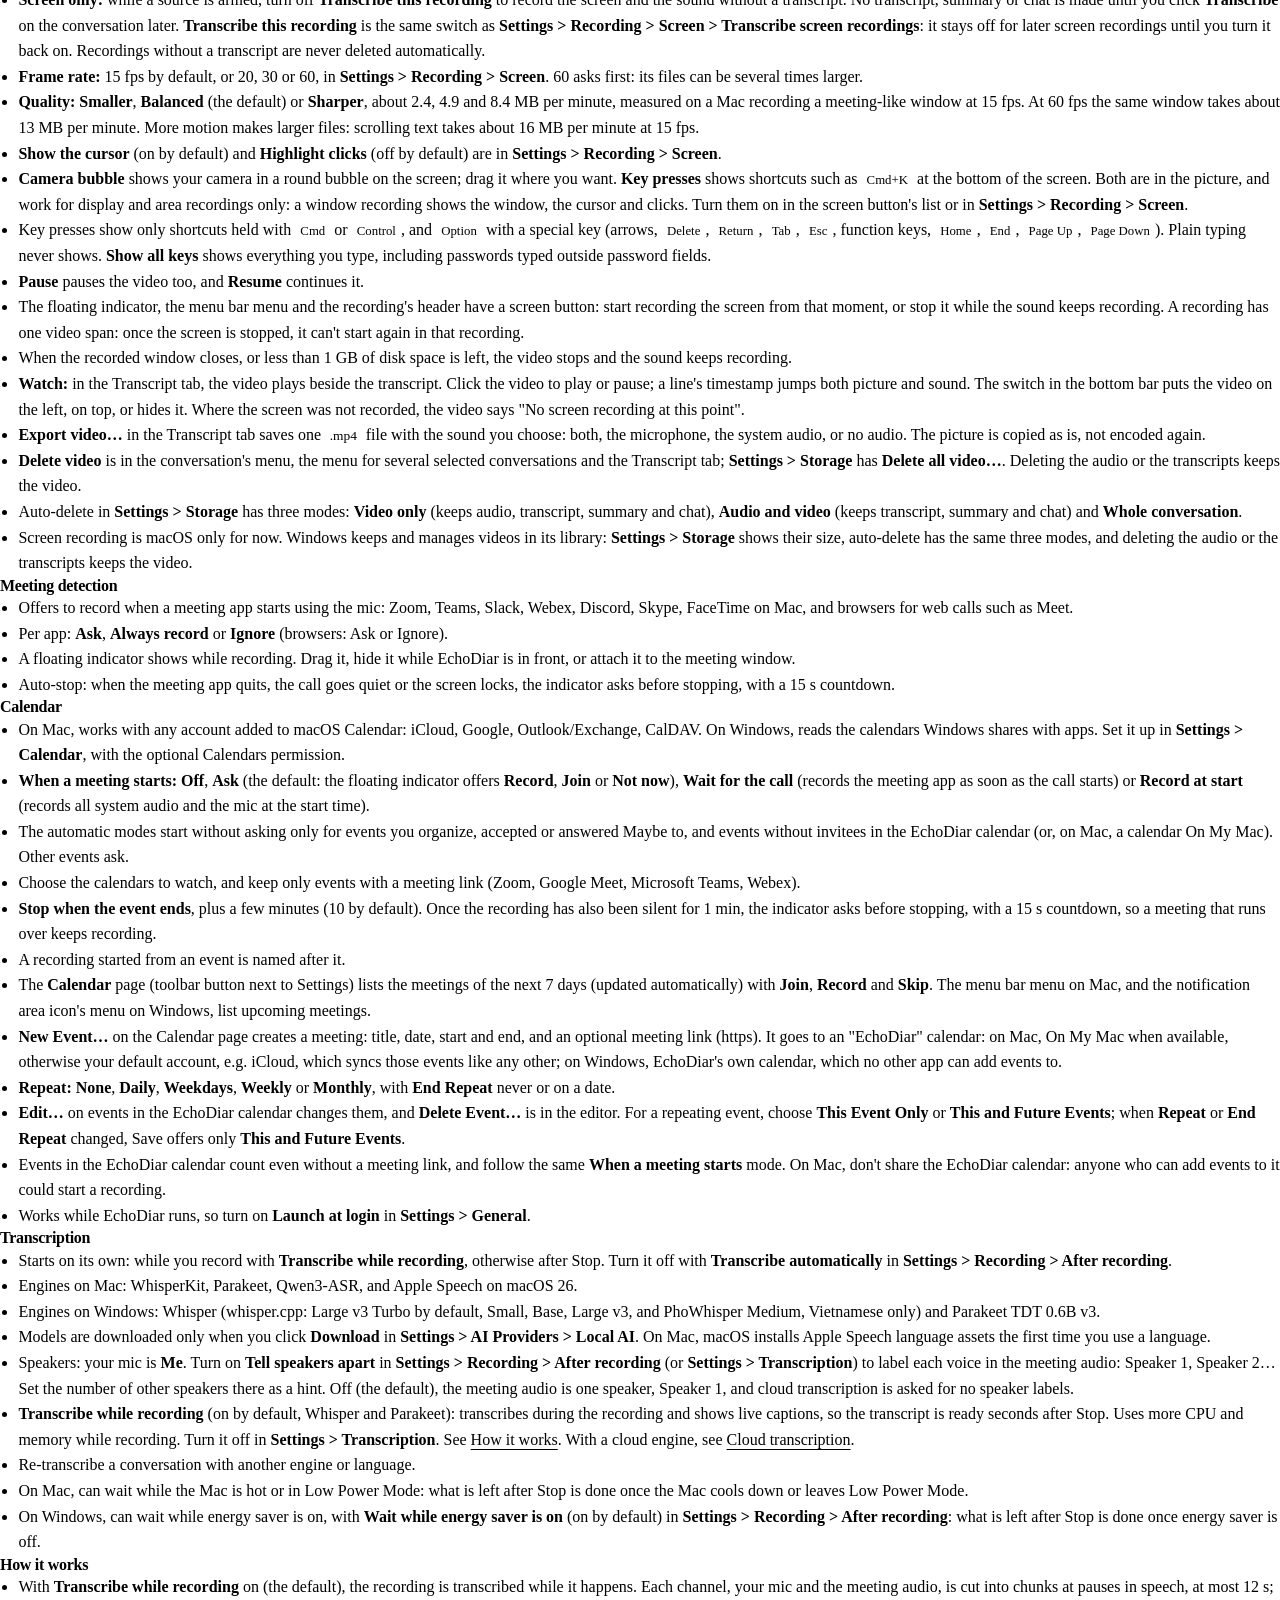
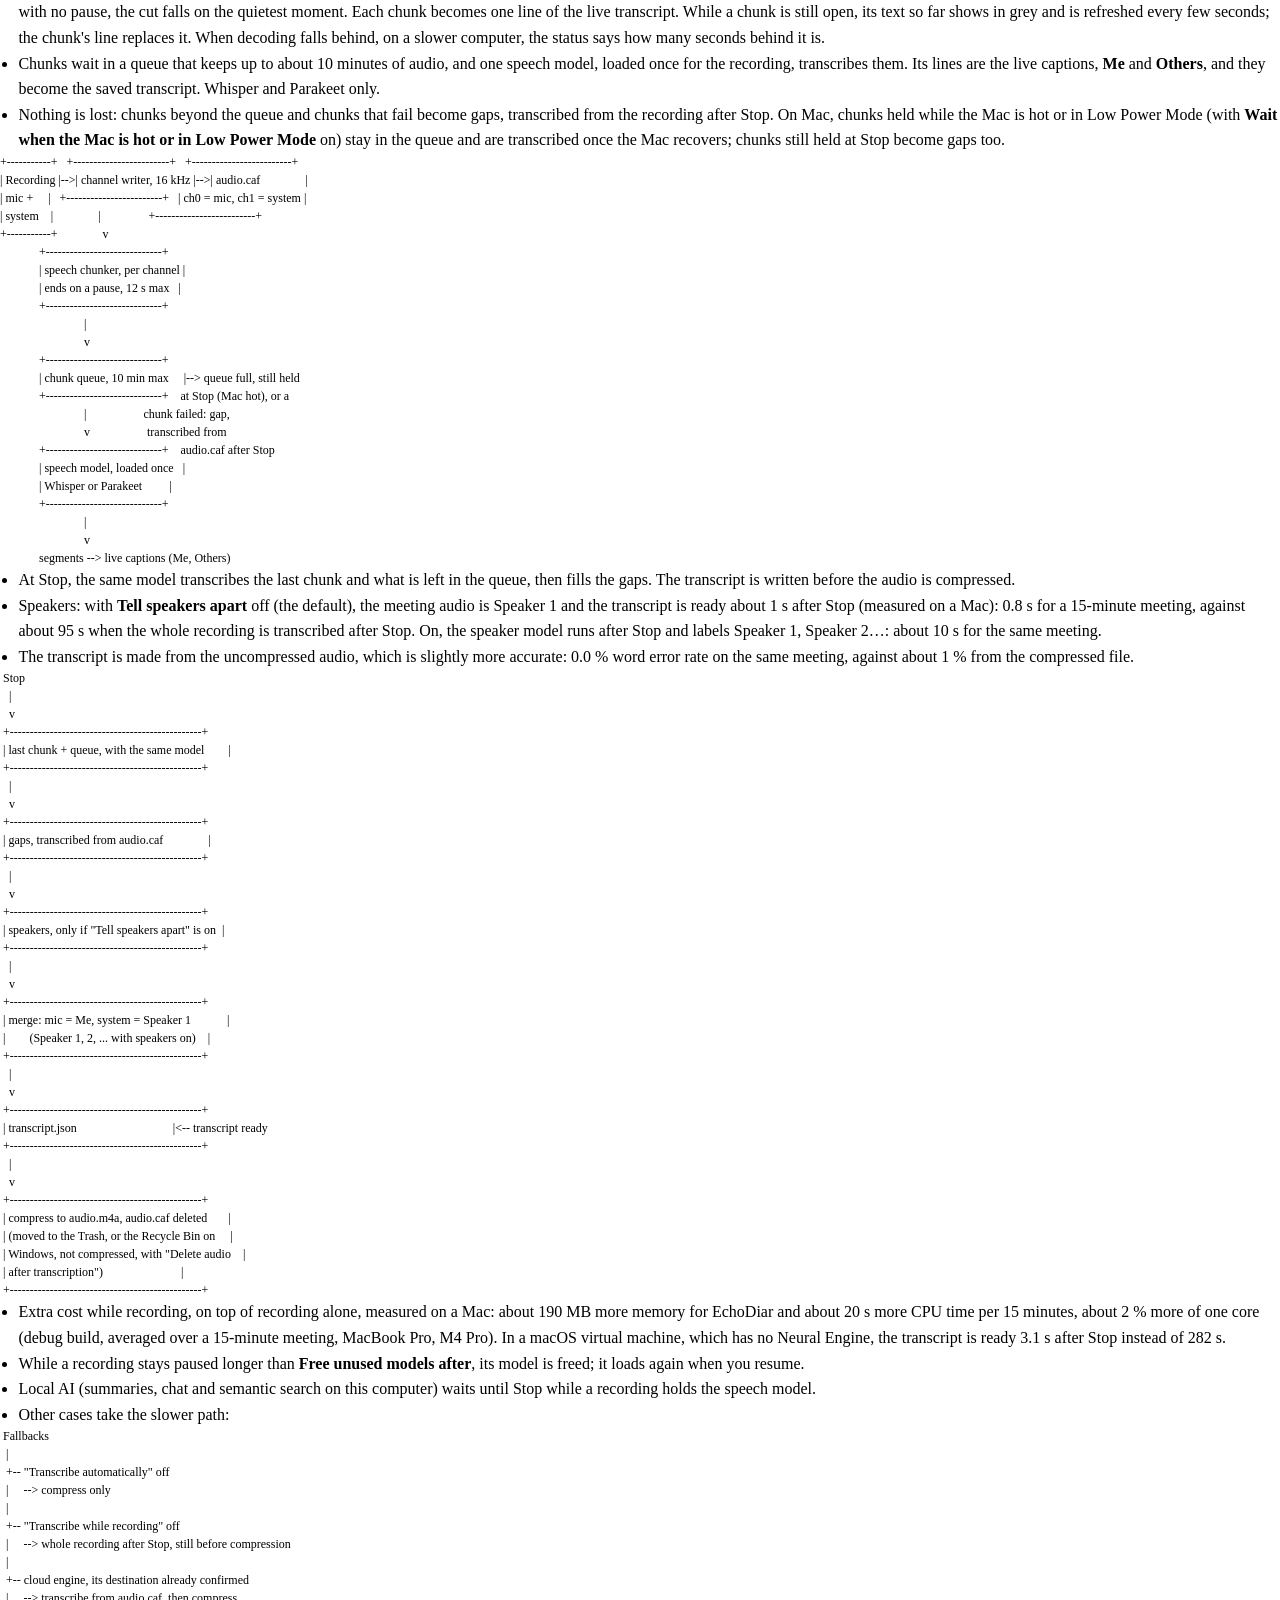
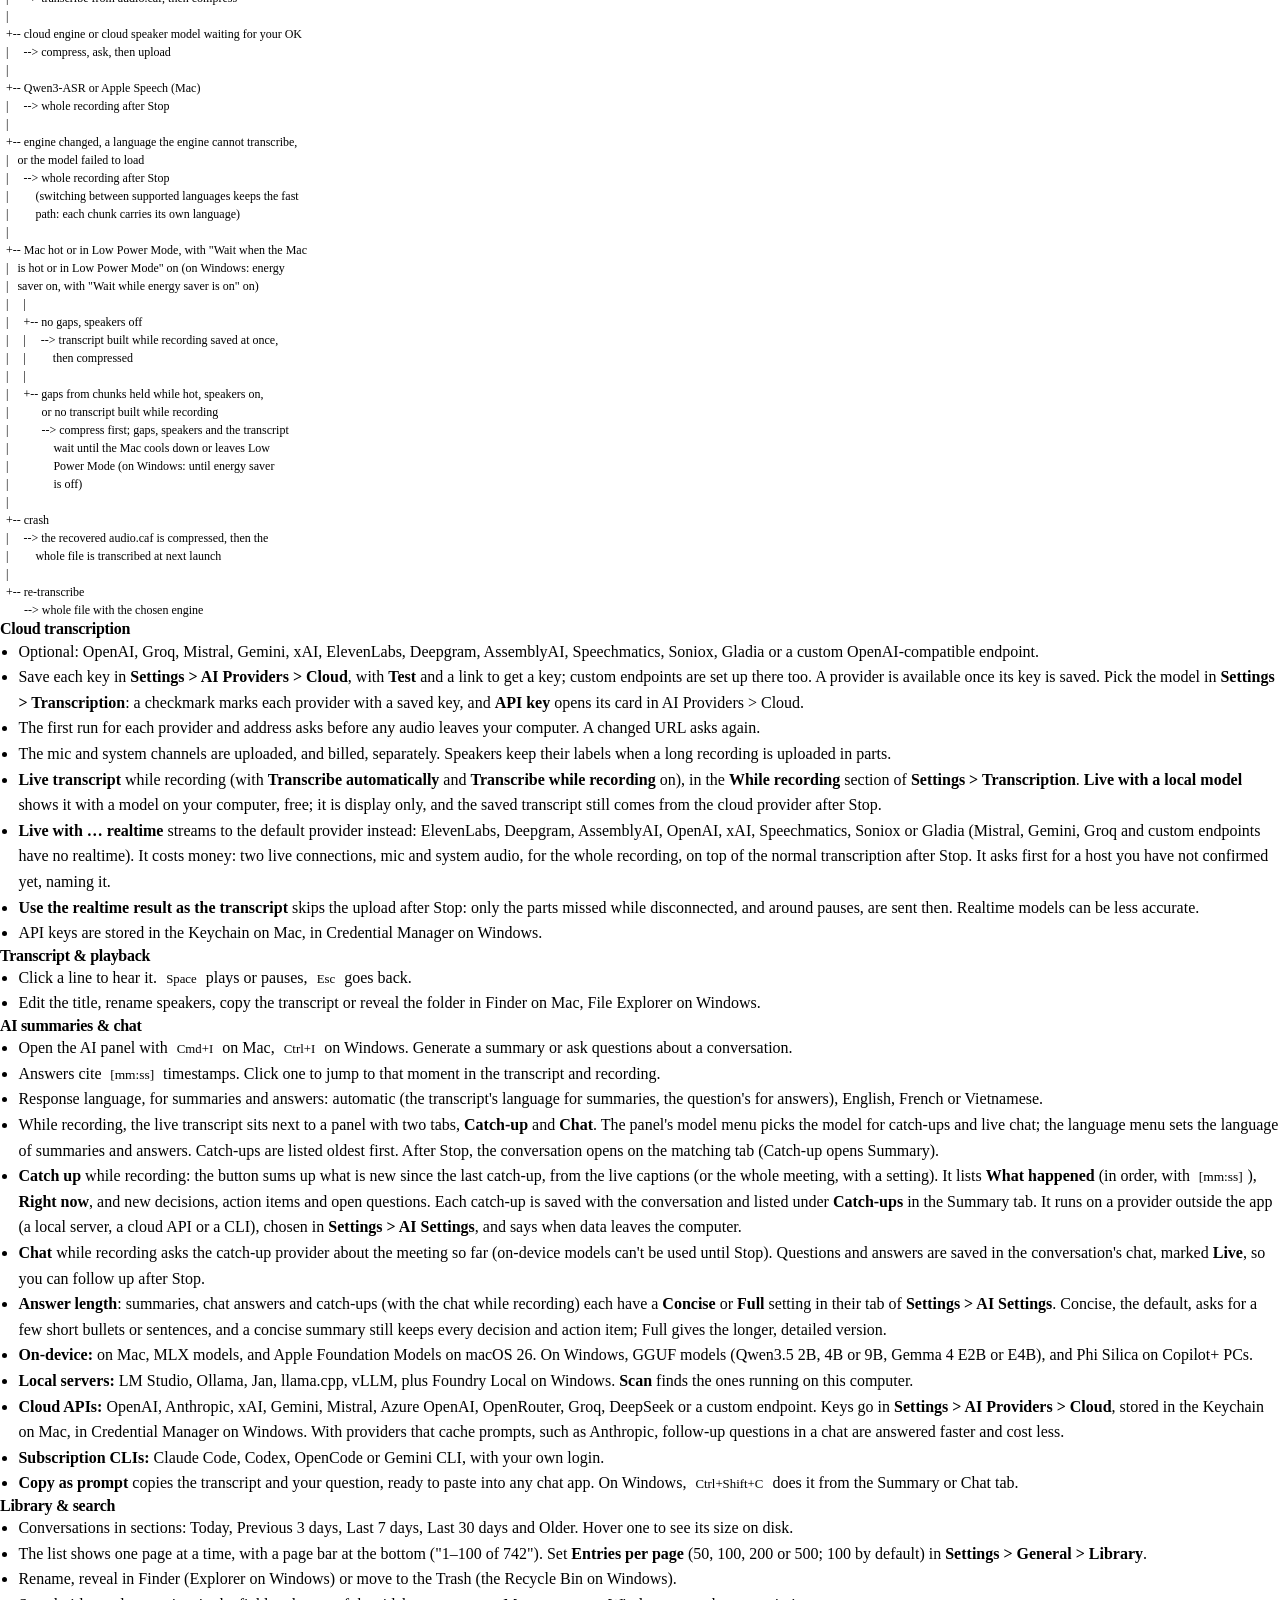
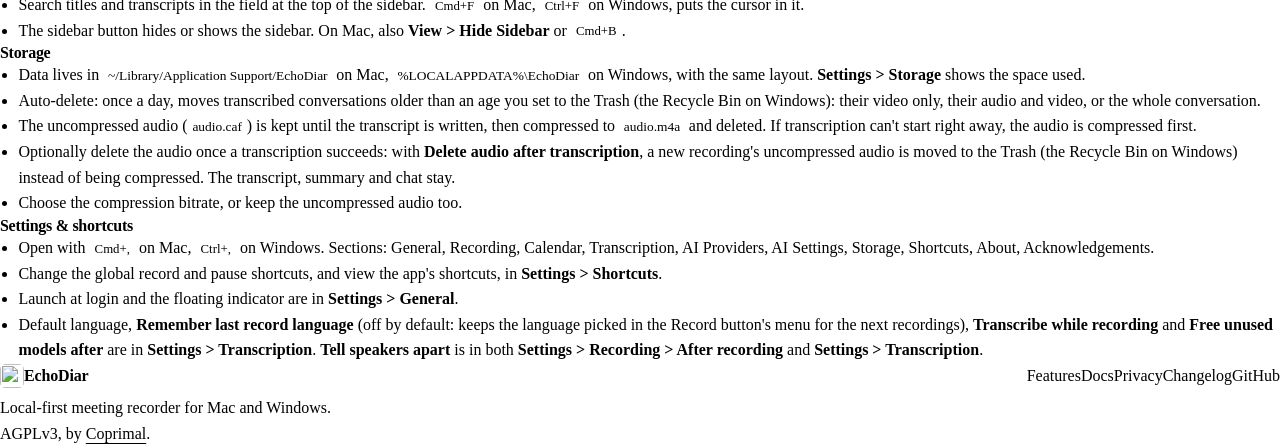
==== commit 4b6419ea: "docs(screen): phase 8/8 screen recording docs and website" ====
--- a/website/docs.html
+++ b/website/docs.html
@@ -86,6 +86,7 @@
               <li><a href="#windows-warnings">Moving to the Store</a></li>
               <li><a href="#permissions">Permissions</a></li>
               <li><a href="#recording">Recording</a></li>
+              <li><a href="#screen-recording">Screen recording</a></li>
               <li><a href="#meetings">Meeting detection</a></li>
               <li><a href="#calendar">Calendar</a></li>
               <li><a href="#transcription">Transcription</a></li>
@@ -136,6 +137,7 @@
             <li><strong>Microphone:</strong> records your voice. On Windows, if it is off, turn on EchoDiar in <strong>Windows Settings &gt; Privacy &amp; security &gt; Microphone</strong>.</li>
             <li><strong>System Audio Recording</strong> (on Mac): records the meeting's audio. The first-run onboarding tests it and opens the right Privacy &amp; Security pane. On Windows, the onboarding's <strong>Test System Audio</strong> checks that EchoDiar hears it.</li>
             <li><strong>Accessibility</strong> (optional, on Mac): only to keep the floating indicator on the meeting window. Windows needs no permission for that.</li>
+            <li><strong>Screen Recording</strong>, <strong>Camera</strong> and <strong>Input Monitoring</strong> (optional, on Mac): only for <a href="#screen-recording">screen recording</a>. Screen Recording is asked the first time you record the screen, Camera and Input Monitoring only when you turn on the camera bubble or key presses.</li>
             <li><strong>Calendars</strong> (optional): reads your meetings to offer recording when they start and to name the recording, and adds the events you create to an "EchoDiar" calendar. EchoDiar writes to no other calendar. On Mac, it reads macOS Calendar, and the "EchoDiar" calendar is On My Mac when available, otherwise in your default account, e.g. iCloud, which syncs it. On Windows, click <strong>Grant Access</strong> in <strong>Settings &gt; Calendar</strong>; if access is off, turn on EchoDiar in <strong>Windows Settings &gt; Privacy &amp; security &gt; Calendar</strong>.</li>
             <li>Tell the people you record. Onboarding and Settings &gt; General have a <strong>Copy consent message</strong> button.</li>
 </ul>
@@ -151,6 +153,29 @@
             <li>Live level meters while recording, and live captions with <strong>Transcribe while recording</strong>. The menu bar icon on Mac shows idle, recording, paused and processing. On Windows, the notification area icon shows a red dot while recording and an orange badge while paused; a left click opens EchoDiar.</li>
             <li>Pick the microphone, and what happens when it disconnects, in <strong>Settings &gt; Recording &gt; Microphone</strong>.</li>
             <li>Each recording is compressed to AAC (64 kbps by default) once it is transcribed. A recording cut short by a crash is recovered and transcribed at next launch.</li>
+</ul>
+          </section>
+
+          <section id="screen-recording" class="doc">
+            <h2>Screen recording</h2>
+<ul class="list">
+            <li>On Mac, a recording can also record the screen: a whole display, one window or an area. The video is saved next to the audio in the conversation's folder (<code>video.mp4</code>) and plays in sync with it. Sound is recorded as usual.</li>
+            <li><strong>Choose what to record</strong> with the screen button next to <strong>Record</strong>: your displays, the open windows grouped by app, <strong>Select area…</strong> (drag a rectangle on the screen, <kbd>Esc</kbd> cancels) or <strong>Off</strong>. The choice is armed for the next recording only. The last display or area is offered again as <strong>Last used</strong> or <strong>Last area</strong>; a window is picked each time.</li>
+            <li>Recordings started from the calendar or a meeting prompt start without the screen; it is recorded only if you turn it on during the recording.</li>
+            <li><strong>Screen only:</strong> while a source is armed, turn off <strong>Transcribe this recording</strong> to record the screen and the sound without a transcript. No transcript, summary or chat is made until you click <strong>Transcribe</strong> on the conversation later. <strong>Transcribe this recording</strong> is the same switch as <strong>Settings &gt; Recording &gt; Screen &gt; Transcribe screen recordings</strong>: it stays off for later screen recordings until you turn it back on. Recordings without a transcript are never deleted automatically.</li>
+            <li><strong>Frame rate:</strong> 15 fps by default, or 20, 30 or 60, in <strong>Settings &gt; Recording &gt; Screen</strong>. 60 asks first: its files can be several times larger.</li>
+            <li><strong>Quality:</strong> <strong>Smaller</strong>, <strong>Balanced</strong> (the default) or <strong>Sharper</strong>, about 2.4, 4.9 and 8.4 MB per minute, measured on a Mac recording a meeting-like window at 15 fps. At 60 fps the same window takes about 13 MB per minute. More motion makes larger files: scrolling text takes about 16 MB per minute at 15 fps.</li>
+            <li><strong>Show the cursor</strong> (on by default) and <strong>Highlight clicks</strong> (off by default) are in <strong>Settings &gt; Recording &gt; Screen</strong>.</li>
+            <li><strong>Camera bubble</strong> shows your camera in a round bubble on the screen; drag it where you want. <strong>Key presses</strong> shows shortcuts such as <kbd>Cmd+K</kbd> at the bottom of the screen. Both are in the picture, and work for display and area recordings only: a window recording shows the window, the cursor and clicks. Turn them on in the screen button's list or in <strong>Settings &gt; Recording &gt; Screen</strong>.</li>
+            <li>Key presses show only shortcuts held with <kbd>Cmd</kbd> or <kbd>Control</kbd>, and <kbd>Option</kbd> with a special key (arrows, <kbd>Delete</kbd>, <kbd>Return</kbd>, <kbd>Tab</kbd>, <kbd>Esc</kbd>, function keys, <kbd>Home</kbd>, <kbd>End</kbd>, <kbd>Page Up</kbd>, <kbd>Page Down</kbd>). Plain typing never shows. <strong>Show all keys</strong> shows everything you type, including passwords typed outside password fields.</li>
+            <li><strong>Pause</strong> pauses the video too, and <strong>Resume</strong> continues it.</li>
+            <li>The floating indicator, the menu bar menu and the recording's header have a screen button: start recording the screen from that moment, or stop it while the sound keeps recording. A recording has one video span: once the screen is stopped, it can't start again in that recording.</li>
+            <li>When the recorded window closes, or less than 1 GB of disk space is left, the video stops and the sound keeps recording.</li>
+            <li><strong>Watch:</strong> in the Transcript tab, the video plays beside the transcript. Click the video to play or pause; a line's timestamp jumps both picture and sound. The switch in the bottom bar puts the video on the left, on top, or hides it. Where the screen was not recorded, the video says "No screen recording at this point".</li>
+            <li><strong>Export video…</strong> in the Transcript tab saves one <code>.mp4</code> file with the sound you choose: both, the microphone, the system audio, or no audio. The picture is copied as is, not encoded again.</li>
+            <li><strong>Delete video</strong> is in the conversation's menu, the menu for several selected conversations and the Transcript tab; <strong>Settings &gt; Storage</strong> has <strong>Delete all video…</strong>. Deleting the audio or the transcripts keeps the video.</li>
+            <li>Auto-delete in <strong>Settings &gt; Storage</strong> has three modes: <strong>Video only</strong> (keeps audio, transcript, summary and chat), <strong>Audio and video</strong> (keeps transcript, summary and chat) and <strong>Whole conversation</strong>.</li>
+            <li>Screen recording is macOS only for now. Windows keeps and manages videos in its library: <strong>Settings &gt; Storage</strong> shows their size, auto-delete has the same three modes, and deleting the audio or the transcripts keeps the video.</li>
 </ul>
           </section>
 
@@ -374,7 +399,7 @@
             <h2>Storage</h2>
 <ul class="list">
             <li>Data lives in <code>~/Library/Application Support/EchoDiar</code> on Mac, <code>%LOCALAPPDATA%\EchoDiar</code> on Windows, with the same layout. <strong>Settings &gt; Storage</strong> shows the space used.</li>
-            <li>Auto-delete: once a day, moves transcribed conversations older than an age you set to the Trash (the Recycle Bin on Windows), whole or audio only.</li>
+            <li>Auto-delete: once a day, moves transcribed conversations older than an age you set to the Trash (the Recycle Bin on Windows): their video only, their audio and video, or the whole conversation.</li>
             <li>The uncompressed audio (<code>audio.caf</code>) is kept until the transcript is written, then compressed to <code>audio.m4a</code> and deleted. If transcription can't start right away, the audio is compressed first.</li>
             <li>Optionally delete the audio once a transcription succeeds: with <strong>Delete audio after transcription</strong>, a new recording's uncompressed audio is moved to the Trash (the Recycle Bin on Windows) instead of being compressed. The transcript, summary and chat stay.</li>
             <li>Choose the compression bitrate, or keep the uncompressed audio too.</li>
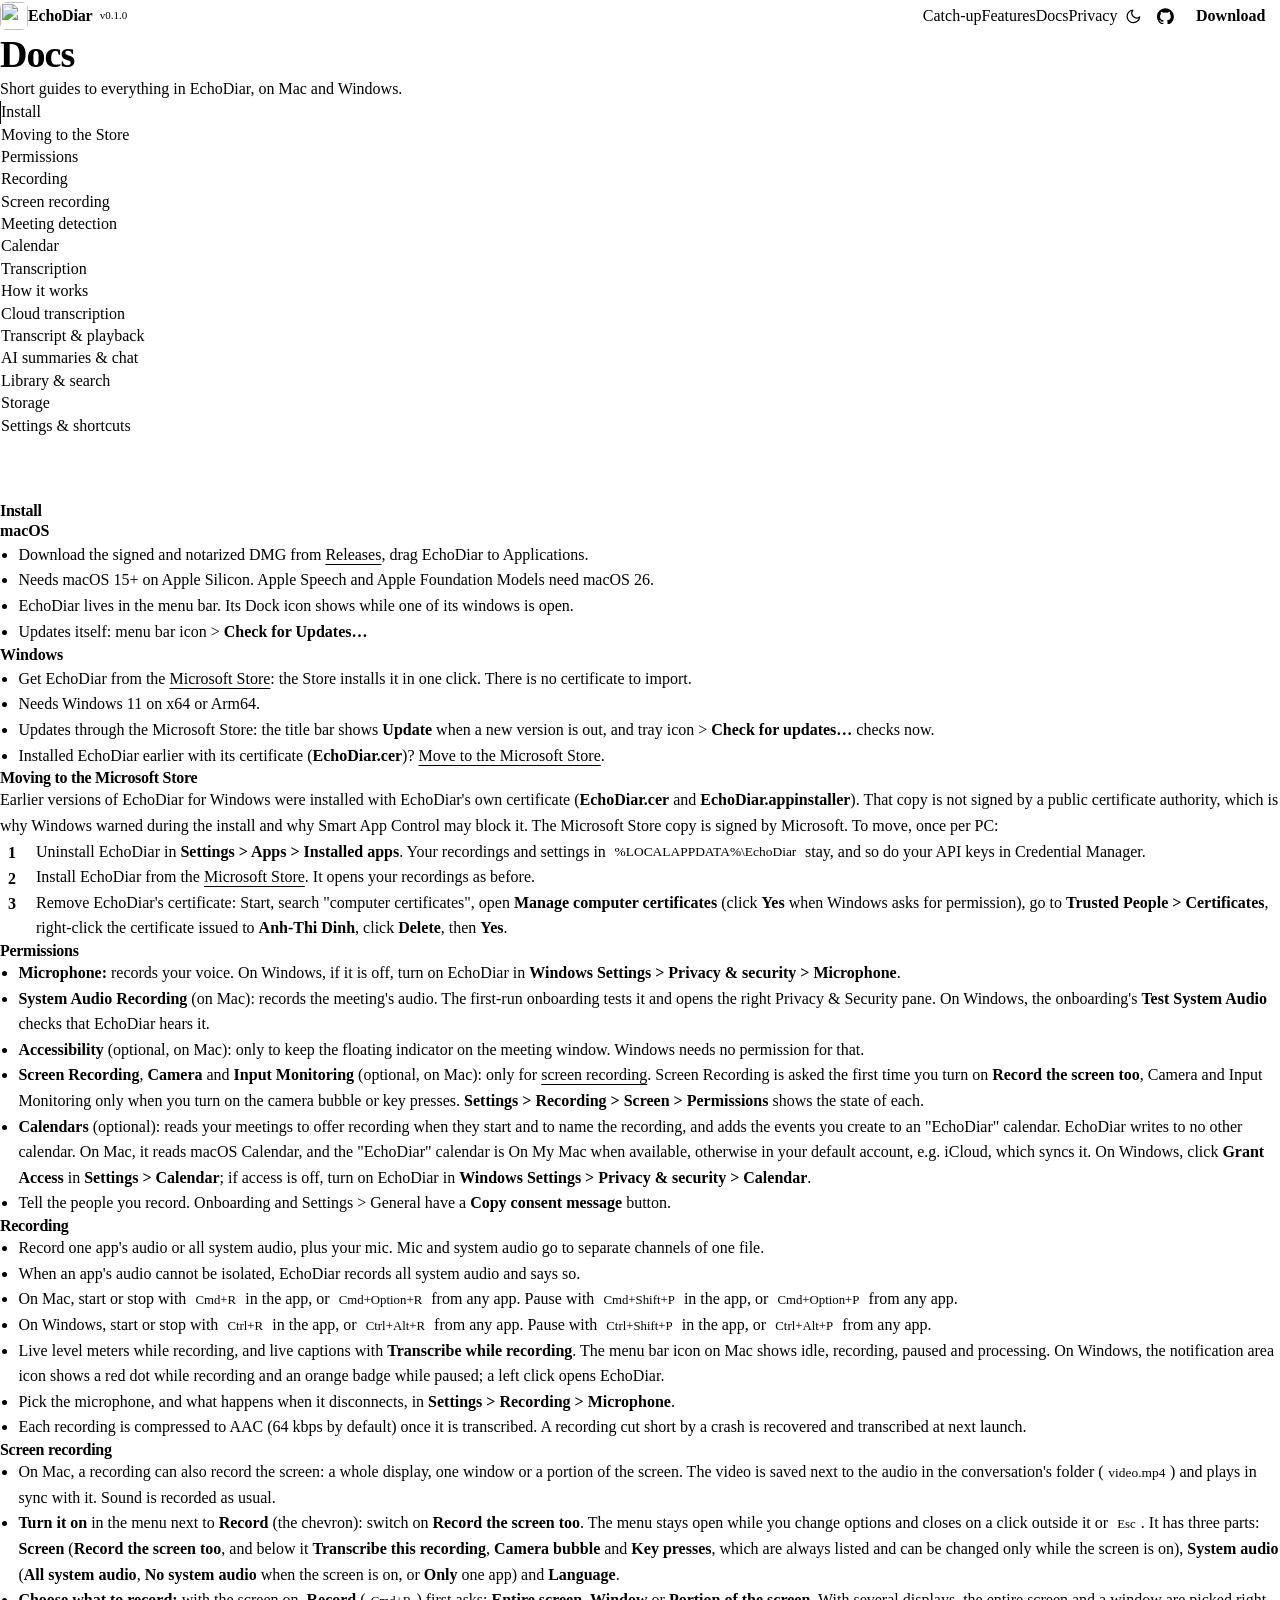
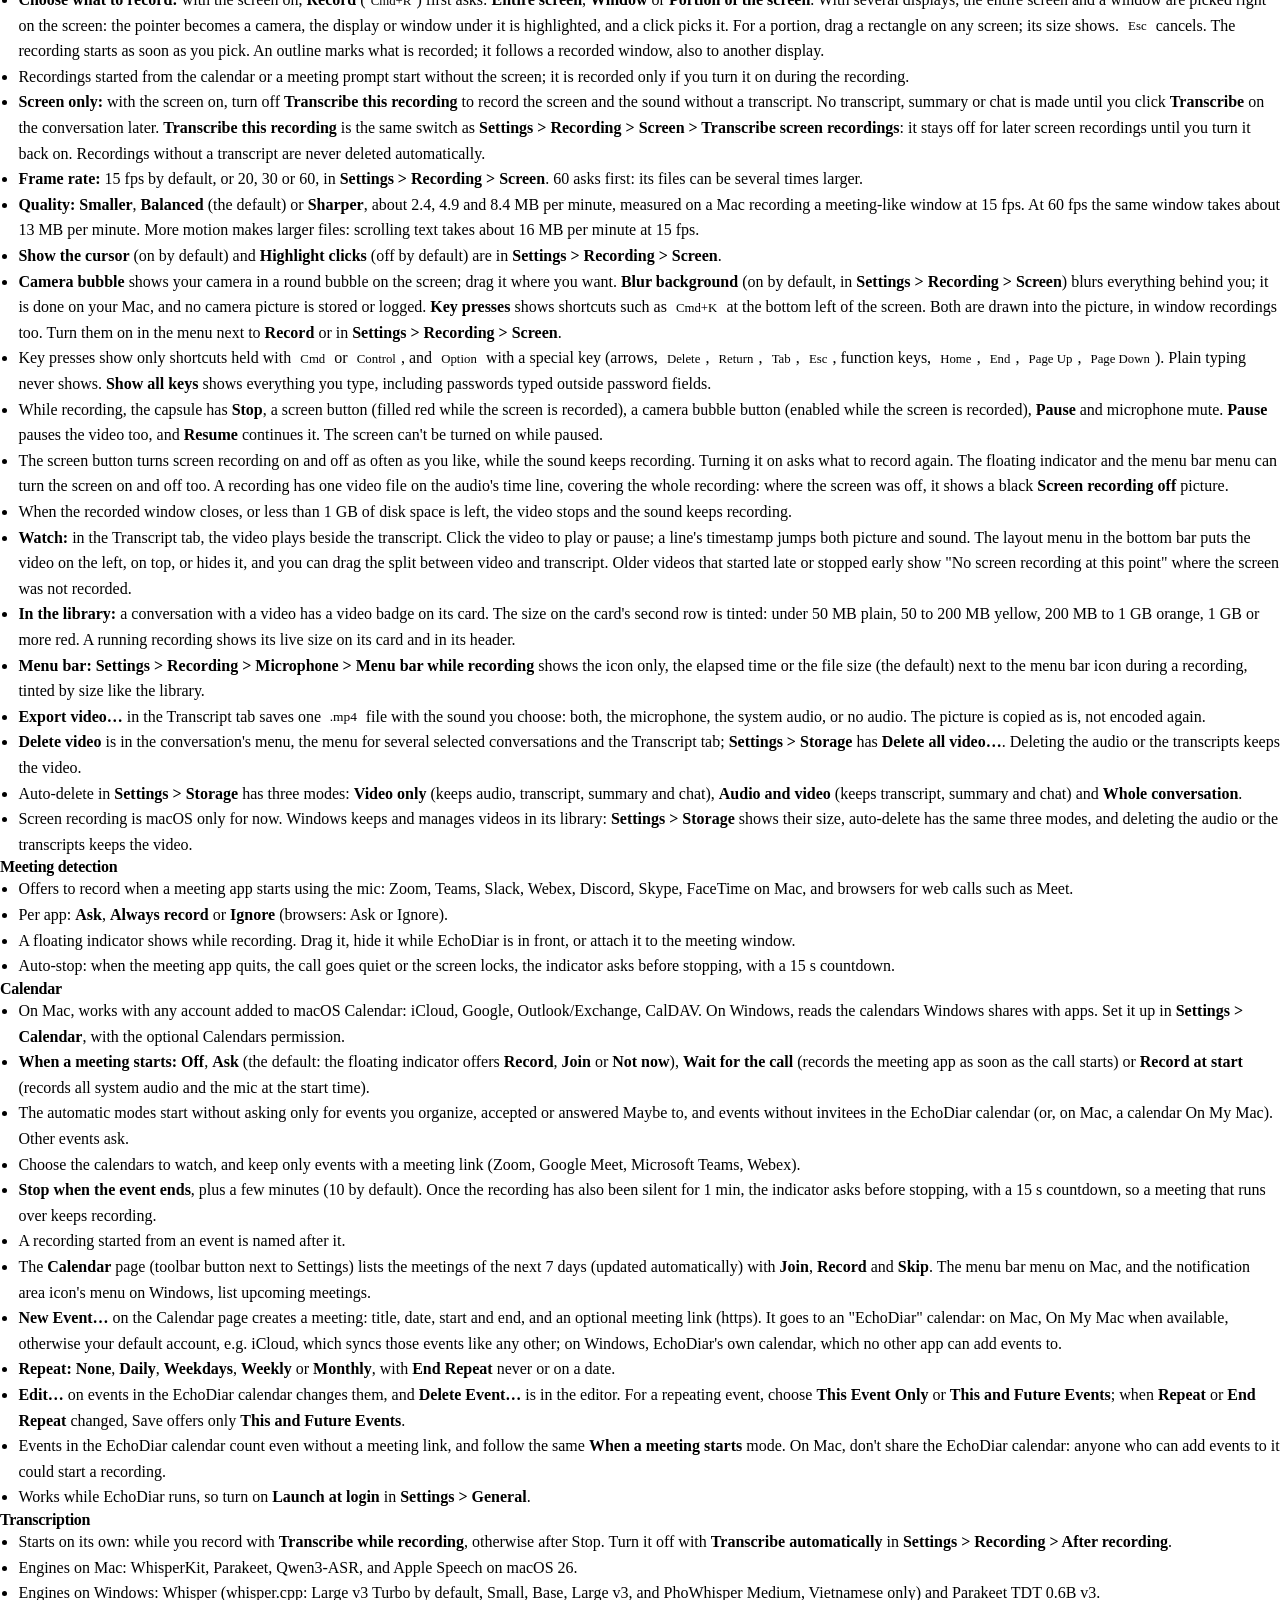
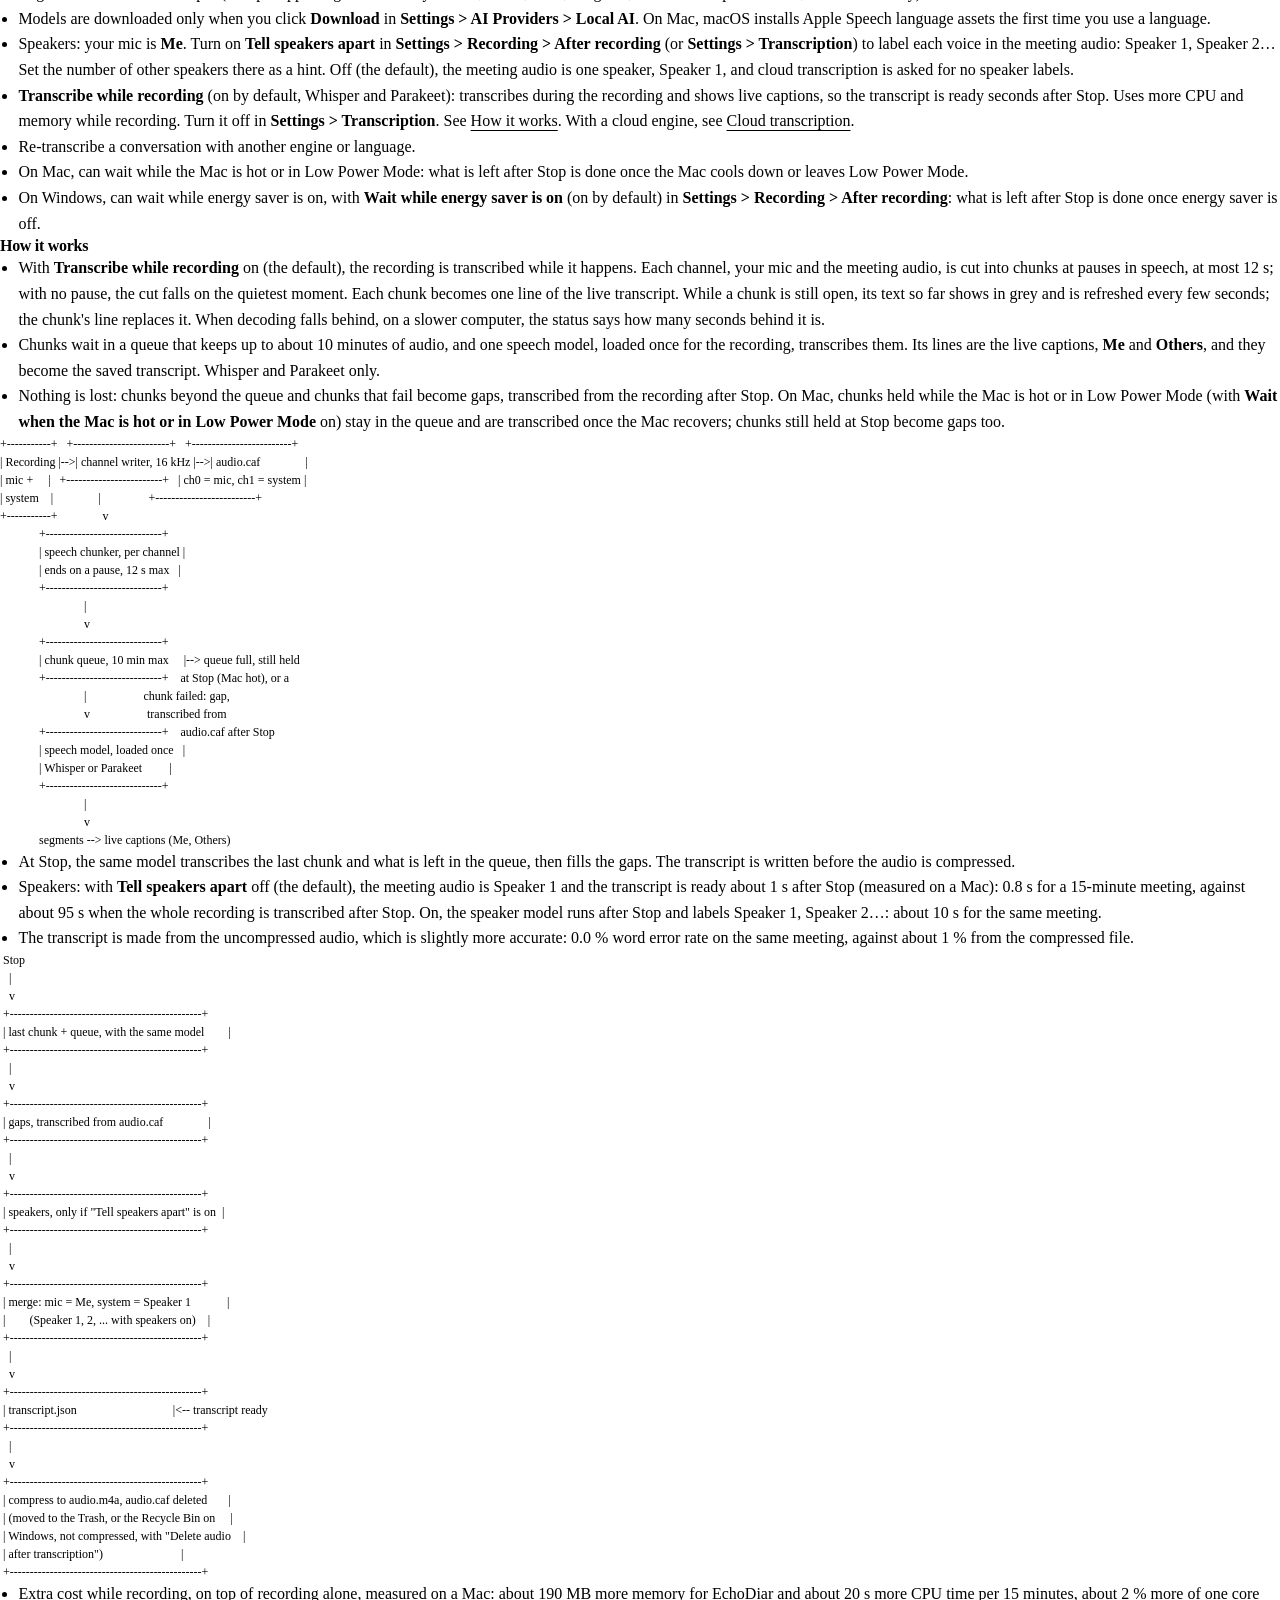
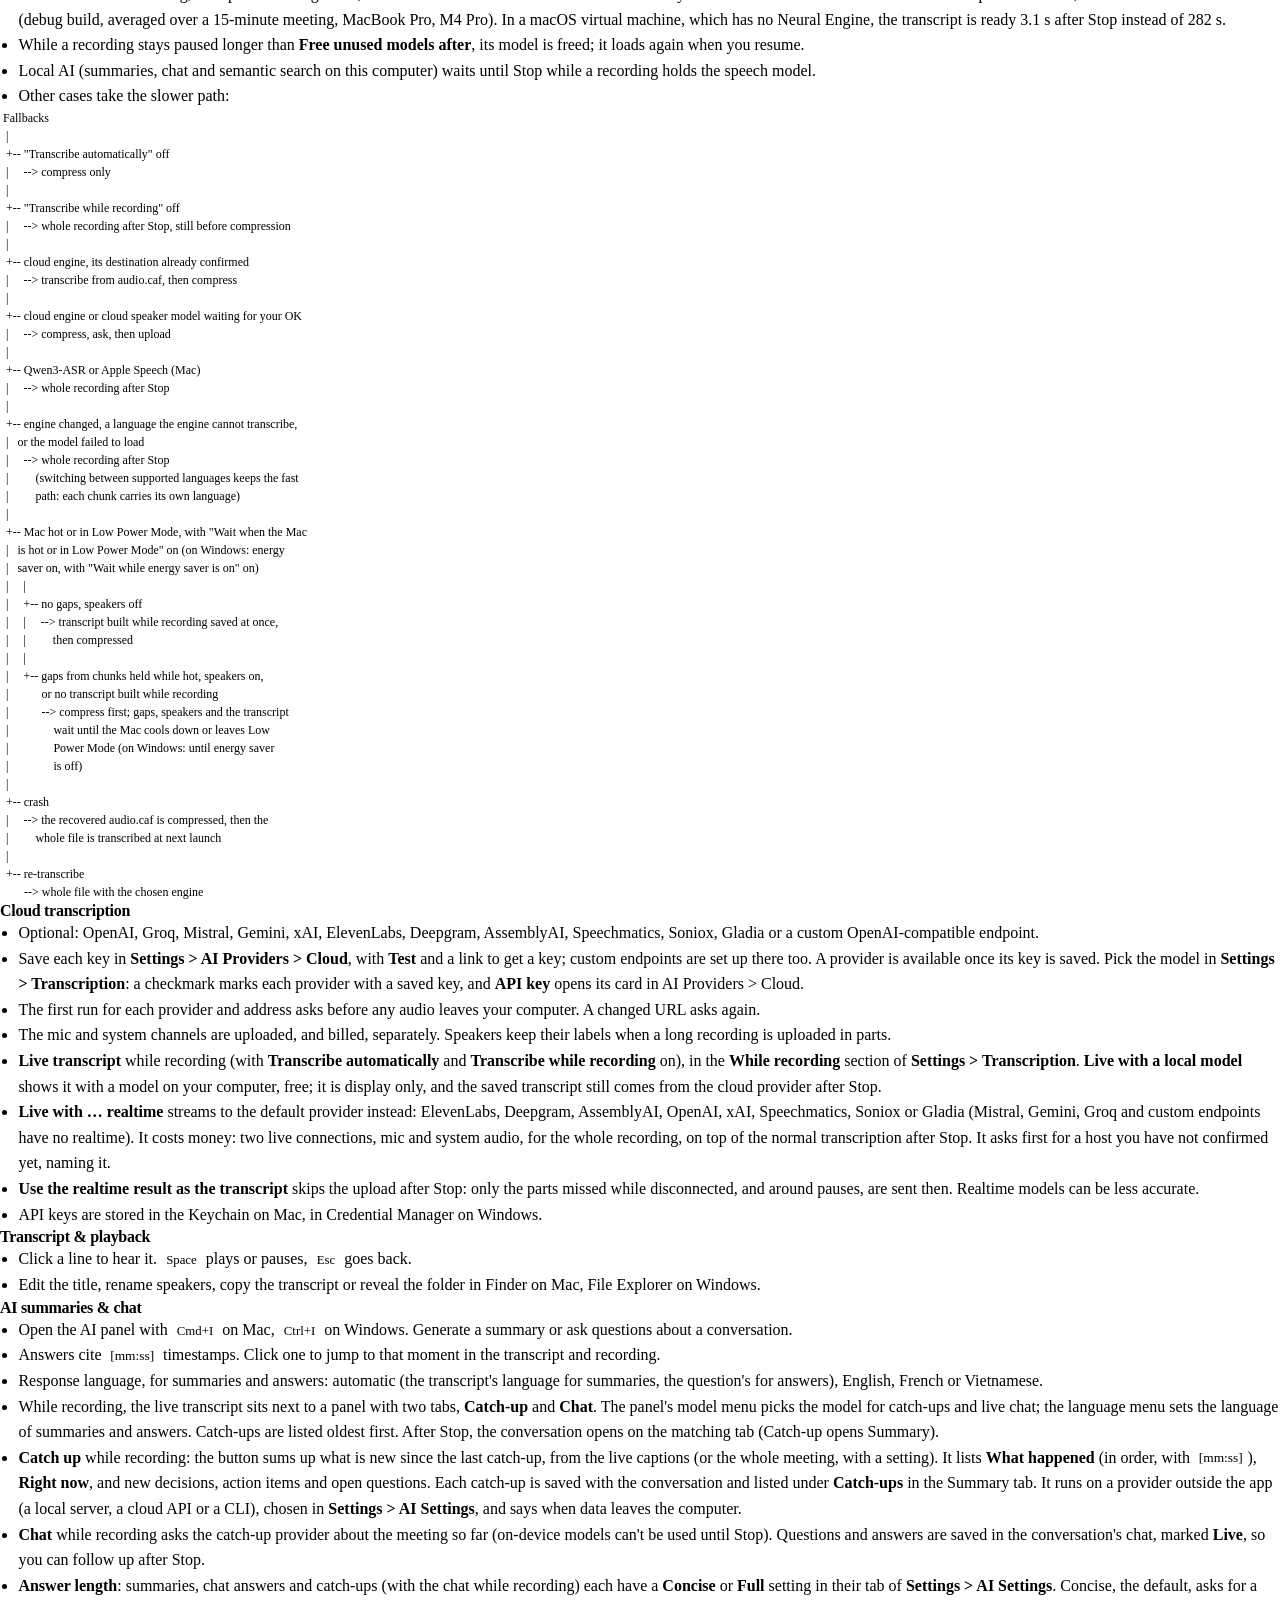
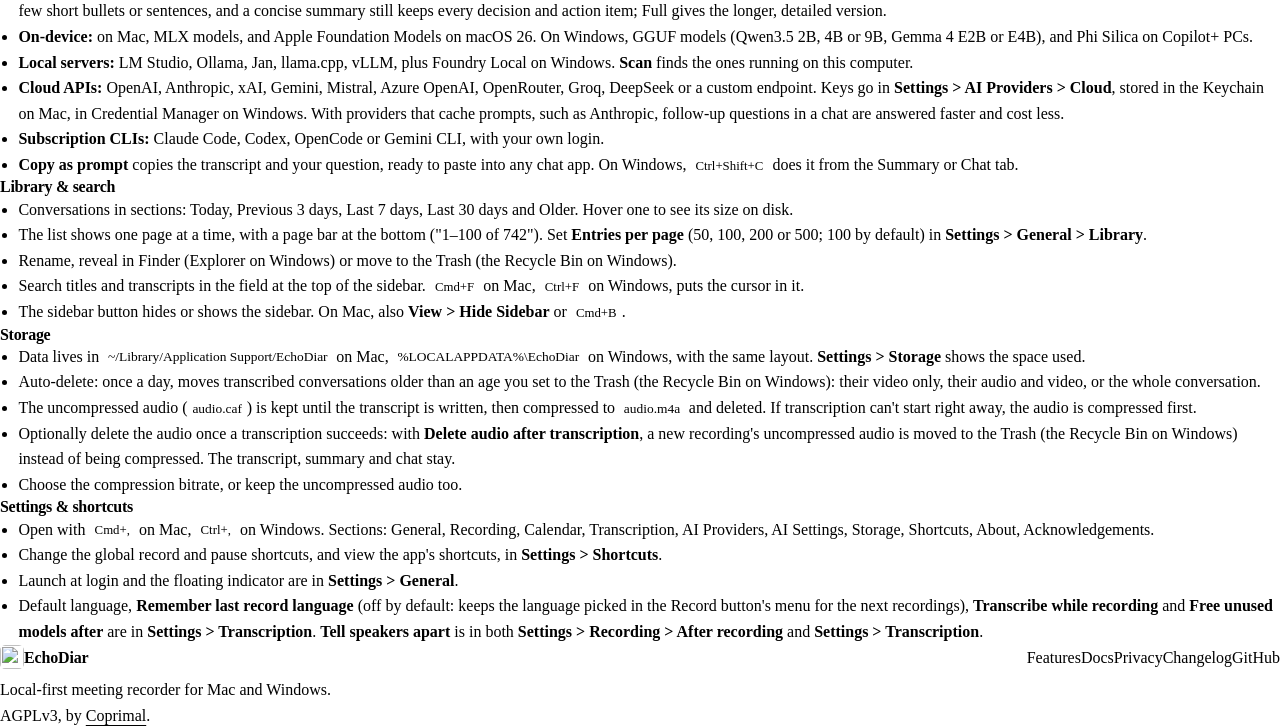
==== commit 75a35d7e: "docs(screen): describe the current screen recording flow and add it to the landing page" ====
--- a/website/docs.html
+++ b/website/docs.html
@@ -137,7 +137,7 @@
             <li><strong>Microphone:</strong> records your voice. On Windows, if it is off, turn on EchoDiar in <strong>Windows Settings &gt; Privacy &amp; security &gt; Microphone</strong>.</li>
             <li><strong>System Audio Recording</strong> (on Mac): records the meeting's audio. The first-run onboarding tests it and opens the right Privacy &amp; Security pane. On Windows, the onboarding's <strong>Test System Audio</strong> checks that EchoDiar hears it.</li>
             <li><strong>Accessibility</strong> (optional, on Mac): only to keep the floating indicator on the meeting window. Windows needs no permission for that.</li>
-            <li><strong>Screen Recording</strong>, <strong>Camera</strong> and <strong>Input Monitoring</strong> (optional, on Mac): only for <a href="#screen-recording">screen recording</a>. Screen Recording is asked the first time you record the screen, Camera and Input Monitoring only when you turn on the camera bubble or key presses.</li>
+            <li><strong>Screen Recording</strong>, <strong>Camera</strong> and <strong>Input Monitoring</strong> (optional, on Mac): only for <a href="#screen-recording">screen recording</a>. Screen Recording is asked the first time you turn on <strong>Record the screen too</strong>, Camera and Input Monitoring only when you turn on the camera bubble or key presses. <strong>Settings &gt; Recording &gt; Screen &gt; Permissions</strong> shows the state of each.</li>
             <li><strong>Calendars</strong> (optional): reads your meetings to offer recording when they start and to name the recording, and adds the events you create to an "EchoDiar" calendar. EchoDiar writes to no other calendar. On Mac, it reads macOS Calendar, and the "EchoDiar" calendar is On My Mac when available, otherwise in your default account, e.g. iCloud, which syncs it. On Windows, click <strong>Grant Access</strong> in <strong>Settings &gt; Calendar</strong>; if access is off, turn on EchoDiar in <strong>Windows Settings &gt; Privacy &amp; security &gt; Calendar</strong>.</li>
             <li>Tell the people you record. Onboarding and Settings &gt; General have a <strong>Copy consent message</strong> button.</li>
 </ul>
@@ -159,19 +159,22 @@
           <section id="screen-recording" class="doc">
             <h2>Screen recording</h2>
 <ul class="list">
-            <li>On Mac, a recording can also record the screen: a whole display, one window or an area. The video is saved next to the audio in the conversation's folder (<code>video.mp4</code>) and plays in sync with it. Sound is recorded as usual.</li>
-            <li><strong>Choose what to record</strong> with the screen button next to <strong>Record</strong>: your displays, the open windows grouped by app, <strong>Select area…</strong> (drag a rectangle on the screen, <kbd>Esc</kbd> cancels) or <strong>Off</strong>. The choice is armed for the next recording only. The last display or area is offered again as <strong>Last used</strong> or <strong>Last area</strong>; a window is picked each time.</li>
+            <li>On Mac, a recording can also record the screen: a whole display, one window or a portion of the screen. The video is saved next to the audio in the conversation's folder (<code>video.mp4</code>) and plays in sync with it. Sound is recorded as usual.</li>
+            <li><strong>Turn it on</strong> in the menu next to <strong>Record</strong> (the chevron): switch on <strong>Record the screen too</strong>. The menu stays open while you change options and closes on a click outside it or <kbd>Esc</kbd>. It has three parts: <strong>Screen</strong> (<strong>Record the screen too</strong>, and below it <strong>Transcribe this recording</strong>, <strong>Camera bubble</strong> and <strong>Key presses</strong>, which are always listed and can be changed only while the screen is on), <strong>System audio</strong> (<strong>All system audio</strong>, <strong>No system audio</strong> when the screen is on, or <strong>Only</strong> one app) and <strong>Language</strong>.</li>
+            <li><strong>Choose what to record:</strong> with the screen on, <strong>Record</strong> (<kbd>Cmd+R</kbd>) first asks: <strong>Entire screen</strong>, <strong>Window</strong> or <strong>Portion of the screen</strong>. With several displays, the entire screen and a window are picked right on the screen: the pointer becomes a camera, the display or window under it is highlighted, and a click picks it. For a portion, drag a rectangle on any screen; its size shows. <kbd>Esc</kbd> cancels. The recording starts as soon as you pick. An outline marks what is recorded; it follows a recorded window, also to another display.</li>
             <li>Recordings started from the calendar or a meeting prompt start without the screen; it is recorded only if you turn it on during the recording.</li>
-            <li><strong>Screen only:</strong> while a source is armed, turn off <strong>Transcribe this recording</strong> to record the screen and the sound without a transcript. No transcript, summary or chat is made until you click <strong>Transcribe</strong> on the conversation later. <strong>Transcribe this recording</strong> is the same switch as <strong>Settings &gt; Recording &gt; Screen &gt; Transcribe screen recordings</strong>: it stays off for later screen recordings until you turn it back on. Recordings without a transcript are never deleted automatically.</li>
+            <li><strong>Screen only:</strong> with the screen on, turn off <strong>Transcribe this recording</strong> to record the screen and the sound without a transcript. No transcript, summary or chat is made until you click <strong>Transcribe</strong> on the conversation later. <strong>Transcribe this recording</strong> is the same switch as <strong>Settings &gt; Recording &gt; Screen &gt; Transcribe screen recordings</strong>: it stays off for later screen recordings until you turn it back on. Recordings without a transcript are never deleted automatically.</li>
             <li><strong>Frame rate:</strong> 15 fps by default, or 20, 30 or 60, in <strong>Settings &gt; Recording &gt; Screen</strong>. 60 asks first: its files can be several times larger.</li>
             <li><strong>Quality:</strong> <strong>Smaller</strong>, <strong>Balanced</strong> (the default) or <strong>Sharper</strong>, about 2.4, 4.9 and 8.4 MB per minute, measured on a Mac recording a meeting-like window at 15 fps. At 60 fps the same window takes about 13 MB per minute. More motion makes larger files: scrolling text takes about 16 MB per minute at 15 fps.</li>
             <li><strong>Show the cursor</strong> (on by default) and <strong>Highlight clicks</strong> (off by default) are in <strong>Settings &gt; Recording &gt; Screen</strong>.</li>
-            <li><strong>Camera bubble</strong> shows your camera in a round bubble on the screen; drag it where you want. <strong>Key presses</strong> shows shortcuts such as <kbd>Cmd+K</kbd> at the bottom of the screen. Both are in the picture, and work for display and area recordings only: a window recording shows the window, the cursor and clicks. Turn them on in the screen button's list or in <strong>Settings &gt; Recording &gt; Screen</strong>.</li>
+            <li><strong>Camera bubble</strong> shows your camera in a round bubble on the screen; drag it where you want. <strong>Blur background</strong> (on by default, in <strong>Settings &gt; Recording &gt; Screen</strong>) blurs everything behind you; it is done on your Mac, and no camera picture is stored or logged. <strong>Key presses</strong> shows shortcuts such as <kbd>Cmd+K</kbd> at the bottom left of the screen. Both are drawn into the picture, in window recordings too. Turn them on in the menu next to <strong>Record</strong> or in <strong>Settings &gt; Recording &gt; Screen</strong>.</li>
             <li>Key presses show only shortcuts held with <kbd>Cmd</kbd> or <kbd>Control</kbd>, and <kbd>Option</kbd> with a special key (arrows, <kbd>Delete</kbd>, <kbd>Return</kbd>, <kbd>Tab</kbd>, <kbd>Esc</kbd>, function keys, <kbd>Home</kbd>, <kbd>End</kbd>, <kbd>Page Up</kbd>, <kbd>Page Down</kbd>). Plain typing never shows. <strong>Show all keys</strong> shows everything you type, including passwords typed outside password fields.</li>
-            <li><strong>Pause</strong> pauses the video too, and <strong>Resume</strong> continues it.</li>
-            <li>The floating indicator, the menu bar menu and the recording's header have a screen button: start recording the screen from that moment, or stop it while the sound keeps recording. A recording has one video span: once the screen is stopped, it can't start again in that recording.</li>
+            <li>While recording, the capsule has <strong>Stop</strong>, a screen button (filled red while the screen is recorded), a camera bubble button (enabled while the screen is recorded), <strong>Pause</strong> and microphone mute. <strong>Pause</strong> pauses the video too, and <strong>Resume</strong> continues it. The screen can't be turned on while paused.</li>
+            <li>The screen button turns screen recording on and off as often as you like, while the sound keeps recording. Turning it on asks what to record again. The floating indicator and the menu bar menu can turn the screen on and off too. A recording has one video file on the audio's time line, covering the whole recording: where the screen was off, it shows a black <strong>Screen recording off</strong> picture.</li>
             <li>When the recorded window closes, or less than 1 GB of disk space is left, the video stops and the sound keeps recording.</li>
-            <li><strong>Watch:</strong> in the Transcript tab, the video plays beside the transcript. Click the video to play or pause; a line's timestamp jumps both picture and sound. The switch in the bottom bar puts the video on the left, on top, or hides it. Where the screen was not recorded, the video says "No screen recording at this point".</li>
+            <li><strong>Watch:</strong> in the Transcript tab, the video plays beside the transcript. Click the video to play or pause; a line's timestamp jumps both picture and sound. The layout menu in the bottom bar puts the video on the left, on top, or hides it, and you can drag the split between video and transcript. Older videos that started late or stopped early show "No screen recording at this point" where the screen was not recorded.</li>
+            <li><strong>In the library:</strong> a conversation with a video has a video badge on its card. The size on the card's second row is tinted: under 50 MB plain, 50 to 200 MB yellow, 200 MB to 1 GB orange, 1 GB or more red. A running recording shows its live size on its card and in its header.</li>
+            <li><strong>Menu bar:</strong> <strong>Settings &gt; Recording &gt; Microphone &gt; Menu bar while recording</strong> shows the icon only, the elapsed time or the file size (the default) next to the menu bar icon during a recording, tinted by size like the library.</li>
             <li><strong>Export video…</strong> in the Transcript tab saves one <code>.mp4</code> file with the sound you choose: both, the microphone, the system audio, or no audio. The picture is copied as is, not encoded again.</li>
             <li><strong>Delete video</strong> is in the conversation's menu, the menu for several selected conversations and the Transcript tab; <strong>Settings &gt; Storage</strong> has <strong>Delete all video…</strong>. Deleting the audio or the transcripts keeps the video.</li>
             <li>Auto-delete in <strong>Settings &gt; Storage</strong> has three modes: <strong>Video only</strong> (keeps audio, transcript, summary and chat), <strong>Audio and video</strong> (keeps transcript, summary and chat) and <strong>Whole conversation</strong>.</li>
--- a/website/styles.css
+++ b/website/styles.css
@@ -1666,6 +1666,169 @@
   display: none;
 }
 
+/* Screen recording: a screen with the recorded area outlined, a camera bubble and key presses */
+.screen {
+  position: relative;
+  display: grid;
+  grid-template-rows: auto 1fr;
+  height: 8rem;
+  border: 1px solid var(--app-rule);
+  border-radius: 0.5rem;
+  background: var(--app-surface);
+  overflow: hidden;
+}
+
+.screen__bar {
+  display: flex;
+  gap: 0.25rem;
+  padding: 0.35rem 0.45rem;
+  border-bottom: 1px solid var(--app-rule);
+}
+
+.screen__bar i {
+  width: 0.4rem;
+  height: 0.4rem;
+  border-radius: 50%;
+  background: var(--app-surface-2);
+}
+
+.screen__area {
+  display: grid;
+  align-content: start;
+  gap: 0.35rem;
+  margin: 0.55rem 0.7rem 0.9rem;
+  padding: 0.55rem;
+  border: 1.5px dashed oklch(64% 0.21 25 / 0.85);
+  border-radius: 0.35rem;
+}
+
+.screen__keys {
+  position: absolute;
+  bottom: 0.45rem;
+  left: 0.55rem;
+  padding: 0.1rem 0.45rem;
+  border-radius: 0.3rem;
+  background: oklch(15% 0.01 165 / 0.8);
+  color: var(--app-ink);
+  font-family: var(--font-mono);
+  font-size: 0.625rem;
+}
+
+.screen__cam {
+  position: absolute;
+  right: 0.55rem;
+  bottom: 0.45rem;
+  width: 2.2rem;
+  height: 2.2rem;
+  border: 2px solid var(--app-ink);
+  border-radius: 50%;
+  background: radial-gradient(circle at 50% 38%, oklch(74% 0.06 60) 0 22%, transparent 23%),
+    radial-gradient(ellipse at 50% 100%, oklch(60% 0.05 255) 0 45%, transparent 46%), var(--app-surface-2);
+}
+
+/* Screen on and off: the record capsule above a video time line with a "Screen recording off" span */
+.art-toggle {
+  gap: 0.9rem;
+}
+
+.capsule {
+  display: flex;
+  align-items: center;
+  gap: 0.35rem;
+}
+
+.capsule b {
+  padding: 0.15rem 0.6rem;
+  border-radius: var(--radius-pill);
+  background: var(--app-surface-2);
+  color: var(--app-ink);
+  font-weight: 500;
+}
+
+.capsule__stop::before {
+  content: "";
+  display: inline-block;
+  width: 0.5rem;
+  height: 0.5rem;
+  border-radius: 0.1rem;
+  background: var(--rec);
+}
+
+.capsule b.capsule__video {
+  background: oklch(64% 0.21 25 / 0.85);
+  color: var(--app-ink);
+}
+
+.capsule .rec-pill {
+  margin-left: auto;
+}
+
+.timeline {
+  display: flex;
+  gap: 2px;
+  height: 2.6rem;
+}
+
+.timeline__on,
+.timeline__off {
+  width: var(--w);
+  border-radius: 0.3rem;
+}
+
+.timeline__on {
+  background: linear-gradient(var(--app-surface-2) 0 30%, var(--app-surface) 30%);
+}
+
+.timeline__off {
+  display: grid;
+  place-items: center;
+  padding: 0 0.25rem;
+  background: oklch(8% 0 0);
+  color: var(--app-ink);
+  font-size: 0.5625rem;
+  font-weight: 600;
+  line-height: 1.15;
+  text-align: center;
+}
+
+/* Watch it back: the video beside the transcript */
+.art-watch {
+  grid-template-columns: 45% minmax(0, 1fr);
+  align-items: center;
+  gap: 0.6rem;
+}
+
+.watch__video {
+  display: grid;
+  place-items: center;
+  aspect-ratio: 16 / 10;
+  border: 1px solid var(--app-rule);
+  border-radius: 0.45rem;
+  background: linear-gradient(var(--app-surface-2) 0 22%, var(--app-surface) 22%);
+}
+
+.watch__play {
+  width: 1.6rem;
+  height: 1.6rem;
+  border-radius: 50%;
+  background: oklch(0% 0 0 / 0.55);
+  clip-path: circle(50%);
+  position: relative;
+}
+
+.watch__play::after {
+  content: "";
+  position: absolute;
+  inset: 0.45rem 0.4rem 0.45rem 0.6rem;
+  background: var(--app-ink);
+  clip-path: polygon(0 0, 100% 50%, 0 100%);
+}
+
+.watch__lines {
+  display: grid;
+  gap: 0.45rem;
+}
+
 /* Calendar event */
 .event {
   display: grid;
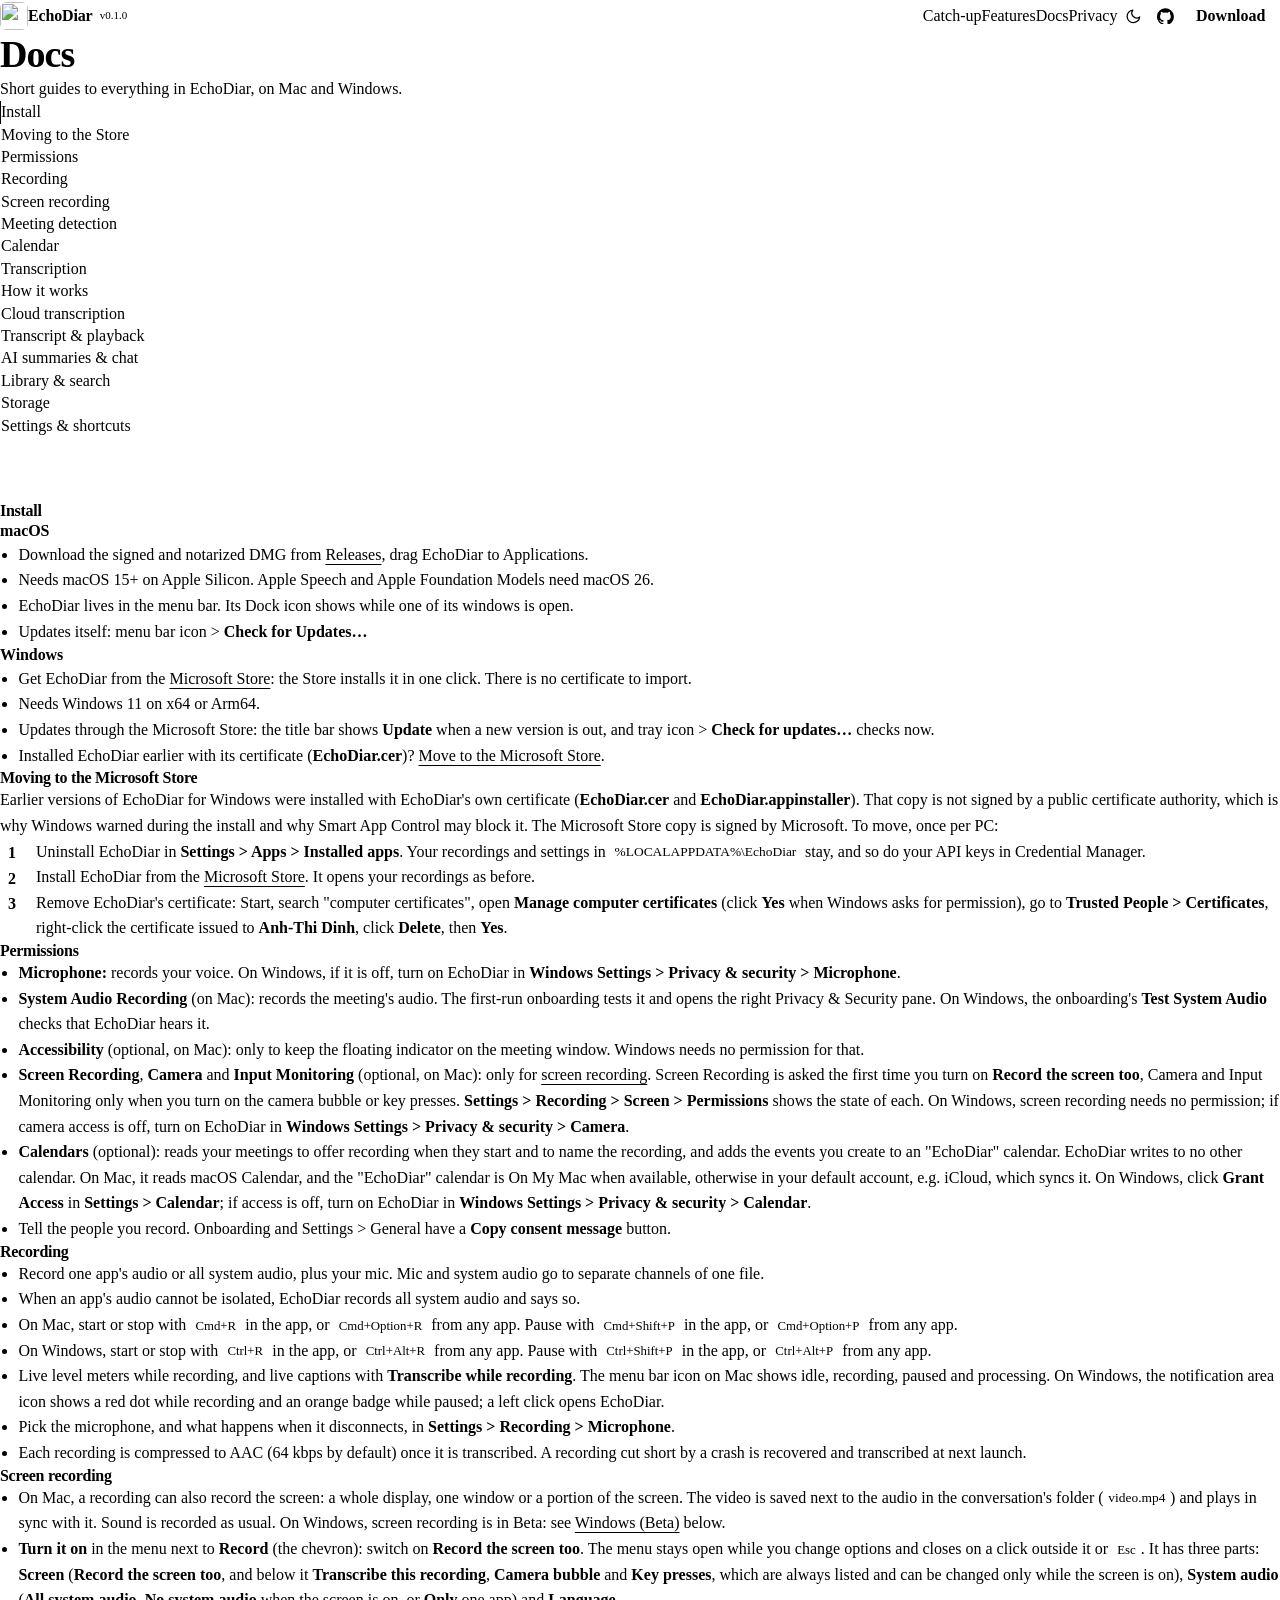
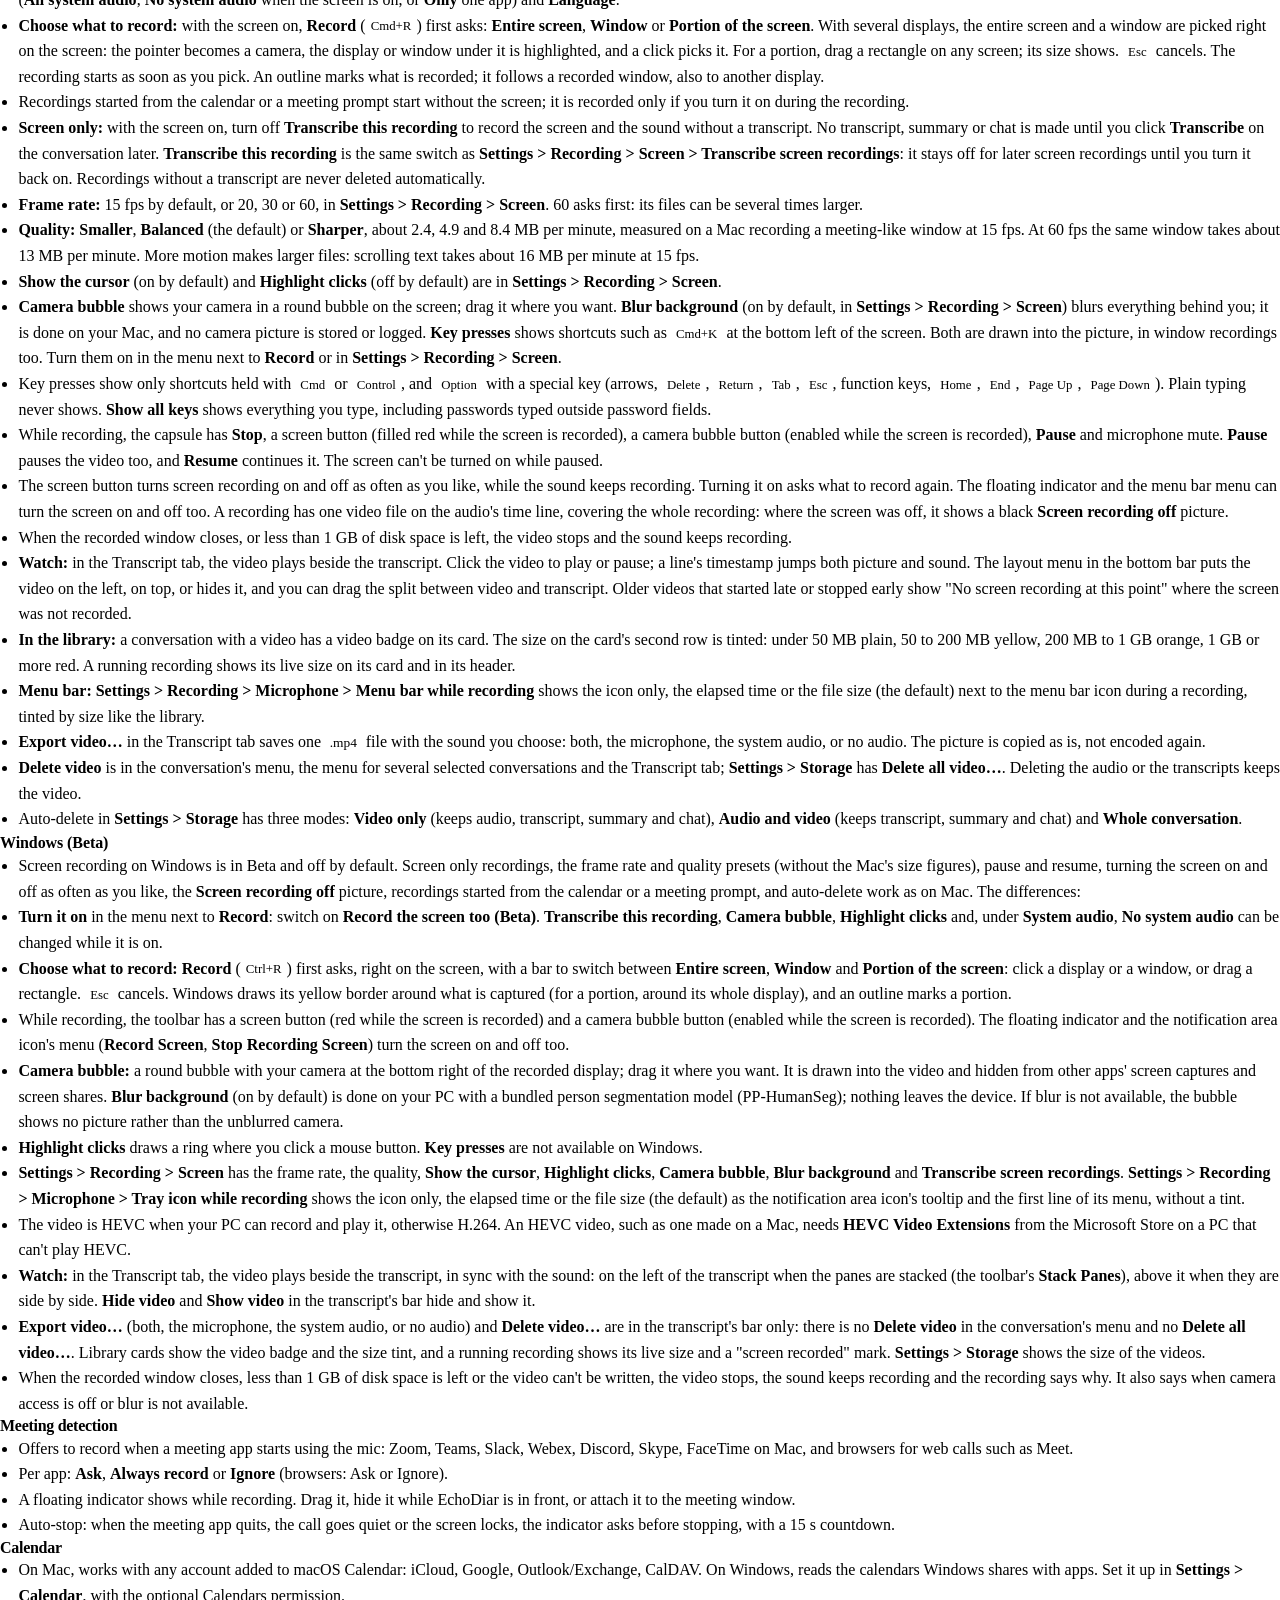
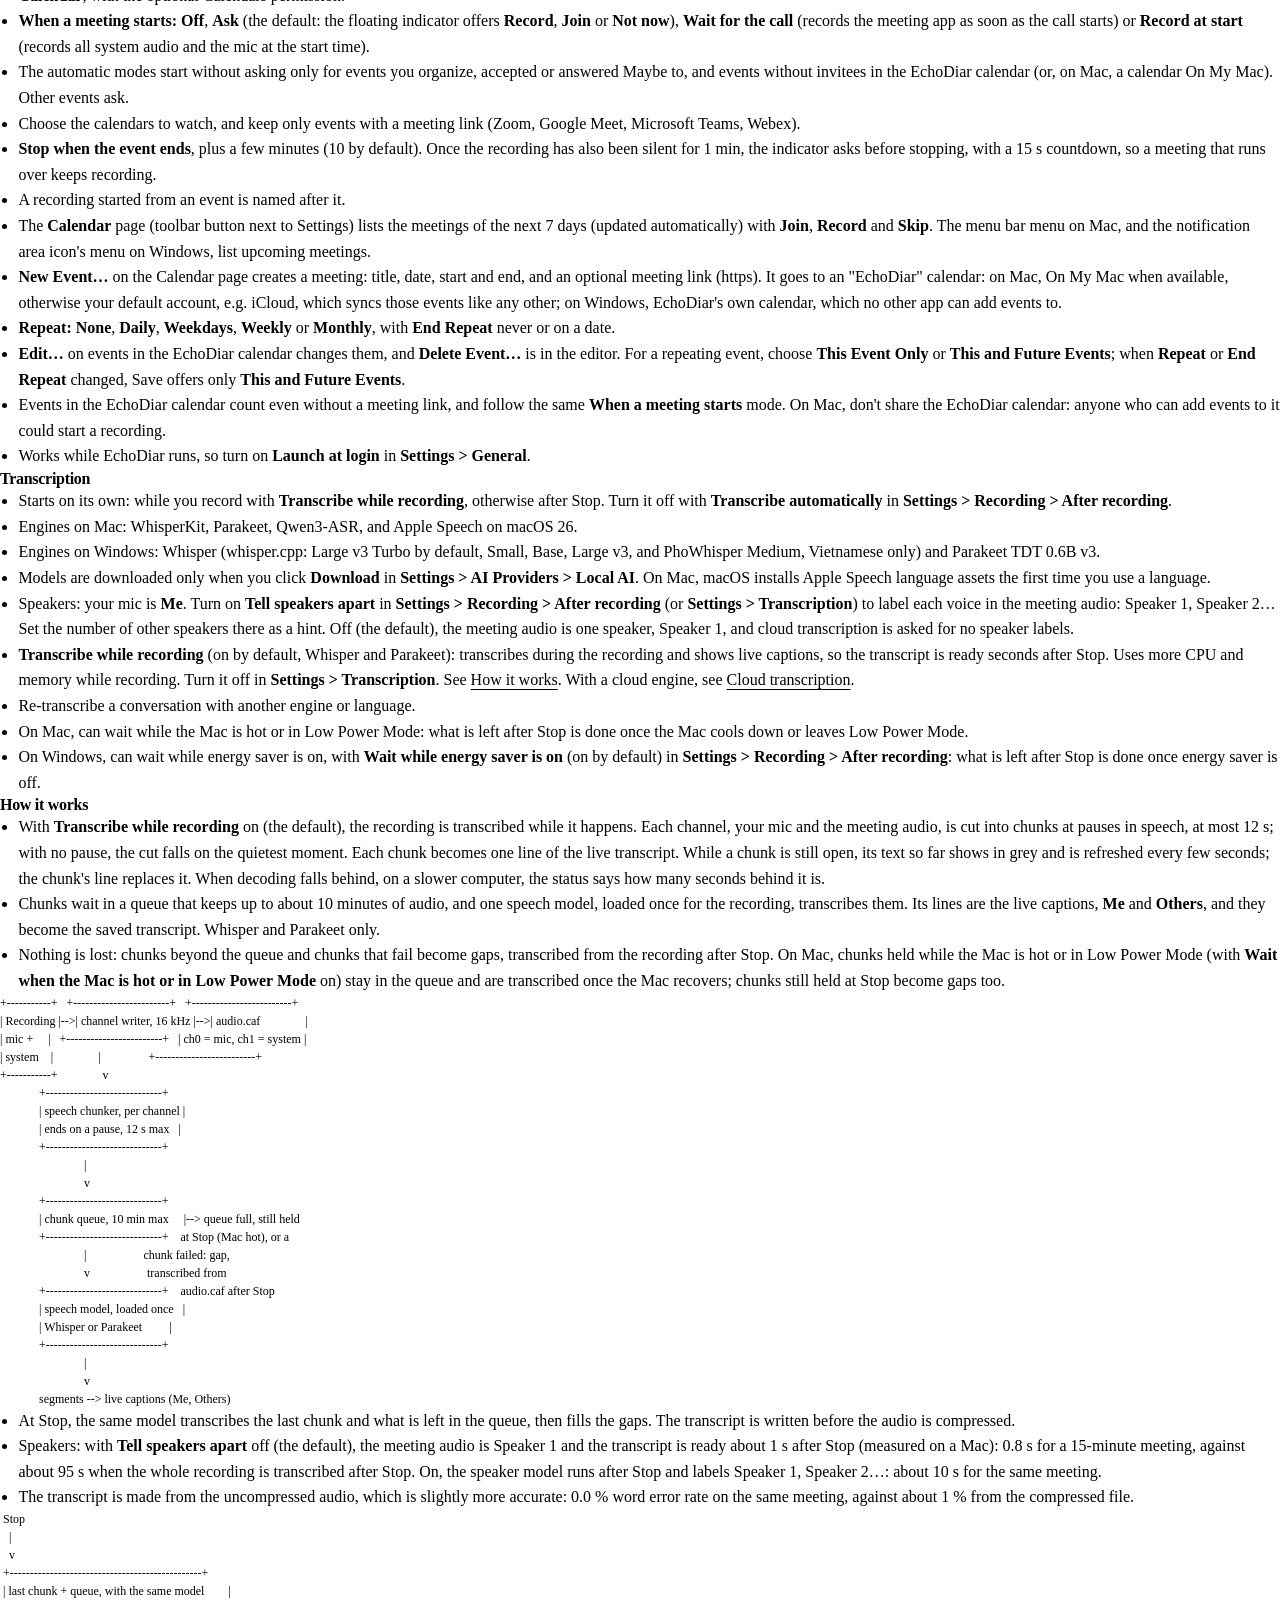
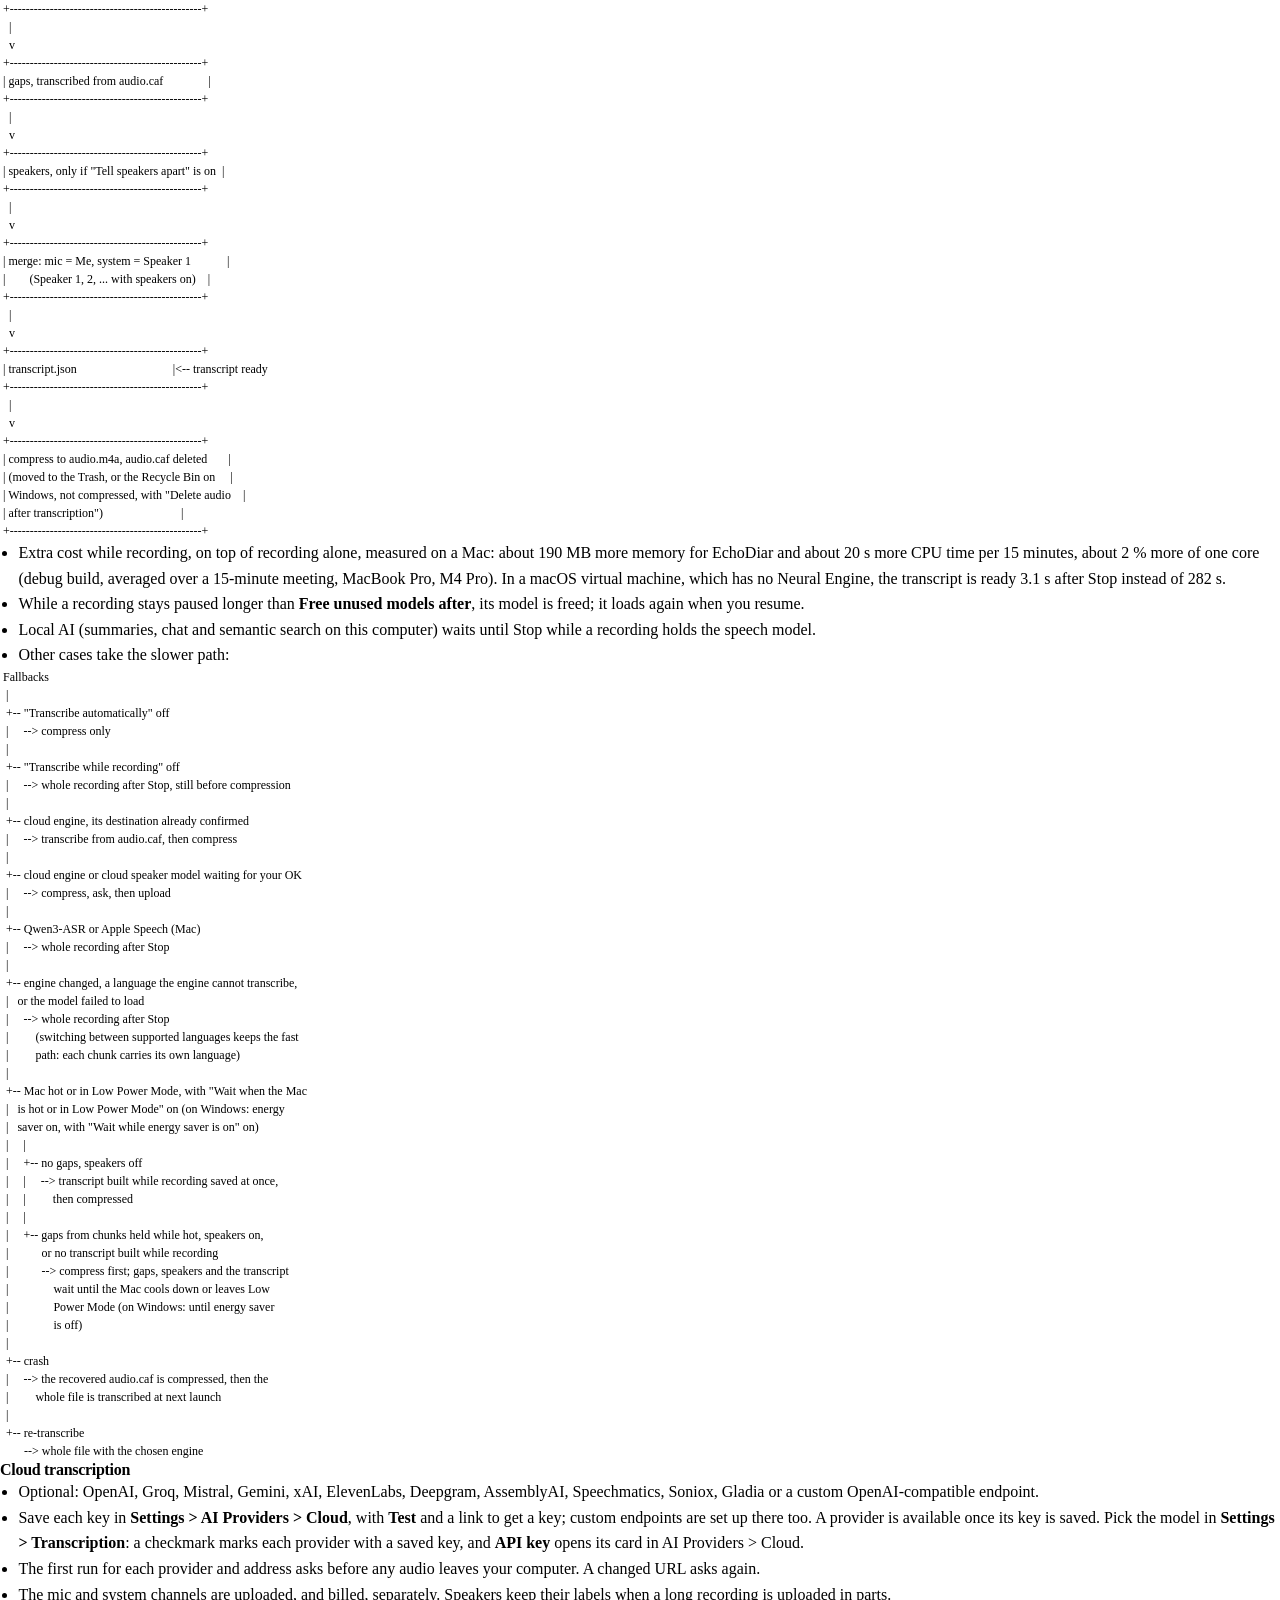
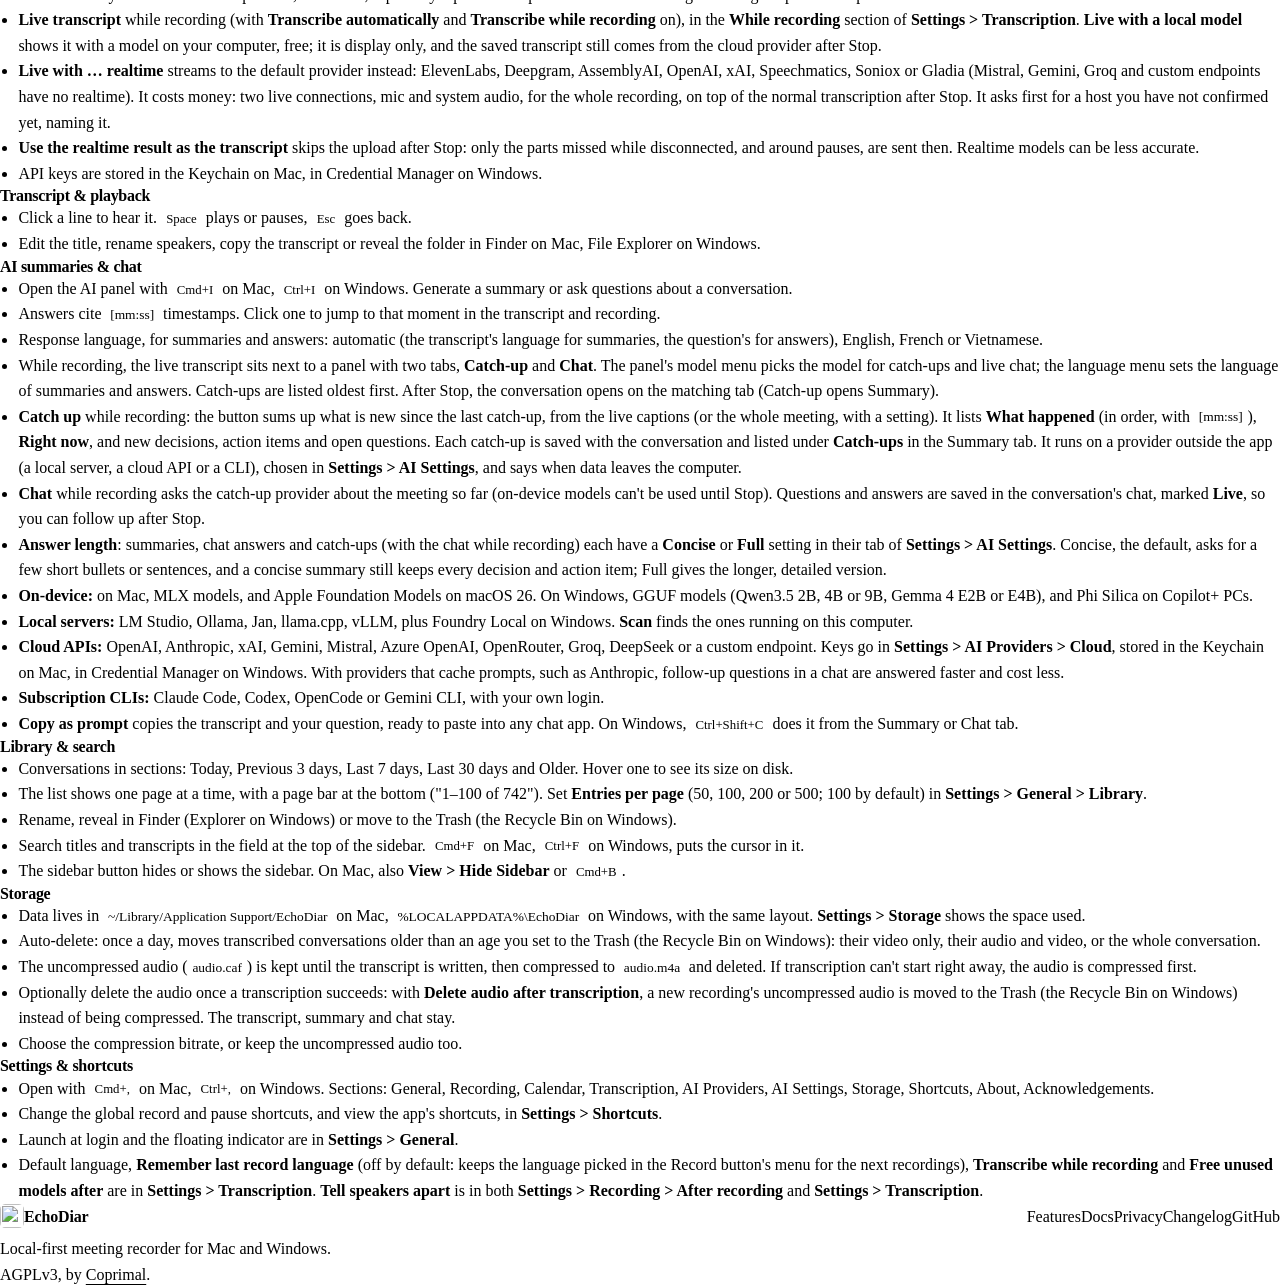
==== commit c585e1f5: "feat(windows): phase 8/8 badge, tray info, docs and QA" ====
--- a/website/docs.html
+++ b/website/docs.html
@@ -137,7 +137,7 @@
             <li><strong>Microphone:</strong> records your voice. On Windows, if it is off, turn on EchoDiar in <strong>Windows Settings &gt; Privacy &amp; security &gt; Microphone</strong>.</li>
             <li><strong>System Audio Recording</strong> (on Mac): records the meeting's audio. The first-run onboarding tests it and opens the right Privacy &amp; Security pane. On Windows, the onboarding's <strong>Test System Audio</strong> checks that EchoDiar hears it.</li>
             <li><strong>Accessibility</strong> (optional, on Mac): only to keep the floating indicator on the meeting window. Windows needs no permission for that.</li>
-            <li><strong>Screen Recording</strong>, <strong>Camera</strong> and <strong>Input Monitoring</strong> (optional, on Mac): only for <a href="#screen-recording">screen recording</a>. Screen Recording is asked the first time you turn on <strong>Record the screen too</strong>, Camera and Input Monitoring only when you turn on the camera bubble or key presses. <strong>Settings &gt; Recording &gt; Screen &gt; Permissions</strong> shows the state of each.</li>
+            <li><strong>Screen Recording</strong>, <strong>Camera</strong> and <strong>Input Monitoring</strong> (optional, on Mac): only for <a href="#screen-recording">screen recording</a>. Screen Recording is asked the first time you turn on <strong>Record the screen too</strong>, Camera and Input Monitoring only when you turn on the camera bubble or key presses. <strong>Settings &gt; Recording &gt; Screen &gt; Permissions</strong> shows the state of each. On Windows, screen recording needs no permission; if camera access is off, turn on EchoDiar in <strong>Windows Settings &gt; Privacy &amp; security &gt; Camera</strong>.</li>
             <li><strong>Calendars</strong> (optional): reads your meetings to offer recording when they start and to name the recording, and adds the events you create to an "EchoDiar" calendar. EchoDiar writes to no other calendar. On Mac, it reads macOS Calendar, and the "EchoDiar" calendar is On My Mac when available, otherwise in your default account, e.g. iCloud, which syncs it. On Windows, click <strong>Grant Access</strong> in <strong>Settings &gt; Calendar</strong>; if access is off, turn on EchoDiar in <strong>Windows Settings &gt; Privacy &amp; security &gt; Calendar</strong>.</li>
             <li>Tell the people you record. Onboarding and Settings &gt; General have a <strong>Copy consent message</strong> button.</li>
 </ul>
@@ -159,7 +159,7 @@
           <section id="screen-recording" class="doc">
             <h2>Screen recording</h2>
 <ul class="list">
-            <li>On Mac, a recording can also record the screen: a whole display, one window or a portion of the screen. The video is saved next to the audio in the conversation's folder (<code>video.mp4</code>) and plays in sync with it. Sound is recorded as usual.</li>
+            <li>On Mac, a recording can also record the screen: a whole display, one window or a portion of the screen. The video is saved next to the audio in the conversation's folder (<code>video.mp4</code>) and plays in sync with it. Sound is recorded as usual. On Windows, screen recording is in Beta: see <a href="#screen-recording-windows">Windows (Beta)</a> below.</li>
             <li><strong>Turn it on</strong> in the menu next to <strong>Record</strong> (the chevron): switch on <strong>Record the screen too</strong>. The menu stays open while you change options and closes on a click outside it or <kbd>Esc</kbd>. It has three parts: <strong>Screen</strong> (<strong>Record the screen too</strong>, and below it <strong>Transcribe this recording</strong>, <strong>Camera bubble</strong> and <strong>Key presses</strong>, which are always listed and can be changed only while the screen is on), <strong>System audio</strong> (<strong>All system audio</strong>, <strong>No system audio</strong> when the screen is on, or <strong>Only</strong> one app) and <strong>Language</strong>.</li>
             <li><strong>Choose what to record:</strong> with the screen on, <strong>Record</strong> (<kbd>Cmd+R</kbd>) first asks: <strong>Entire screen</strong>, <strong>Window</strong> or <strong>Portion of the screen</strong>. With several displays, the entire screen and a window are picked right on the screen: the pointer becomes a camera, the display or window under it is highlighted, and a click picks it. For a portion, drag a rectangle on any screen; its size shows. <kbd>Esc</kbd> cancels. The recording starts as soon as you pick. An outline marks what is recorded; it follows a recorded window, also to another display.</li>
             <li>Recordings started from the calendar or a meeting prompt start without the screen; it is recorded only if you turn it on during the recording.</li>
@@ -178,8 +178,23 @@
             <li><strong>Export video…</strong> in the Transcript tab saves one <code>.mp4</code> file with the sound you choose: both, the microphone, the system audio, or no audio. The picture is copied as is, not encoded again.</li>
             <li><strong>Delete video</strong> is in the conversation's menu, the menu for several selected conversations and the Transcript tab; <strong>Settings &gt; Storage</strong> has <strong>Delete all video…</strong>. Deleting the audio or the transcripts keeps the video.</li>
             <li>Auto-delete in <strong>Settings &gt; Storage</strong> has three modes: <strong>Video only</strong> (keeps audio, transcript, summary and chat), <strong>Audio and video</strong> (keeps transcript, summary and chat) and <strong>Whole conversation</strong>.</li>
-            <li>Screen recording is macOS only for now. Windows keeps and manages videos in its library: <strong>Settings &gt; Storage</strong> shows their size, auto-delete has the same three modes, and deleting the audio or the transcripts keeps the video.</li>
-</ul>
+</ul>
+            <section id="screen-recording-windows" class="doc">
+              <h3>Windows (Beta)</h3>
+<ul class="list">
+              <li>Screen recording on Windows is in Beta and off by default. Screen only recordings, the frame rate and quality presets (without the Mac's size figures), pause and resume, turning the screen on and off as often as you like, the <strong>Screen recording off</strong> picture, recordings started from the calendar or a meeting prompt, and auto-delete work as on Mac. The differences:</li>
+              <li><strong>Turn it on</strong> in the menu next to <strong>Record</strong>: switch on <strong>Record the screen too (Beta)</strong>. <strong>Transcribe this recording</strong>, <strong>Camera bubble</strong>, <strong>Highlight clicks</strong> and, under <strong>System audio</strong>, <strong>No system audio</strong> can be changed while it is on.</li>
+              <li><strong>Choose what to record:</strong> <strong>Record</strong> (<kbd>Ctrl+R</kbd>) first asks, right on the screen, with a bar to switch between <strong>Entire screen</strong>, <strong>Window</strong> and <strong>Portion of the screen</strong>: click a display or a window, or drag a rectangle. <kbd>Esc</kbd> cancels. Windows draws its yellow border around what is captured (for a portion, around its whole display), and an outline marks a portion.</li>
+              <li>While recording, the toolbar has a screen button (red while the screen is recorded) and a camera bubble button (enabled while the screen is recorded). The floating indicator and the notification area icon's menu (<strong>Record Screen</strong>, <strong>Stop Recording Screen</strong>) turn the screen on and off too.</li>
+              <li><strong>Camera bubble:</strong> a round bubble with your camera at the bottom right of the recorded display; drag it where you want. It is drawn into the video and hidden from other apps' screen captures and screen shares. <strong>Blur background</strong> (on by default) is done on your PC with a bundled person segmentation model (PP-HumanSeg); nothing leaves the device. If blur is not available, the bubble shows no picture rather than the unblurred camera.</li>
+              <li><strong>Highlight clicks</strong> draws a ring where you click a mouse button. <strong>Key presses</strong> are not available on Windows.</li>
+              <li><strong>Settings &gt; Recording &gt; Screen</strong> has the frame rate, the quality, <strong>Show the cursor</strong>, <strong>Highlight clicks</strong>, <strong>Camera bubble</strong>, <strong>Blur background</strong> and <strong>Transcribe screen recordings</strong>. <strong>Settings &gt; Recording &gt; Microphone &gt; Tray icon while recording</strong> shows the icon only, the elapsed time or the file size (the default) as the notification area icon's tooltip and the first line of its menu, without a tint.</li>
+              <li>The video is HEVC when your PC can record and play it, otherwise H.264. An HEVC video, such as one made on a Mac, needs <strong>HEVC Video Extensions</strong> from the Microsoft Store on a PC that can't play HEVC.</li>
+              <li><strong>Watch:</strong> in the Transcript tab, the video plays beside the transcript, in sync with the sound: on the left of the transcript when the panes are stacked (the toolbar's <strong>Stack Panes</strong>), above it when they are side by side. <strong>Hide video</strong> and <strong>Show video</strong> in the transcript's bar hide and show it.</li>
+              <li><strong>Export video…</strong> (both, the microphone, the system audio, or no audio) and <strong>Delete video…</strong> are in the transcript's bar only: there is no <strong>Delete video</strong> in the conversation's menu and no <strong>Delete all video…</strong>. Library cards show the video badge and the size tint, and a running recording shows its live size and a "screen recorded" mark. <strong>Settings &gt; Storage</strong> shows the size of the videos.</li>
+              <li>When the recorded window closes, less than 1 GB of disk space is left or the video can't be written, the video stops, the sound keeps recording and the recording says why. It also says when camera access is off or blur is not available.</li>
+</ul>
+            </section>
           </section>
 
           <section id="meetings" class="doc">
--- a/website/styles.css
+++ b/website/styles.css
@@ -2738,3 +2738,138 @@
     transform: scaleY(var(--still, 0.5));
   }
 }
+
+/* Hero: a short link to the newest feature, above the headline. */
+.hero__news {
+  display: inline-flex;
+  align-items: center;
+  gap: var(--space-xs);
+  margin-bottom: var(--space-md);
+  padding: 0.25rem 0.8rem 0.25rem 0.3rem;
+  border: 1px solid color-mix(in oklch, var(--color-accent) 28%, var(--color-rule));
+  border-radius: var(--radius-pill);
+  color: var(--color-strong);
+  font-size: var(--text-sm);
+  text-decoration: none;
+  transition: background var(--dur-short) var(--ease-out);
+}
+
+.hero__news span {
+  padding: 0.05rem 0.55rem;
+  border-radius: var(--radius-pill);
+  background: var(--color-accent-soft);
+  color: var(--color-accent);
+  font-size: var(--text-xs);
+  font-weight: 600;
+  letter-spacing: 0.06em;
+  text-transform: uppercase;
+}
+
+.hero__news::after {
+  content: "→";
+  color: var(--color-accent);
+}
+
+@media (hover: hover) {
+  .hero__news:hover {
+    background: var(--color-hover);
+  }
+}
+
+/* Screen recording: one recording whose screen goes on, off and to other sources. */
+.screen-rec + .live {
+  margin-top: var(--space-xl);
+}
+
+.screen-win__body {
+  display: grid;
+  gap: var(--space-md);
+  padding: var(--space-md);
+  color: var(--app-body);
+  font-size: var(--text-xs);
+}
+
+.screen-win__pick {
+  display: flex;
+  flex-wrap: wrap;
+  gap: 0.35rem;
+}
+
+.screen-win__pick span {
+  padding: 0.2rem 0.65rem;
+  border: 1px solid var(--app-rule);
+  border-radius: var(--radius-pill);
+}
+
+.screen-win__pick span.is-on {
+  border-color: var(--app-accent);
+  color: var(--app-accent);
+}
+
+.screen-tl {
+  display: flex;
+  gap: 3px;
+  height: 4.5rem;
+}
+
+.screen-tl__seg {
+  display: flex;
+  flex-direction: column;
+  justify-content: flex-end;
+  gap: 0.1rem;
+  width: var(--w);
+  min-width: 0;
+  padding: 0.4rem 0.5rem;
+  overflow: hidden;
+  border-radius: var(--radius-xs);
+  background: linear-gradient(var(--app-surface-2) 0 28%, var(--app-surface) 28%);
+  color: var(--app-muted);
+  white-space: nowrap;
+}
+
+.screen-tl__seg b {
+  color: var(--app-ink);
+  font-weight: 600;
+}
+
+.screen-tl__seg--off {
+  background: oklch(8% 0 0);
+}
+
+.screen-tl__times {
+  display: flex;
+  justify-content: space-between;
+  margin-top: calc(var(--space-sm) * -1);
+  color: var(--app-muted);
+  font-family: var(--font-mono);
+  font-size: 0.625rem;
+}
+
+.screen-win__capsule {
+  justify-content: center;
+}
+
+.screen-win__capsule .capsule__stop {
+  display: inline-flex;
+  align-items: center;
+  gap: 0.3rem;
+}
+
+/* Title and lede span both columns; the legend and the window sit below them. */
+.screen-rec__head {
+  grid-column: 1 / -1;
+}
+
+.screen-rec__head .live__lede {
+  max-width: none;
+}
+
+.screen-rec .live__legend {
+  margin-top: 0;
+}
+
+@media (min-width: 60rem) {
+  .screen-rec {
+    row-gap: var(--space-xl);
+  }
+}
